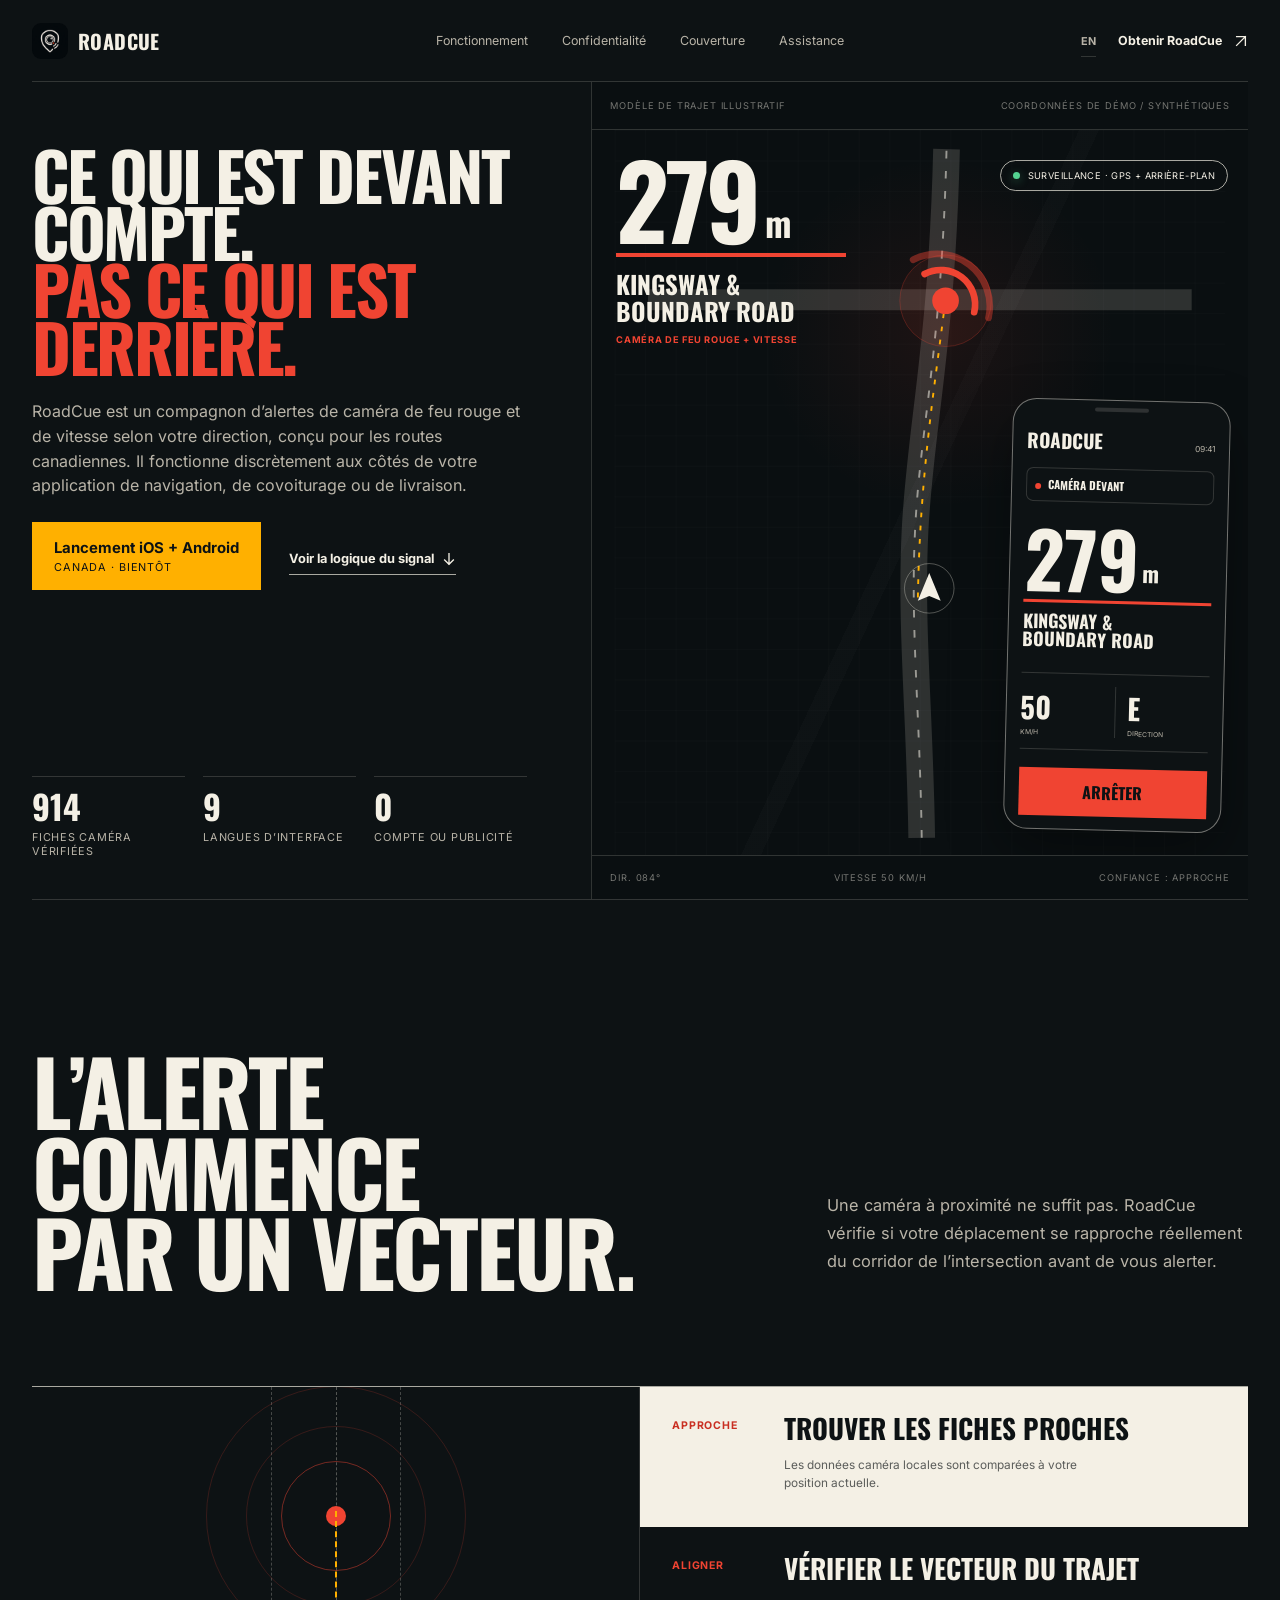
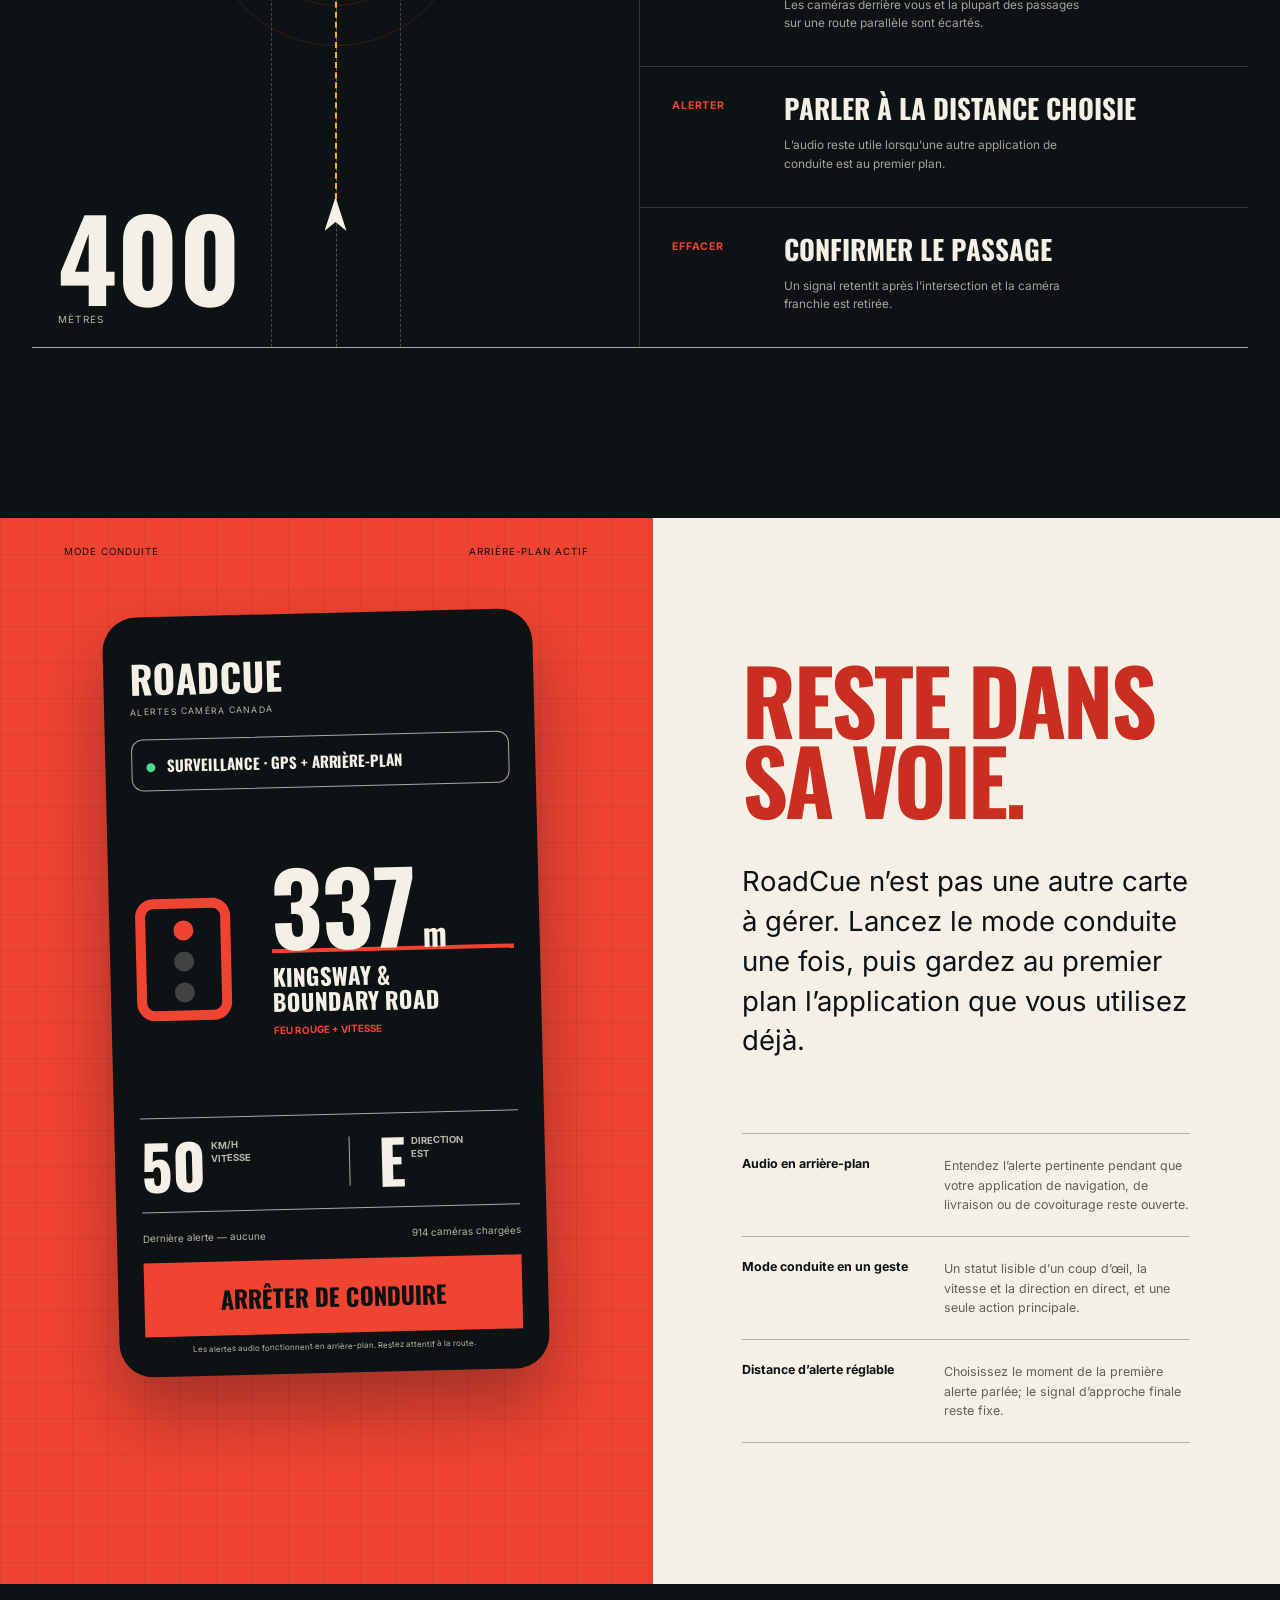
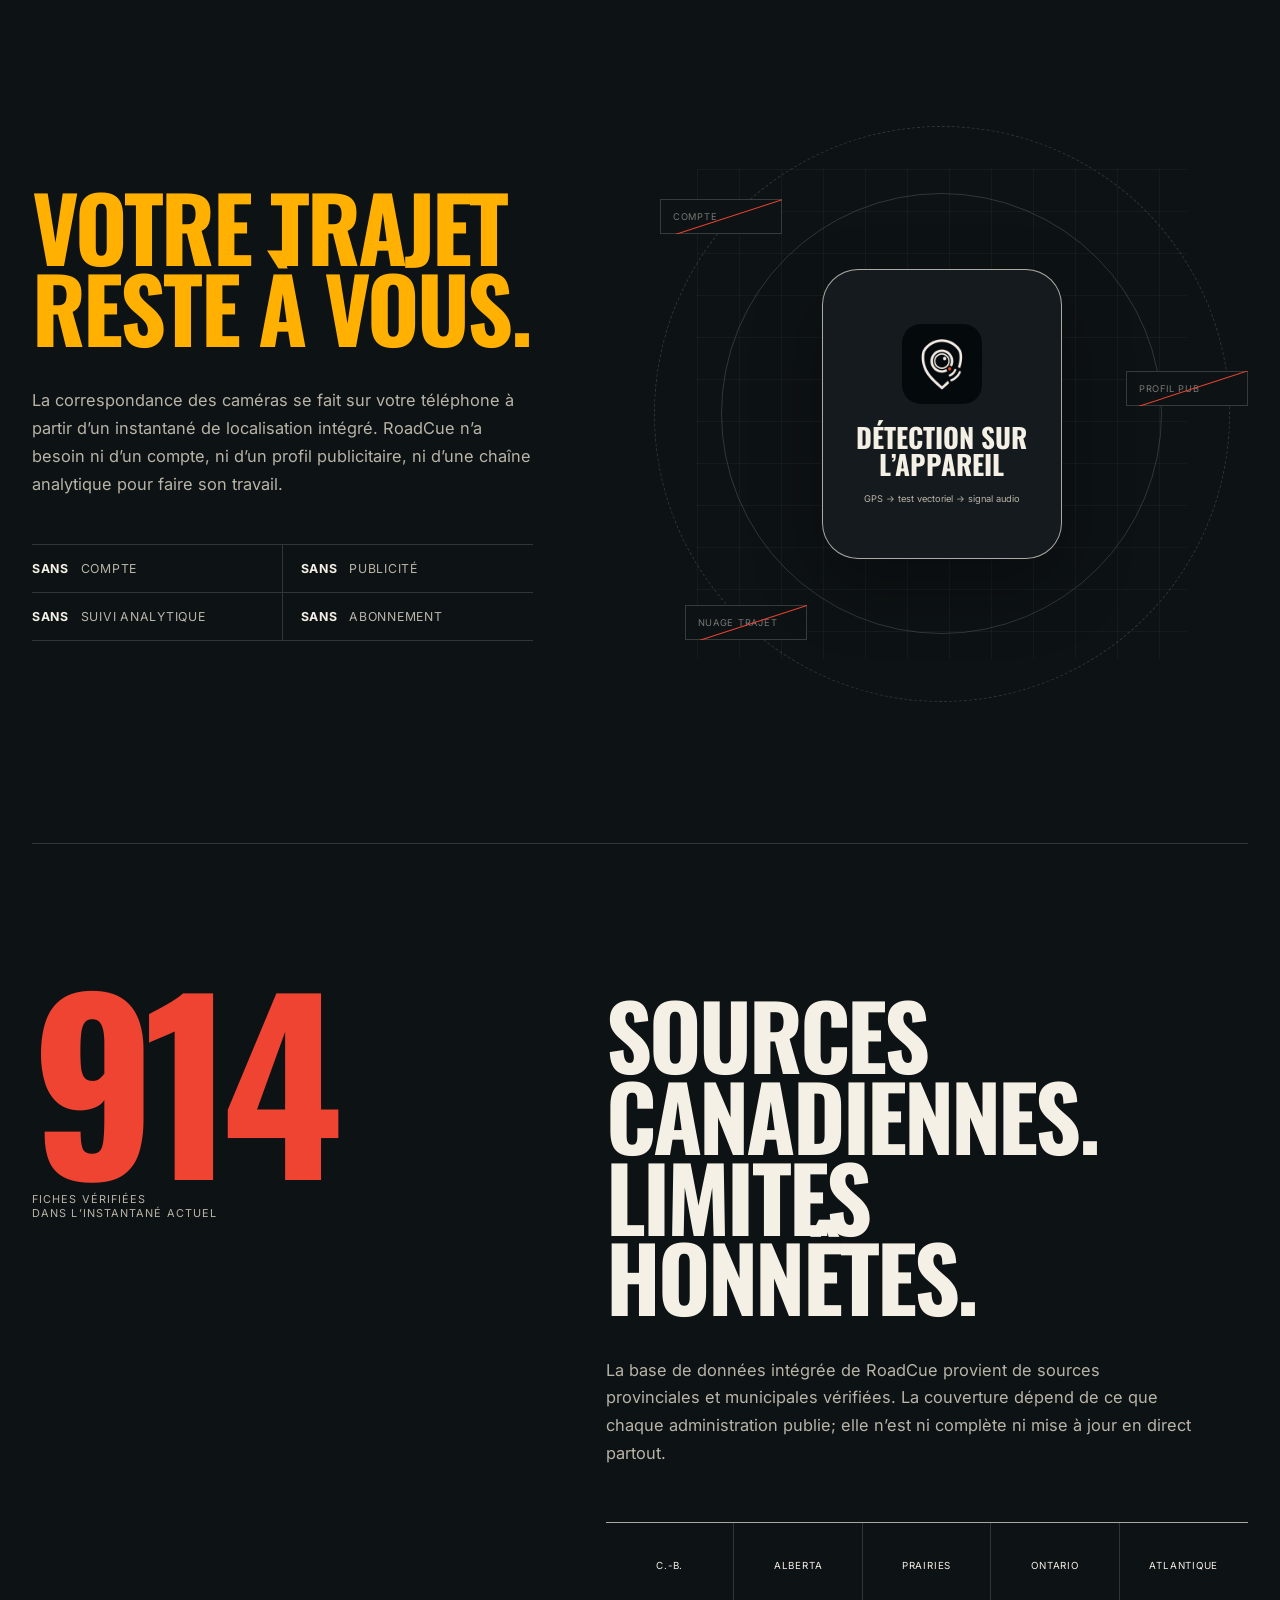
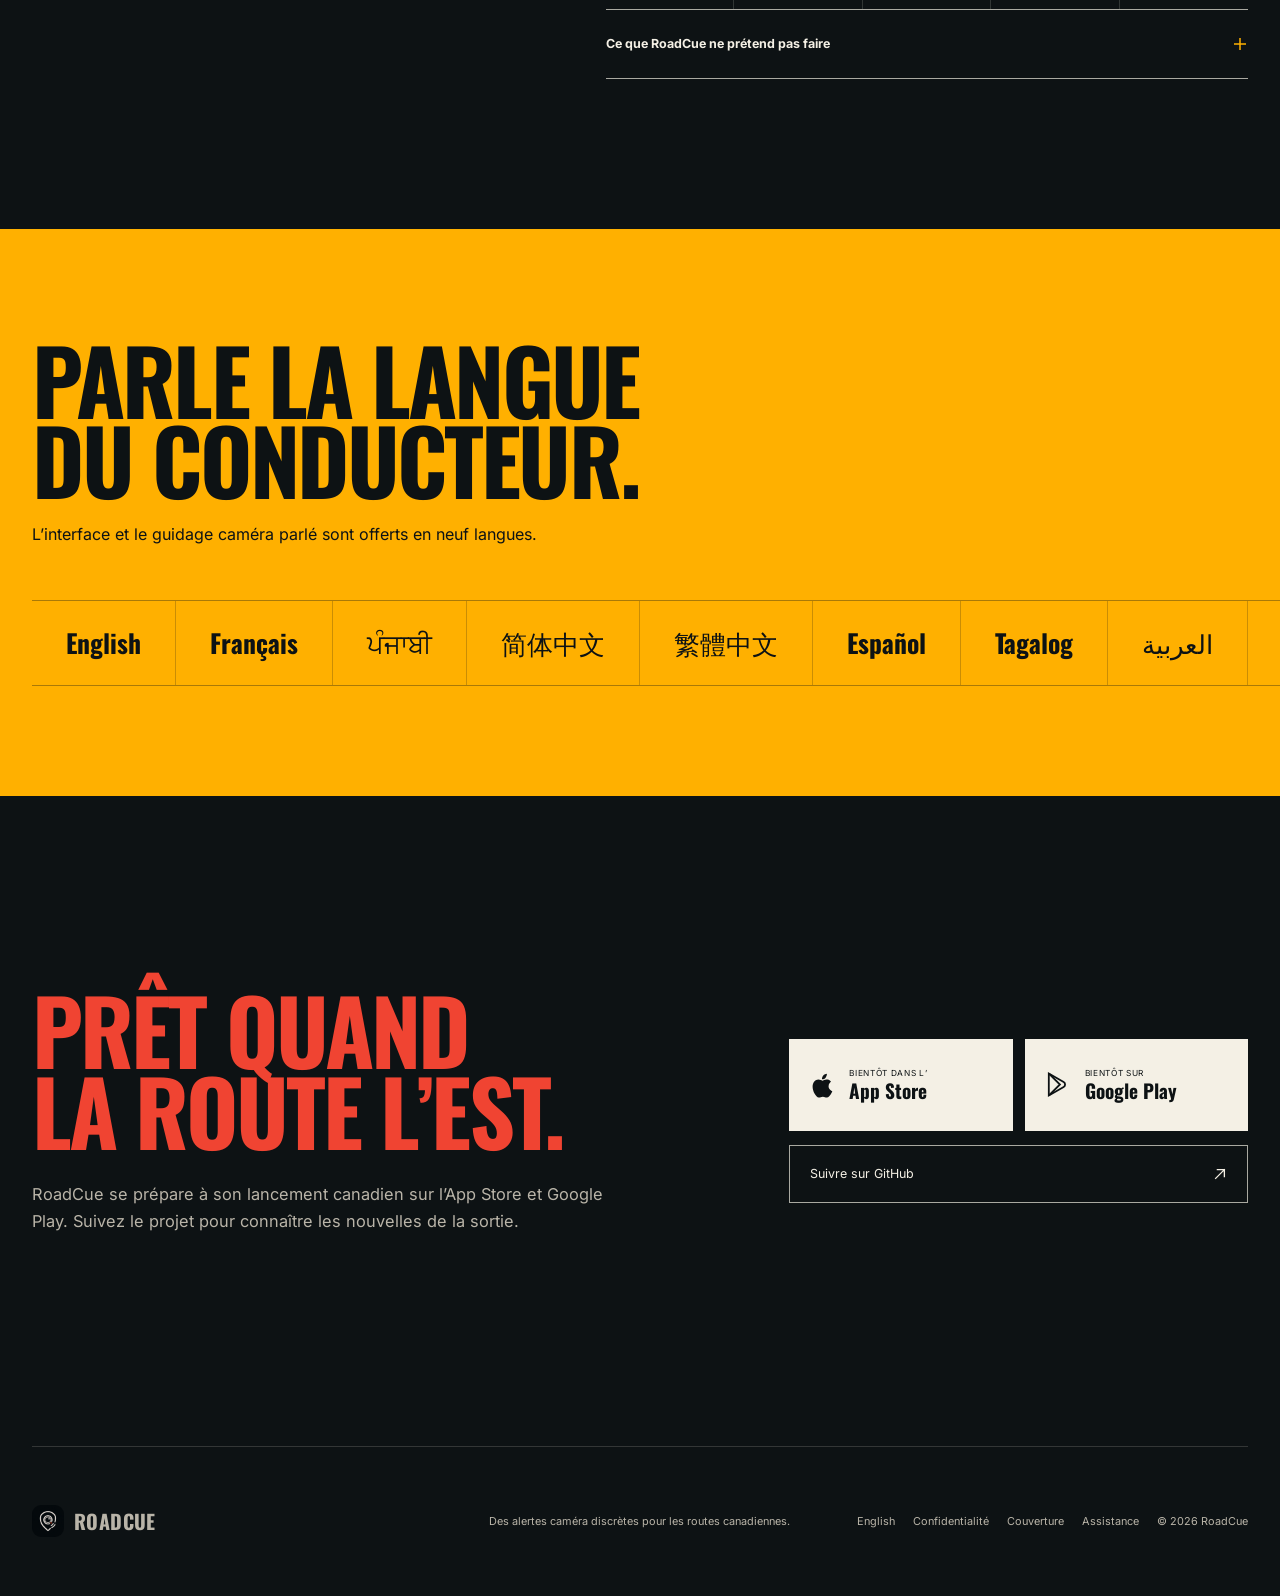
==== fr/index.html @ c60243c9 "Add full Canadian French website" ====
<!doctype html>
<html lang="fr-CA">
  <head>
    <meta charset="UTF-8" />
    <meta name="viewport" content="width=device-width, initial-scale=1, viewport-fit=cover" />
    <title>RoadCue — Alertes caméra selon votre direction au Canada</title>
    <meta
      name="description"
      content="RoadCue fournit des alertes discrètes de caméra de feu rouge et de vitesse selon votre direction, directement sur votre appareil et aux côtés de vos applications de conduite."
    />
    <meta name="theme-color" content="#0d1214" />
    <meta name="color-scheme" content="dark" />
    <meta name="robots" content="index,follow,max-image-preview:large" />
    <link rel="canonical" href="https://www.roadcue.ca/fr/" />
    <link rel="alternate" hreflang="en-CA" href="https://www.roadcue.ca/" />
    <link rel="alternate" hreflang="fr-CA" href="https://www.roadcue.ca/fr/" />
    <link rel="alternate" hreflang="x-default" href="https://www.roadcue.ca/" />
    <link rel="icon" href="../assets/roadcue-icon-192.png" sizes="192x192" />
    <link rel="apple-touch-icon" href="../assets/roadcue-icon-192.png" />
    <link rel="manifest" href="../site.webmanifest" />
    <link rel="preload" href="../assets/oswald-700.ttf" as="font" type="font/ttf" crossorigin />
    <link rel="preload" href="../assets/inter-regular.ttf" as="font" type="font/ttf" crossorigin />
    <link rel="stylesheet" href="../styles.css" />

    <meta property="og:type" content="website" />
    <meta property="og:locale" content="fr_CA" />
    <meta property="og:locale:alternate" content="en_CA" />
    <meta property="og:site_name" content="RoadCue" />
    <meta property="og:title" content="RoadCue — Ce qui est devant compte." />
    <meta
      property="og:description"
      content="Un compagnon d’alertes caméra respectueux de la vie privée, conçu pour les routes canadiennes."
    />
    <meta property="og:url" content="https://www.roadcue.ca/fr/" />
    <meta property="og:image" content="https://www.roadcue.ca/assets/og-roadcue.png" />
    <meta property="og:image:width" content="1200" />
    <meta property="og:image:height" content="630" />
    <meta property="og:image:alt" content="Interface d’alerte caméra RoadCue selon la direction" />
    <meta name="twitter:card" content="summary_large_image" />
    <meta name="twitter:title" content="RoadCue — Alertes caméra selon votre direction" />
    <meta name="twitter:description" content="Des alertes caméra discrètes pour les routes canadiennes, traitées sur votre appareil." />
    <meta name="twitter:image" content="https://www.roadcue.ca/assets/og-roadcue.png" />

    <script type="application/ld+json">
      {
        "@context": "https://schema.org",
        "@type": "SoftwareApplication",
        "name": "RoadCue",
        "alternateName": "RoadCue Canada : Alertes",
        "applicationCategory": "NavigationApplication",
        "operatingSystem": "iOS, Android",
        "inLanguage": "fr-CA",
        "description": "Un compagnon d’alertes de caméra de feu rouge et de vitesse selon la direction pour les conducteurs canadiens.",
        "url": "https://www.roadcue.ca/fr/",
        "image": "https://www.roadcue.ca/assets/roadcue-icon-512.png",
        "featureList": [
          "Alertes caméra selon la direction",
          "Alertes audio en arrière-plan",
          "Détection sur l’appareil",
          "Aucun compte, publicité ou suivi analytique",
          "Neuf langues d’interface"
        ]
      }
    </script>
  </head>
  <body class="locale-fr">
    <!--
      THESIS: Direction is the product. The page makes the approach corridor tangible instead of using a generic app hero.
      OWN-WORLD: Matte charcoal instrument field, bone lettering, engineered rules, signal red, and one amber active state.
      STORY: See the route test, understand the on-device system, verify coverage limits, then follow the launch.
      FIRST VIEWPORT: A monumental claim and launch action sit beside a live 400 m approach instrument with the product UI nested inside it.
      FORM: French-Canadian adaptation of the approach corridor; source seed 354bf5ec.
      FINISH: unreviewed and undocumented is unfinished; this build ends with the finish review, the verdict, and DESIGN.md
    -->
    <a class="skip-link" href="#main">Passer au contenu principal</a>

    <header class="site-header" data-header>
      <a class="brand" href="#top" aria-label="Accueil RoadCue">
        <img src="../assets/roadcue-icon-192.png" width="36" height="36" alt="" />
        <span>ROADCUE</span>
      </a>
      <nav class="nav-links" aria-label="Navigation principale">
        <a href="#how-it-works">Fonctionnement</a>
        <a href="#privacy">Confidentialité</a>
        <a href="#coverage">Couverture</a>
        <a href="support/">Assistance</a>
      </nav>
      <div class="header-actions">
        <a class="locale-link" href="../" lang="en-CA" hreflang="en-CA">EN</a>
        <a class="header-cta" href="#launch"><span>Obtenir RoadCue</span> <svg class="arrow-icon" viewBox="0 0 16 16" aria-hidden="true"><path d="M3 3h10v10M13 3 3 13" /></svg></a>
      </div>
    </header>

    <main id="main">
      <section class="hero" id="top" aria-labelledby="hero-title">
        <div class="hero-copy">
          <h1 id="hero-title">CE QUI EST DEVANT<br />COMPTE.<br /><span>PAS CE QUI EST DERRIÈRE.</span></h1>
          <p class="hero-intro">
            RoadCue est un compagnon d’alertes de caméra de feu rouge et de vitesse selon votre direction, conçu pour les routes canadiennes. Il fonctionne discrètement aux côtés de votre application de navigation, de covoiturage ou de livraison.
          </p>
          <div class="hero-actions">
            <a class="button button-primary" href="#launch">
              <span>Lancement iOS + Android</span>
              <small>Canada · bientôt</small>
            </a>
            <a class="text-link" href="#how-it-works">Voir la logique du signal <svg class="arrow-icon" viewBox="0 0 16 16" aria-hidden="true"><path d="M8 2v12M3 9l5 5 5-5" /></svg></a>
          </div>
          <dl class="hero-facts" aria-label="Points saillants de RoadCue">
            <div><dt>914</dt><dd>fiches caméra vérifiées</dd></div>
            <div><dt>9</dt><dd>langues d’interface</dd></div>
            <div><dt>0</dt><dd>compte ou publicité</dd></div>
          </dl>
        </div>

        <div class="approach-rig" aria-label="Illustration de RoadCue évaluant l’approche d’une caméra">
          <div class="rig-chrome" aria-hidden="true">
            <span>MODÈLE DE TRAJET ILLUSTRATIF</span>
            <span>COORDONNÉES DE DÉMO / SYNTHÉTIQUES</span>
          </div>
          <div class="route-field" data-route-field>
            <svg class="route-map" viewBox="0 0 640 760" role="img" aria-label="Un trajet approchant une caméra d’intersection">
              <defs>
                <pattern id="minor-grid-fr" width="32" height="32" patternUnits="userSpaceOnUse">
                  <path d="M 32 0 L 0 0 0 32" fill="none" stroke="currentColor" stroke-width="0.6" />
                </pattern>
              </defs>
              <rect width="640" height="760" fill="url(#minor-grid-fr)" class="map-grid" />
              <path class="road-secondary" d="M35 178 H605" />
              <path class="road-main" d="M322 742 C320 610 310 520 315 420 C320 314 343 229 348 20" />
              <path class="route-active" d="M322 742 C320 610 310 520 315 420 C320 314 343 229 348 20" />
              <path class="projection" d="M318 490 C320 364 335 273 346 185" />
              <g class="camera-node" transform="translate(347 179)">
                <circle r="48" class="camera-range" />
                <circle r="14" class="camera-core" />
                <path d="M-22,-28 A36,36 0 0 1 30,12" class="camera-arc" />
                <path d="M-34,-43 A55,55 0 0 1 45,18" class="camera-arc camera-arc-outer" />
              </g>
              <g class="vehicle-marker" data-vehicle-marker transform="translate(322 610)">
                <path d="M0 -16 L12 13 L0 8 L-12 13 Z" />
                <circle r="26" />
              </g>
            </svg>

            <div class="distance-readout" aria-live="off">
              <span class="distance-value" data-distance>337</span><span class="distance-unit">m</span>
              <span class="distance-rule"></span>
              <strong>KINGSWAY &amp;<br />BOUNDARY ROAD</strong>
              <small>CAMÉRA DE FEU ROUGE + VITESSE</small>
            </div>

            <div class="status-chip"><span></span> Surveillance · GPS + arrière-plan</div>

            <div class="phone-readout" aria-hidden="true">
              <div class="phone-top"><span>ROADCUE</span><small>09:41</small></div>
              <div class="phone-status"><i></i> CAMÉRA DEVANT</div>
              <div class="phone-distance"><strong data-phone-distance>337</strong><span>m</span></div>
              <div class="phone-location">KINGSWAY &amp;<br />BOUNDARY ROAD</div>
              <div class="phone-metrics"><span>50<small> km/h</small></span><span>E<small> direction</small></span></div>
              <div class="phone-action">ARRÊTER</div>
            </div>
          </div>
          <div class="rig-footer" aria-hidden="true">
            <span>DIR. 084°</span><span>VITESSE 50 KM/H</span><span>CONFIANCE : APPROCHE</span>
          </div>
        </div>
      </section>

      <section class="mechanism" id="how-it-works" aria-labelledby="mechanism-title">
        <div class="section-heading">
          <h2 id="mechanism-title">L’ALERTE COMMENCE<br />PAR UN VECTEUR.</h2>
          <p>
            Une caméra à proximité ne suffit pas. RoadCue vérifie si votre déplacement se rapproche réellement du corridor de l’intersection avant de vous alerter.
          </p>
        </div>

        <div class="vector-console" data-vector-console>
          <div class="console-visual" aria-hidden="true">
            <div class="console-track">
              <span class="track-road"></span>
              <span class="track-camera"><i></i></span>
              <span class="track-car" data-track-car></span>
              <span class="track-sweep" data-track-sweep></span>
            </div>
            <div class="console-distance"><strong data-console-distance>400</strong><span>mètres</span></div>
          </div>
          <div class="console-steps" role="group" aria-label="Étapes d’évaluation du trajet">
            <button class="console-step is-active" type="button" data-step="0" aria-pressed="true">
              <span>Approche</span><strong>Trouver les fiches proches</strong><small>Les données caméra locales sont comparées à votre position actuelle.</small>
            </button>
            <button class="console-step" type="button" data-step="1" aria-pressed="false">
              <span>Aligner</span><strong>Vérifier le vecteur du trajet</strong><small>Les caméras derrière vous et la plupart des passages sur une route parallèle sont écartés.</small>
            </button>
            <button class="console-step" type="button" data-step="2" aria-pressed="false">
              <span>Alerter</span><strong>Parler à la distance choisie</strong><small>L’audio reste utile lorsqu’une autre application de conduite est au premier plan.</small>
            </button>
            <button class="console-step" type="button" data-step="3" aria-pressed="false">
              <span>Effacer</span><strong>Confirmer le passage</strong><small>Un signal retentit après l’intersection et la caméra franchie est retirée.</small>
            </button>
          </div>
        </div>
      </section>

      <section class="companion" aria-labelledby="companion-title">
        <div class="app-stage">
          <div class="app-stage-label"><span>MODE CONDUITE</span><span>ARRIÈRE-PLAN ACTIF</span></div>
          <div class="app-screen">
            <div class="app-screen-head"><strong>ROADCUE</strong><span>ALERTES CAMÉRA CANADA</span></div>
            <div class="app-monitor"><i></i> SURVEILLANCE · GPS + ARRIÈRE-PLAN</div>
            <div class="app-hazard">
              <span class="hazard-icon" aria-hidden="true"><b></b><i></i><em></em></span>
              <div><strong>337<small>m</small></strong><b>KINGSWAY &amp;<br />BOUNDARY ROAD</b><span>FEU ROUGE + VITESSE</span></div>
            </div>
            <div class="app-rule"></div>
            <div class="app-speed"><strong>50<small> km/h<br />vitesse</small></strong><strong>E<small> direction<br />est</small></strong></div>
            <div class="app-rule"></div>
            <div class="app-meta"><span>Dernière alerte — aucune</span><span>914 caméras chargées</span></div>
            <div class="app-stop">ARRÊTER DE CONDUIRE</div>
            <small class="app-safety">Les alertes audio fonctionnent en arrière-plan. Restez attentif à la route.</small>
          </div>
        </div>

        <div class="companion-copy">
          <h2 id="companion-title">RESTE DANS SA VOIE.</h2>
          <p class="large-copy">
            RoadCue n’est pas une autre carte à gérer. Lancez le mode conduite une fois, puis gardez au premier plan l’application que vous utilisez déjà.
          </p>
          <ul class="feature-lines">
            <li><span>Audio en arrière-plan</span><p>Entendez l’alerte pertinente pendant que votre application de navigation, de livraison ou de covoiturage reste ouverte.</p></li>
            <li><span>Mode conduite en un geste</span><p>Un statut lisible d’un coup d’œil, la vitesse et la direction en direct, et une seule action principale.</p></li>
            <li><span>Distance d’alerte réglable</span><p>Choisissez le moment de la première alerte parlée; le signal d’approche finale reste fixe.</p></li>
          </ul>
        </div>
      </section>

      <section class="privacy" id="privacy" aria-labelledby="privacy-title">
        <div class="privacy-copy">
          <h2 id="privacy-title">VOTRE TRAJET<br />RESTE À VOUS.</h2>
          <p>
            La correspondance des caméras se fait sur votre téléphone à partir d’un instantané de localisation intégré. RoadCue n’a besoin ni d’un compte, ni d’un profil publicitaire, ni d’une chaîne analytique pour faire son travail.
          </p>
          <div class="zero-list" aria-label="Engagements de confidentialité de RoadCue">
            <span><strong>SANS</strong> compte</span>
            <span><strong>SANS</strong> publicité</span>
            <span><strong>SANS</strong> suivi analytique</span>
            <span><strong>SANS</strong> abonnement</span>
          </div>
        </div>

        <div class="privacy-diagram" aria-label="Schéma montrant la détection du trajet contenue sur le téléphone">
          <div class="device-core">
            <img src="../assets/roadcue-icon-192.png" width="80" height="80" alt="Icône RoadCue" />
            <strong>DÉTECTION SUR<br />L’APPAREIL</strong>
            <small>GPS → test vectoriel → signal audio</small>
          </div>
          <div class="blocked-node node-account"><span>COMPTE</span><i></i></div>
          <div class="blocked-node node-ads"><span>PROFIL PUB</span><i></i></div>
          <div class="blocked-node node-cloud"><span>NUAGE TRAJET</span><i></i></div>
          <div class="orbit orbit-one"></div><div class="orbit orbit-two"></div>
        </div>
      </section>

      <section class="coverage" id="coverage" aria-labelledby="coverage-title">
        <div class="coverage-number"><strong>914</strong><span>fiches vérifiées<br />dans l’instantané actuel</span></div>
        <div class="coverage-copy">
          <h2 id="coverage-title">SOURCES CANADIENNES.<br />LIMITES HONNÊTES.</h2>
          <p>
            La base de données intégrée de RoadCue provient de sources provinciales et municipales vérifiées. La couverture dépend de ce que chaque administration publie; elle n’est ni complète ni mise à jour en direct partout.
          </p>
          <div class="province-track" aria-label="Types de caméra et couverture des sources régionales">
            <span>C.-B.</span><span>ALBERTA</span><span>PRAIRIES</span><span>ONTARIO</span><span>ATLANTIQUE</span>
          </div>
          <details>
            <summary>Ce que RoadCue ne prétend pas faire <svg class="summary-icon" viewBox="0 0 16 16" aria-hidden="true"><path d="M2 8h12" /><path d="M8 2v12" /></svg></summary>
            <p>
              RoadCue ne détecte pas les signaux radar, les activités policières ou les unités mobiles de contrôle photo, et ne garantit pas que chaque caméra fixe est répertoriée. Ce n’est pas une application gouvernementale. Respectez toujours la signalisation et le code de la route.
            </p>
          </details>
        </div>
      </section>

      <section class="languages" aria-labelledby="languages-title">
        <h2 id="languages-title">PARLE LA LANGUE DU CONDUCTEUR.</h2>
        <p>L’interface et le guidage caméra parlé sont offerts en neuf langues.</p>
        <div class="language-marquee" aria-label="Langues prises en charge">
          <span>English</span><span>Français</span><span>ਪੰਜਾਬੀ</span><span>简体中文</span><span>繁體中文</span><span>Español</span><span>Tagalog</span><span>العربية</span><span>हिन्दी</span>
        </div>
      </section>

      <section class="launch" id="launch" aria-labelledby="launch-title">
        <div>
          <h2 id="launch-title">PRÊT QUAND<br />LA ROUTE L’EST.</h2>
          <p>RoadCue se prépare à son lancement canadien sur l’App Store et Google Play. Suivez le projet pour connaître les nouvelles de la sortie.</p>
        </div>
        <div class="launch-actions">
          <div class="launch-platforms" aria-label="Plateformes mobiles RoadCue">
            <span class="launch-pending" aria-label="Sortie App Store à venir">
              <svg viewBox="0 0 24 24" aria-hidden="true"><path d="M16.7 13.3c0-2.2 1.8-3.3 1.9-3.4-1-1.5-2.7-1.7-3.3-1.7-1.4-.1-2.7.8-3.4.8-.7 0-1.8-.8-3-.8-1.5 0-3 .9-3.8 2.3-1.6 2.8-.4 7 1.2 9.3.8 1.1 1.7 2.4 2.9 2.3 1.2 0 1.6-.7 3.1-.7 1.4 0 1.8.7 3.1.7 1.3 0 2.1-1.1 2.9-2.3.9-1.3 1.3-2.6 1.3-2.7-.1 0-2.9-1.1-2.9-3.8ZM14.4 6.7c.6-.8 1.1-1.9 1-3-.9 0-2.1.6-2.8 1.4-.6.7-1.1 1.8-1 2.9 1 .1 2.1-.5 2.8-1.3Z" /></svg>
              <span><small>BIENTÔT DANS L’</small>App Store</span>
            </span>
            <span class="launch-pending" aria-label="Sortie Google Play à venir">
              <svg class="play-icon" viewBox="0 0 24 24" aria-hidden="true"><path d="M4.5 3.5 16 10.1a2.2 2.2 0 0 1 0 3.8L4.5 20.5V3.5Z" /><path d="m4.8 3.8 8.3 8.2-8.3 8.2" /></svg>
              <span><small>BIENTÔT SUR</small>Google Play</span>
            </span>
          </div>
          <a class="github-link" href="https://github.com/mightyjuke/driver-companion-public">Suivre sur GitHub <svg class="arrow-icon" viewBox="0 0 16 16" aria-hidden="true"><path d="M3 13 13 3M5 3h8v8" /></svg></a>
        </div>
      </section>
    </main>

    <footer class="site-footer">
      <a class="brand" href="#top"><img src="../assets/roadcue-icon-192.png" width="32" height="32" alt="" /><span>ROADCUE</span></a>
      <p>Des alertes caméra discrètes pour les routes canadiennes.</p>
      <div><a href="../" lang="en-CA" hreflang="en-CA">English</a><a href="#privacy">Confidentialité</a><a href="#coverage">Couverture</a><a href="support/">Assistance</a><span>© <span data-year></span> RoadCue</span></div>
    </footer>

    <script src="../script.js" defer></script>
  </body>
</html>
---- styles.css ----
@font-face {
  font-family: "Oswald";
  src: url("assets/oswald-700.ttf") format("truetype");
  font-weight: 700;
  font-style: normal;
  font-display: swap;
}

@font-face {
  font-family: "Inter";
  src: url("assets/inter-regular.ttf") format("truetype");
  font-weight: 400;
  font-style: normal;
  font-display: swap;
}

@font-face {
  font-family: "Inter";
  src: url("assets/inter-700.ttf") format("truetype");
  font-weight: 700;
  font-style: normal;
  font-display: swap;
}

:root {
  --canvas: #0d1214;
  --canvas-raised: #141a1d;
  --bone: #f4f0e5;
  --bone-muted: #b9b4a8;
  --line: rgba(244, 240, 229, 0.68);
  --line-muted: rgba(244, 240, 229, 0.16);
  --red: #f04432;
  --red-dark: #c92e21;
  --amber: #ffb000;
  --green: #53d391;
  --display: "Oswald", "Arial Narrow", sans-serif;
  --body: "Inter", sans-serif;
  --page: min(1440px, calc(100vw - 64px));
}

* { box-sizing: border-box; }
html { scroll-behavior: smooth; background: var(--canvas); scrollbar-color: rgba(244, 240, 229, .42) var(--canvas); scrollbar-width: thin; -webkit-text-size-adjust: 100%; text-size-adjust: 100%; }
body { margin: 0; color: var(--bone); background: var(--canvas); font-family: var(--body); overflow-x: clip; }
body::selection { background: var(--amber); color: var(--canvas); }
::-webkit-scrollbar { width: 10px; height: 10px; }
::-webkit-scrollbar-track { background: var(--canvas); }
::-webkit-scrollbar-thumb { background: rgba(244, 240, 229, .36); border: 3px solid var(--canvas); border-radius: 10px; }
::-webkit-scrollbar-thumb:hover { background: rgba(244, 240, 229, .56); }
a { color: inherit; text-underline-offset: 0.24em; }
button, a { -webkit-tap-highlight-color: transparent; }
button, input { font: inherit; }
img { max-width: 100%; display: block; }

.skip-link { position: fixed; left: 1rem; top: 1rem; z-index: 100; padding: .75rem 1rem; background: var(--bone); color: var(--canvas); transform: translateY(-180%); }
.skip-link:focus { transform: translateY(0); }
:focus-visible { outline: 3px solid var(--amber); outline-offset: 4px; }

.site-header { width: var(--page); min-height: 82px; margin: 0 auto; display: grid; grid-template-columns: 1fr auto 1fr; align-items: center; border-bottom: 1px solid var(--line-muted); position: relative; z-index: 20; }
.brand { display: inline-flex; align-items: center; gap: 10px; width: max-content; text-decoration: none; font-family: var(--display); font-size: 1.25rem; letter-spacing: .02em; }
.brand img { border-radius: 9px; }
.nav-links { display: flex; gap: 34px; font-size: .78rem; }
.nav-links a, .site-footer a { color: var(--bone-muted); text-decoration: none; transition: color 180ms ease-out; }
.nav-links a:hover, .site-footer a:hover { color: var(--bone); }
.header-cta { justify-self: end; text-decoration: none; font-size: .78rem; font-weight: 700; display: flex; gap: 12px; align-items: center; }
.header-actions { justify-self: end; display: flex; align-items: center; gap: 22px; }
.header-actions .header-cta { justify-self: auto; }
.locale-link { padding: 10px 0 8px; color: var(--bone-muted); border-bottom: 1px solid var(--line-muted); font-size: .68rem; font-weight: 700; text-decoration: none; transition: color 180ms ease-out, border-color 180ms ease-out; }
.locale-link:hover { color: var(--bone); border-color: var(--line); }
.arrow-icon { width: 14px; height: 14px; flex: 0 0 auto; fill: none; stroke: currentColor; stroke-width: 1.5; stroke-linecap: square; stroke-linejoin: miter; }

.hero { width: var(--page); min-height: calc(100svh - 82px); margin: 0 auto; display: grid; grid-template-columns: minmax(0, .92fr) minmax(560px, 1.08fr); align-items: stretch; border-bottom: 1px solid var(--line-muted); }
.hero-copy { padding: clamp(74px, 8vw, 132px) clamp(32px, 5vw, 88px) 62px 0; display: flex; flex-direction: column; }
h1, h2 { font-family: var(--display); margin: 0; font-weight: 700; text-wrap: balance; }
h1 { max-width: 740px; font-size: clamp(4.5rem, 7.35vw, 8.2rem); line-height: .88; letter-spacing: -.035em; }
h1 span { color: var(--red); }
.hero-intro { max-width: 590px; margin: 38px 0 0; color: var(--bone-muted); font-size: clamp(1rem, 1.3vw, 1.18rem); line-height: 1.65; }
.hero-actions { display: flex; align-items: center; gap: 28px; margin-top: 36px; }
.button { display: inline-flex; min-height: 68px; padding: 0 22px; align-items: center; justify-content: center; text-decoration: none; }
.button-primary { background: var(--amber); color: var(--canvas); min-width: 224px; flex-direction: column; align-items: flex-start; transition: background 180ms ease-out, transform 180ms ease-out; }
.button-primary:hover { background: #ffc33b; transform: translateY(-2px); }
.button-primary span { font-weight: 700; font-size: .93rem; }
.button-primary small { margin-top: 3px; font-size: .68rem; text-transform: uppercase; letter-spacing: .08em; }
.text-link { font-size: .8rem; font-weight: 700; text-decoration: none; border-bottom: 1px solid var(--line); padding: 14px 0 8px; display: inline-flex; align-items: center; gap: 8px; }
.hero-facts { margin: auto 0 0; padding: 38px 0 0; display: grid; grid-template-columns: repeat(3, 1fr); gap: 18px; }
.hero-facts div { border-top: 1px solid var(--line-muted); padding-top: 13px; }
.hero-facts dt { font-family: var(--display); font-size: 2.1rem; line-height: 1; }
.hero-facts dd { margin: 6px 0 0; color: var(--bone-muted); font-size: .68rem; line-height: 1.35; text-transform: uppercase; letter-spacing: .07em; }

@media (min-width: 821px) {
  .locale-fr .hero-copy { padding-top: clamp(54px, 5vw, 78px); padding-bottom: 40px; }
  .locale-fr .hero h1 { font-size: clamp(4rem, 5.2vw, 5.8rem); line-height: .86; }
  .locale-fr .hero-intro { margin-top: 24px; font-size: 1rem; line-height: 1.55; }
  .locale-fr .hero-actions { margin-top: 24px; }
  .locale-fr .hero-facts { padding-top: 24px; }
}

.approach-rig { min-height: 760px; border-left: 1px solid var(--line-muted); display: grid; grid-template-rows: 48px 1fr 44px; position: relative; overflow: hidden; background: #0a0f11; }
.rig-chrome, .rig-footer { display: flex; align-items: center; justify-content: space-between; padding: 0 18px; color: rgba(244,240,229,.46); font-family: var(--body); font-size: .58rem; line-height: 1; letter-spacing: .09em; border-bottom: 1px solid var(--line-muted); }
.rig-footer { border-bottom: 0; border-top: 1px solid var(--line-muted); }
.route-field { position: relative; min-height: 650px; overflow: hidden; isolation: isolate; }
.route-field::before { content: ""; position: absolute; inset: 0; background: radial-gradient(circle at 53% 28%, rgba(240,68,50,.08), transparent 28%), linear-gradient(115deg, transparent 0 49%, rgba(255,255,255,.015) 49% 51%, transparent 51%); z-index: -1; }
.route-map { position: absolute; inset: 0; width: 100%; height: 100%; color: rgba(244,240,229,.07); }
.map-grid { opacity: .7; }
.road-secondary, .road-main { fill: none; stroke: rgba(244,240,229,.15); stroke-width: 22; }
.road-main { stroke-width: 28; }
.route-active { fill: none; stroke: rgba(244,240,229,.55); stroke-width: 2; stroke-dasharray: 8 13; }
.projection { fill: none; stroke: var(--amber); stroke-width: 2; stroke-dasharray: 5 9; animation: route-dash 1.4s linear infinite; }
.camera-range { fill: rgba(240,68,50,.07); stroke: rgba(240,68,50,.26); stroke-width: 1; animation: range-pulse 2.6s ease-out infinite; transform-origin: center; }
.camera-core { fill: var(--red); }
.camera-arc { fill: none; stroke: var(--red); stroke-width: 7; stroke-linecap: round; }
.camera-arc-outer { opacity: .42; }
.vehicle-marker path { fill: var(--bone); }
.vehicle-marker circle { fill: none; stroke: rgba(244,240,229,.32); stroke-width: 1; }
.distance-readout { position: absolute; left: 24px; top: 28px; width: 230px; display: grid; grid-template-columns: auto 1fr; align-items: end; }
.distance-value { font-family: var(--display); font-size: clamp(5.8rem, 8vw, 8.4rem); line-height: .8; letter-spacing: -.04em; font-variant-numeric: tabular-nums; }
.distance-unit { font-family: var(--display); font-size: 2.2rem; padding-left: 8px; line-height: 1; }
.distance-rule { grid-column: 1 / -1; height: 4px; background: var(--red); margin: 13px 0 14px; }
.distance-readout strong { grid-column: 1 / -1; font-family: var(--display); font-size: 1.55rem; line-height: 1.08; }
.distance-readout small { grid-column: 1 / -1; margin-top: 10px; color: var(--red); font-size: .58rem; font-weight: 700; letter-spacing: .07em; }
.status-chip { position: absolute; top: 30px; right: 20px; display: flex; gap: 8px; align-items: center; padding: 9px 12px; border: 1px solid var(--line); border-radius: 999px; font-size: .58rem; text-transform: uppercase; letter-spacing: .04em; }
.status-chip span { width: 7px; height: 7px; border-radius: 50%; background: var(--green); box-shadow: 0 2px 10px rgba(83,211,145,.38); }
.phone-readout { position: absolute; right: 22px; bottom: 24px; width: 218px; min-height: 394px; padding: 16px 14px 13px; background: var(--canvas); border: 1px solid rgba(244,240,229,.44); border-radius: 24px; box-shadow: 0 22px 54px rgba(0,0,0,.34); transform: rotate(1.4deg); }
.phone-readout::before { content: ""; position: absolute; left: 50%; top: 7px; width: 54px; height: 4px; border-radius: 4px; background: rgba(244,240,229,.14); transform: translateX(-50%); }
.phone-top { display: flex; justify-content: space-between; align-items: baseline; padding-top: 10px; }
.phone-top span { font-family: var(--display); font-size: 1.2rem; }
.phone-top small { color: var(--bone-muted); font-size: .52rem; }
.phone-status { margin-top: 13px; padding: 8px; border: 1px solid var(--line-muted); border-radius: 7px; font-family: var(--display); font-size: .7rem; }
.phone-status i { display: inline-block; width: 6px; height: 6px; background: var(--red); border-radius: 50%; margin-right: 4px; }
.phone-distance { display: flex; align-items: end; margin-top: 27px; }
.phone-distance strong { font-family: var(--display); font-size: 4.8rem; line-height: .75; font-variant-numeric: tabular-nums; }
.phone-distance span { font-family: var(--display); font-size: 1.4rem; margin-left: 4px; }
.phone-location { margin-top: 13px; padding-top: 9px; border-top: 3px solid var(--red); font-family: var(--display); font-size: 1.12rem; line-height: 1.04; }
.phone-metrics { display: grid; grid-template-columns: 1fr 1fr; margin-top: 24px; border-top: 1px solid var(--line-muted); border-bottom: 1px solid var(--line-muted); padding: 12px 0; }
.phone-metrics span { font-family: var(--display); font-size: 1.8rem; }
.phone-metrics span + span { border-left: 1px solid var(--line-muted); padding-left: 12px; }
.phone-metrics small { display: block; color: var(--bone-muted); font-family: var(--body); font-size: .42rem; text-transform: uppercase; }
.phone-action { margin-top: 18px; background: var(--red); color: var(--canvas); padding: 12px; text-align: center; font-family: var(--display); font-size: 1rem; }

.section-heading { display: grid; grid-template-columns: 1.05fr .65fr; gap: 9vw; align-items: end; }
.section-heading h2, .companion h2, .privacy h2, .coverage h2, .languages h2, .launch h2 { font-size: clamp(3.6rem, 7vw, 7.6rem); line-height: .9; letter-spacing: -.032em; }
.section-heading p, .privacy-copy > p, .coverage-copy > p, .launch p { color: var(--bone-muted); font-size: 1.02rem; line-height: 1.7; max-width: 590px; }
.mechanism { width: var(--page); margin: 0 auto; padding: 150px 0 170px; }
.vector-console { margin-top: 94px; border-top: 1px solid var(--line); border-bottom: 1px solid var(--line); display: grid; grid-template-columns: 1fr 1fr; }
.console-visual { min-height: 560px; position: relative; border-right: 1px solid var(--line-muted); overflow: hidden; }
.console-track { position: absolute; inset: 0; }
.track-road { position: absolute; left: 50%; top: 0; bottom: 0; width: 130px; border-left: 1px dashed rgba(244,240,229,.24); border-right: 1px dashed rgba(244,240,229,.24); transform: translateX(-50%); }
.track-road::after { content: ""; position: absolute; left: 50%; top: 0; bottom: 0; border-left: 1px dashed rgba(244,240,229,.3); }
.track-camera { position: absolute; left: 50%; top: 74px; width: 110px; height: 110px; border: 1px solid rgba(240,68,50,.46); border-radius: 50%; transform: translateX(-50%); display: grid; place-items: center; }
.track-camera::before, .track-camera::after { content: ""; position: absolute; border: 1px solid rgba(240,68,50,.18); border-radius: 50%; inset: -36px; }
.track-camera::after { inset: -76px; }
.track-camera i { width: 20px; height: 20px; border-radius: 50%; background: var(--red); }
.track-car { position: absolute; left: 50%; top: 410px; width: 22px; height: 34px; background: var(--bone); clip-path: polygon(50% 0, 100% 100%, 50% 74%, 0 100%); transform: translateX(-50%); transition: top 600ms cubic-bezier(.2,.8,.2,1), background 250ms ease-out; }
.track-sweep { position: absolute; left: 50%; top: 124px; height: 288px; border-left: 2px dashed var(--amber); transform: translateX(-50%) scaleY(1); transform-origin: top; transition: transform 600ms cubic-bezier(.2,.8,.2,1); }
.console-distance { position: absolute; left: 26px; bottom: 22px; display: flex; flex-direction: column; }
.console-distance strong { font-family: var(--display); font-size: 7rem; line-height: .8; font-variant-numeric: tabular-nums; }
.console-distance span { color: var(--bone-muted); font-size: .62rem; text-transform: uppercase; letter-spacing: .12em; margin-top: 12px; }
.console-steps { display: grid; }
.console-step { appearance: none; text-align: left; color: var(--bone); background: transparent; border: 0; border-bottom: 1px solid var(--line-muted); padding: 28px 32px; cursor: pointer; display: grid; grid-template-columns: 90px 1fr; gap: 8px 22px; transition: background 200ms ease-out; }
.console-step:last-child { border-bottom: 0; }
.console-step:hover { background: rgba(244,240,229,.035); }
.console-step.is-active { background: var(--bone); color: var(--canvas); }
.console-step > span { grid-row: 1 / 3; color: var(--red); text-transform: uppercase; letter-spacing: .08em; font-size: .66rem; font-weight: 700; padding-top: 4px; }
.console-step.is-active > span { color: var(--red-dark); }
.console-step strong { font-family: var(--display); font-size: 1.7rem; line-height: 1; text-transform: uppercase; }
.console-step small { max-width: 43ch; color: currentColor; opacity: .66; font-size: .74rem; line-height: 1.55; }

.companion { background: var(--bone); color: var(--canvas); display: grid; grid-template-columns: 1.02fr .98fr; min-height: 950px; }
.app-stage { background: var(--red); padding: 28px clamp(28px, 5vw, 90px) 70px; position: relative; display: flex; flex-direction: column; overflow: hidden; }
.app-stage::before { content: ""; position: absolute; inset: 0; background: linear-gradient(90deg, rgba(13,18,20,.08) 1px, transparent 1px), linear-gradient(rgba(13,18,20,.08) 1px, transparent 1px); background-size: 36px 36px; pointer-events: none; }
.app-stage-label { display: flex; justify-content: space-between; color: var(--canvas); font-size: .61rem; letter-spacing: .1em; position: relative; }
.app-screen { width: min(430px, 88%); min-height: 760px; margin: 56px auto 0; padding: 32px 26px 22px; background: var(--canvas); color: var(--bone); box-shadow: 0 36px 70px rgba(13,18,20,.34); border-radius: 34px; position: relative; display: flex; flex-direction: column; transform: rotate(-1.4deg); }
.app-screen-head { display: flex; flex-direction: column; }
.app-screen-head strong { font-family: var(--display); font-size: 2.4rem; }
.app-screen-head span { color: var(--bone-muted); font-size: .55rem; letter-spacing: .14em; }
.app-monitor { border: 1px solid var(--line); border-radius: 12px; margin-top: 22px; padding: 14px; font-family: var(--display); font-size: .95rem; }
.app-monitor i { display: inline-block; width: 9px; height: 9px; border-radius: 50%; background: var(--green); margin-right: 7px; }
.app-hazard { flex: 1; display: grid; grid-template-columns: 120px 1fr; align-items: center; gap: 16px; }
.hazard-icon { width: 95px; height: 122px; border: 10px solid var(--red); border-radius: 18px; position: relative; display: block; }
.hazard-icon b, .hazard-icon i, .hazard-icon em { position: absolute; left: 50%; width: 20px; height: 20px; border-radius: 50%; transform: translateX(-50%); }
.hazard-icon b { top: 12px; background: var(--red); }
.hazard-icon i { top: 43px; background: rgba(244,240,229,.22); }
.hazard-icon em { top: 74px; background: rgba(244,240,229,.22); }
.app-hazard > div { display: flex; flex-direction: column; }
.app-hazard strong { font-family: var(--display); font-size: 6.2rem; line-height: .78; border-bottom: 4px solid var(--red); }
.app-hazard strong small { font-size: 2rem; margin-left: 5px; }
.app-hazard b { font-family: var(--display); font-size: 1.45rem; line-height: 1.05; padding-top: 12px; }
.app-hazard span { color: var(--red); font-size: .62rem; font-weight: 700; margin-top: 10px; }
.app-rule { height: 1px; background: var(--line); }
.app-speed { padding: 22px 0; display: grid; grid-template-columns: 1.1fr .9fr; }
.app-speed strong { font-family: var(--display); font-size: 3.8rem; line-height: .8; display: flex; gap: 6px; }
.app-speed strong + strong { padding-left: 28px; border-left: 1px solid var(--line); }
.app-speed small { color: var(--bone-muted); font-family: var(--body); font-size: .6rem; line-height: 1.3; text-transform: uppercase; }
.app-meta { display: flex; justify-content: space-between; color: var(--bone-muted); font-size: .62rem; padding: 19px 0; }
.app-stop { margin-top: auto; background: var(--red); color: var(--canvas); text-align: center; padding: 19px; font-family: var(--display); font-size: 1.5rem; }
.app-safety { color: var(--bone-muted); text-align: center; font-size: .5rem; margin-top: 8px; }
.companion-copy { padding: clamp(90px, 11vw, 170px) clamp(32px, 7vw, 110px); }
.companion-copy h2 { color: var(--red-dark); }
.large-copy { font-size: clamp(1.4rem, 2.15vw, 2rem); line-height: 1.45; max-width: 610px; margin: 42px 0 72px; }
.feature-lines { list-style: none; margin: 0; padding: 0; }
.feature-lines li { border-top: 1px solid rgba(13,18,20,.28); padding: 22px 0; display: grid; grid-template-columns: 180px 1fr; gap: 22px; }
.feature-lines li:last-child { border-bottom: 1px solid rgba(13,18,20,.28); }
.feature-lines span { font-weight: 700; font-size: .78rem; }
.feature-lines p { margin: 0; color: rgba(13,18,20,.65); font-size: .78rem; line-height: 1.55; }

.privacy { width: var(--page); min-height: 860px; margin: 0 auto; display: grid; grid-template-columns: .9fr 1.1fr; align-items: center; gap: 8vw; border-bottom: 1px solid var(--line-muted); }
.privacy-copy h2 { color: var(--amber); }
.privacy-copy > p { margin: 40px 0 46px; }
.zero-list { display: grid; grid-template-columns: 1fr 1fr; border-top: 1px solid var(--line-muted); }
.zero-list span { padding: 16px 0; border-bottom: 1px solid var(--line-muted); color: var(--bone-muted); font-size: .77rem; text-transform: uppercase; letter-spacing: .06em; }
.zero-list span:nth-child(odd) { border-right: 1px solid var(--line-muted); }
.zero-list span:nth-child(even) { padding-left: 18px; }
.zero-list strong { color: var(--bone); margin-right: 8px; }
.privacy-diagram { aspect-ratio: 1; position: relative; display: grid; place-items: center; }
.privacy-diagram::before { content: ""; position: absolute; inset: 10%; background: linear-gradient(rgba(244,240,229,.04) 1px, transparent 1px), linear-gradient(90deg, rgba(244,240,229,.04) 1px, transparent 1px); background-size: 42px 42px; }
.device-core { position: relative; z-index: 3; width: 240px; height: 290px; border: 1px solid var(--line); border-radius: 36px; background: var(--canvas-raised); display: flex; flex-direction: column; align-items: center; justify-content: center; box-shadow: 0 28px 70px rgba(0,0,0,.3); }
.device-core img { border-radius: 19px; }
.device-core strong { font-family: var(--display); font-size: 1.7rem; line-height: 1; text-align: center; margin-top: 20px; }
.device-core small { color: var(--bone-muted); font-size: .58rem; margin-top: 15px; }
.orbit { position: absolute; z-index: 1; border: 1px solid var(--line-muted); border-radius: 50%; width: 72%; height: 72%; }
.orbit-two { width: 94%; height: 94%; border-style: dashed; }
.blocked-node { position: absolute; z-index: 2; width: 122px; padding: 11px 12px; color: rgba(244,240,229,.46); border: 1px solid rgba(244,240,229,.18); font-size: .58rem; letter-spacing: .08em; background: var(--canvas); }
.blocked-node i { position: absolute; inset: -1px; overflow: hidden; }
.blocked-node i::after { content: ""; position: absolute; width: 150%; height: 1px; left: -20%; top: 50%; background: var(--red); transform: rotate(-18deg); }
.node-account { top: 15%; left: 4%; }.node-ads { top: 43%; right: 0; }.node-cloud { left: 8%; bottom: 13%; }

.coverage { width: var(--page); margin: 0 auto; padding: 150px 0; display: grid; grid-template-columns: .82fr 1.18fr; gap: 10vw; }
.coverage-number { align-self: start; position: sticky; top: 110px; }
.coverage-number strong { display: block; color: var(--red); font-family: var(--display); font-size: clamp(9rem, 18vw, 20rem); line-height: .72; letter-spacing: -.05em; font-variant-numeric: tabular-nums; }
.coverage-number span { display: block; margin-top: 32px; color: var(--bone-muted); font-size: .68rem; text-transform: uppercase; letter-spacing: .1em; }
.coverage-copy > p { margin: 40px 0 54px; }
.province-track { display: grid; grid-template-columns: repeat(5, 1fr); border-top: 1px solid var(--line); border-bottom: 1px solid var(--line); }
.province-track span { min-height: 86px; display: grid; place-items: center; text-align: center; border-right: 1px solid var(--line-muted); font-size: .61rem; letter-spacing: .08em; }
.province-track span:last-child { border-right: 0; }
details { border-bottom: 1px solid var(--line); }
summary { cursor: pointer; padding: 26px 0; font-size: .78rem; font-weight: 700; list-style: none; display: flex; justify-content: space-between; align-items: center; }
summary::-webkit-details-marker { display: none; }
.summary-icon { width: 16px; height: 16px; fill: none; stroke: var(--amber); stroke-width: 1.5; }
.summary-icon path:last-child { transition: opacity 180ms ease-out; }
details[open] .summary-icon path:last-child { opacity: 0; }
details p { margin: 0 0 28px; color: var(--bone-muted); font-size: .78rem; line-height: 1.7; max-width: 66ch; }

.languages { background: var(--amber); color: var(--canvas); padding: 110px max(32px, calc((100vw - min(1440px, calc(100vw - 64px))) / 2)); overflow: hidden; }
.languages h2 { max-width: 1100px; }
.languages > p { font-size: 1rem; margin: 24px 0 56px; }
.language-marquee { display: flex; gap: 0; width: max-content; border-top: 1px solid rgba(13,18,20,.35); border-bottom: 1px solid rgba(13,18,20,.35); }
.language-marquee span { padding: 22px 34px; border-right: 1px solid rgba(13,18,20,.22); font-family: var(--display); font-size: 1.6rem; white-space: nowrap; }

.launch { width: var(--page); margin: 0 auto; min-height: 650px; display: grid; grid-template-columns: 1fr .7fr; align-items: center; gap: 8vw; }
.launch h2 { color: var(--red); }
.launch p { margin-top: 30px; }
.launch-actions { display: flex; flex-direction: column; align-items: stretch; gap: 14px; }
.launch-platforms { display: grid; grid-template-columns: repeat(2, minmax(0, 1fr)); gap: 12px; }
.launch-pending { min-height: 92px; background: var(--bone); color: var(--canvas); padding: 18px; display: flex; align-items: center; justify-content: flex-start; gap: 11px; }
.launch-pending svg { width: 31px; height: 31px; fill: currentColor; }
.launch-pending svg.play-icon { fill: none; stroke: currentColor; stroke-width: 1.4; stroke-linejoin: miter; }
.launch-pending > span { font-family: var(--display); font-size: 1.2rem; line-height: 1; white-space: nowrap; }
.launch-pending small { display: block; font-family: var(--body); font-size: .52rem; letter-spacing: .08em; margin-bottom: 4px; }
.github-link { min-height: 58px; border: 1px solid var(--line); display: flex; align-items: center; justify-content: space-between; padding: 0 20px; text-decoration: none; font-size: .78rem; transition: background 180ms ease-out, color 180ms ease-out; }
.github-link:hover { background: var(--bone); color: var(--canvas); }
.site-footer { width: var(--page); min-height: 150px; margin: 0 auto; border-top: 1px solid var(--line-muted); display: grid; grid-template-columns: 1fr 1fr 1fr; align-items: center; font-size: .68rem; color: var(--bone-muted); }
.site-footer p { text-align: center; }
.site-footer > div { justify-self: end; display: flex; gap: 18px; }

@keyframes route-dash { to { stroke-dashoffset: -28; } }
@keyframes range-pulse { 0%, 20% { transform: scale(.72); opacity: 0; } 55% { opacity: 1; } 100% { transform: scale(1.6); opacity: 0; } }

@media (max-width: 1120px) {
  :root { --page: calc(100vw - 40px); }
  .hero { grid-template-columns: 1fr 1fr; }
  .hero-copy { padding-right: 32px; }
  .distance-readout { transform: scale(.82); transform-origin: top left; }
  .phone-readout { transform: scale(.82) rotate(1.4deg); transform-origin: right bottom; }
  .status-chip { display: none; }
  .app-hazard { grid-template-columns: 94px 1fr; }
  .hazard-icon { transform: scale(.8); transform-origin: left center; }
  .app-hazard strong { font-size: 5.1rem; }
}

@media (max-width: 820px) {
  :root { --page: calc(100vw - 32px); }
  .site-header { grid-template-columns: 1fr auto; min-height: 72px; }
  .nav-links { display: none; }
  .header-cta { font-size: .7rem; }
  .header-actions { gap: 16px; }
  .hero { min-height: auto; grid-template-columns: 1fr; }
  .hero-copy { min-height: auto; padding: clamp(56px, 9vw, 76px) 0 38px; }
  h1 { font-size: clamp(4rem, 15vw, 7rem); }
  .hero-intro { max-width: 630px; margin-top: 28px; }
  .hero-actions { align-items: flex-start; }
  .hero-facts { margin-top: 56px; }
  .approach-rig { min-height: 600px; border-left: 0; border-top: 1px solid var(--line-muted); }
  .distance-readout { transform: none; }
  .phone-readout { transform: scale(.88) rotate(1.4deg); }
  .mechanism { padding: 82px 0 92px; }
  .section-heading { grid-template-columns: 1fr; gap: 32px; }
  .vector-console { margin-top: 48px; grid-template-columns: 1fr; }
  .console-visual { min-height: 440px; border-right: 0; border-bottom: 1px solid var(--line-muted); }
  .companion { grid-template-columns: 1fr; }
  .app-stage { min-height: 780px; }
  .companion-copy { padding: 82px 32px; }
  .privacy { min-height: auto; grid-template-columns: 1fr; padding: 84px 0; gap: 48px; }
  .privacy-diagram { max-width: 650px; width: 100%; margin: 0 auto; }
  .coverage { grid-template-columns: 1fr; gap: 56px; padding: 84px 0; }
  .coverage-number { position: static; }
  .coverage-number strong { font-size: 12rem; }
  .launch { grid-template-columns: 1fr; min-height: auto; padding: 90px 0; }
  .launch-actions { max-width: 480px; }
  .site-footer { grid-template-columns: 1fr; gap: 18px; padding: 34px 0; text-align: left; }
  .site-footer p { text-align: left; }
  .site-footer > div { justify-self: start; flex-wrap: wrap; }
}

@media (max-width: 540px) {
  :root { --page: calc(100vw - 32px); }
  .site-header { min-height: 64px; }
  .brand { font-size: 1.1rem; }
  .brand img { width: 32px; height: 32px; }
  .header-cta span { display: none; }
  .header-actions { gap: 14px; }
  .hero { min-height: auto; grid-template-rows: auto 218px; }
  .hero-copy { min-height: 0; padding: 32px 0 24px; }
  h1 { font-size: clamp(3rem, 13vw, 3.65rem); line-height: .87; }
  .hero-intro { font-size: .84rem; line-height: 1.55; margin-top: 20px; max-width: 46ch; }
  .hero-actions { flex-direction: row; align-items: center; gap: 12px; margin-top: 20px; }
  .button-primary { width: 100%; }
  .button { min-height: 58px; padding-inline: 15px; }
  .button-primary { width: auto; min-width: 176px; }
  .button-primary span { font-size: .8rem; }
  .button-primary small { font-size: .52rem; }
  .text-link { font-size: .65rem; white-space: nowrap; }
  .hero-facts { margin-top: 24px; padding-top: 0; grid-template-columns: 1fr 1fr 1fr; gap: 10px; }
  .hero-facts dt { font-size: 1.6rem; }
  .hero-facts dd { font-size: .5rem; }
  .approach-rig { width: 100%; margin-left: 0; min-height: 218px; height: 218px; grid-template-rows: 29px 1fr 26px; border-inline: 1px solid var(--line-muted); }
  .rig-chrome span:last-child, .rig-footer span:nth-child(2) { display: none; }
  .rig-chrome, .rig-footer { padding-inline: 12px; font-size: .46rem; }
  .route-field { min-height: 0; }
  .route-map { left: 32%; width: 72%; }
  .distance-readout { left: 12px; top: 17px; width: 144px; transform: none; }
  .distance-value { font-size: 3.6rem; }
  .distance-unit { font-size: 1.25rem; }
  .distance-rule { height: 3px; margin: 7px 0; }
  .distance-readout strong { font-size: .95rem; }
  .distance-readout small { margin-top: 5px; font-size: .42rem; }
  .phone-readout, .status-chip { display: none; }
  .mechanism { padding: 68px 0 72px; }
  .section-heading { gap: 22px; }
  .section-heading p, .privacy-copy > p, .coverage-copy > p, .launch p { font-size: .9rem; line-height: 1.62; }
  .section-heading h2, .companion h2, .privacy h2, .coverage h2, .languages h2, .launch h2 { font-size: clamp(2.85rem, 13.5vw, 3.45rem); line-height: .92; }
  .vector-console { margin-top: 36px; }
  .console-visual { min-height: 330px; }
  .track-road { width: 96px; }
  .track-camera { top: 44px; width: 76px; height: 76px; }
  .track-camera::before { inset: -24px; }
  .track-camera::after { inset: -48px; }
  .track-car { top: 250px; }
  .track-sweep { top: 82px; height: 170px; }
  .console-step { min-height: 108px; grid-template-columns: 60px 1fr; padding: 18px 14px; gap: 7px 10px; }
  .console-step strong { font-size: 1.32rem; }
  .console-distance { left: 16px; bottom: 16px; }
  .console-distance strong { font-size: 4.4rem; }
  .app-stage { width: 100%; margin-left: 0; min-height: 0; padding: 18px 16px 34px; }
  .app-stage-label { font-size: .54rem; }
  .app-screen { width: min(340px, 100%); min-height: 610px; padding: 24px 20px 18px; margin-top: 30px; border-radius: 28px; transform: rotate(-.7deg); }
  .app-screen-head strong { font-size: 2rem; }
  .app-monitor { margin-top: 18px; padding: 12px; font-size: .8rem; }
  .app-hazard { grid-template-columns: 82px 1fr; }
  .hazard-icon { transform: scale(.66); }
  .app-hazard strong { font-size: 4.2rem; }
  .app-hazard b { font-size: 1.12rem; }
  .app-speed { padding: 18px 0; }
  .app-speed strong { font-size: 2.8rem; }
  .app-meta { padding: 15px 0; font-size: .56rem; }
  .app-stop { padding: 16px; font-size: 1.35rem; }
  .companion-copy { padding: 68px 16px 72px; }
  .large-copy { font-size: 1.18rem; margin: 28px 0 44px; }
  .feature-lines li { grid-template-columns: 1fr; gap: 8px; }
  .privacy { padding: 72px 0; gap: 34px; }
  .privacy-copy > p { margin: 28px 0 34px; }
  .privacy-diagram { width: min(340px, 100%); aspect-ratio: 1; }
  .privacy-diagram::before { inset: 8%; background-size: 34px 34px; }
  .device-core { width: 166px; height: 206px; border-radius: 28px; }
  .device-core img { width: 58px; height: 58px; border-radius: 14px; }
  .device-core strong { font-size: 1.3rem; margin-top: 15px; }
  .device-core small { font-size: .48rem; margin-top: 11px; }
  .blocked-node { width: 96px; padding: 9px 10px; font-size: .46rem; }
  .node-account { top: 13%; left: 0; }
  .node-ads { top: 44%; right: 0; }
  .node-cloud { left: 4%; bottom: 10%; }
  .zero-list { grid-template-columns: 1fr; }
  .zero-list span:nth-child(odd) { border-right: 0; }
  .zero-list span:nth-child(even) { padding-left: 0; }
  .coverage { padding: 72px 0; gap: 40px; }
  .coverage-number strong { font-size: 7.6rem; line-height: .78; }
  .coverage-number span { margin-top: 20px; }
  .coverage-copy > p { margin: 28px 0 36px; }
  .province-track { grid-template-columns: repeat(3, 1fr); }
  .province-track span:nth-child(3) { border-right: 0; }
  .province-track span:nth-child(n+4) { border-top: 1px solid var(--line-muted); }
  .languages { padding: 68px 16px; }
  .languages > p { margin: 20px 0 34px; font-size: .9rem; line-height: 1.55; }
  .language-marquee { width: 100%; display: grid; grid-template-columns: repeat(3, minmax(0, 1fr)); }
  .language-marquee span { min-height: 54px; padding: 12px 6px; display: grid; place-items: center; border-bottom: 1px solid rgba(13,18,20,.22); font-size: .98rem; text-align: center; white-space: normal; }
  .language-marquee span:nth-child(3n) { border-right: 0; }
  .language-marquee span:nth-last-child(-n+3) { border-bottom: 0; }
  .launch { padding: 72px 0; gap: 40px; }
  .launch p { margin-top: 24px; }
  .launch-platforms { grid-template-columns: 1fr; }
  .launch-pending { min-height: 78px; }
  .site-footer { padding-bottom: calc(34px + env(safe-area-inset-bottom)); }
}

@media (max-width: 360px) {
  .hero-actions { flex-direction: column; align-items: stretch; }
  .button-primary { width: 100%; }
  .text-link { align-self: flex-start; }
}

@media (prefers-reduced-motion: reduce) {
  html { scroll-behavior: auto; }
  *, *::before, *::after { animation-duration: .01ms !important; animation-iteration-count: 1 !important; transition-duration: .01ms !important; }
}
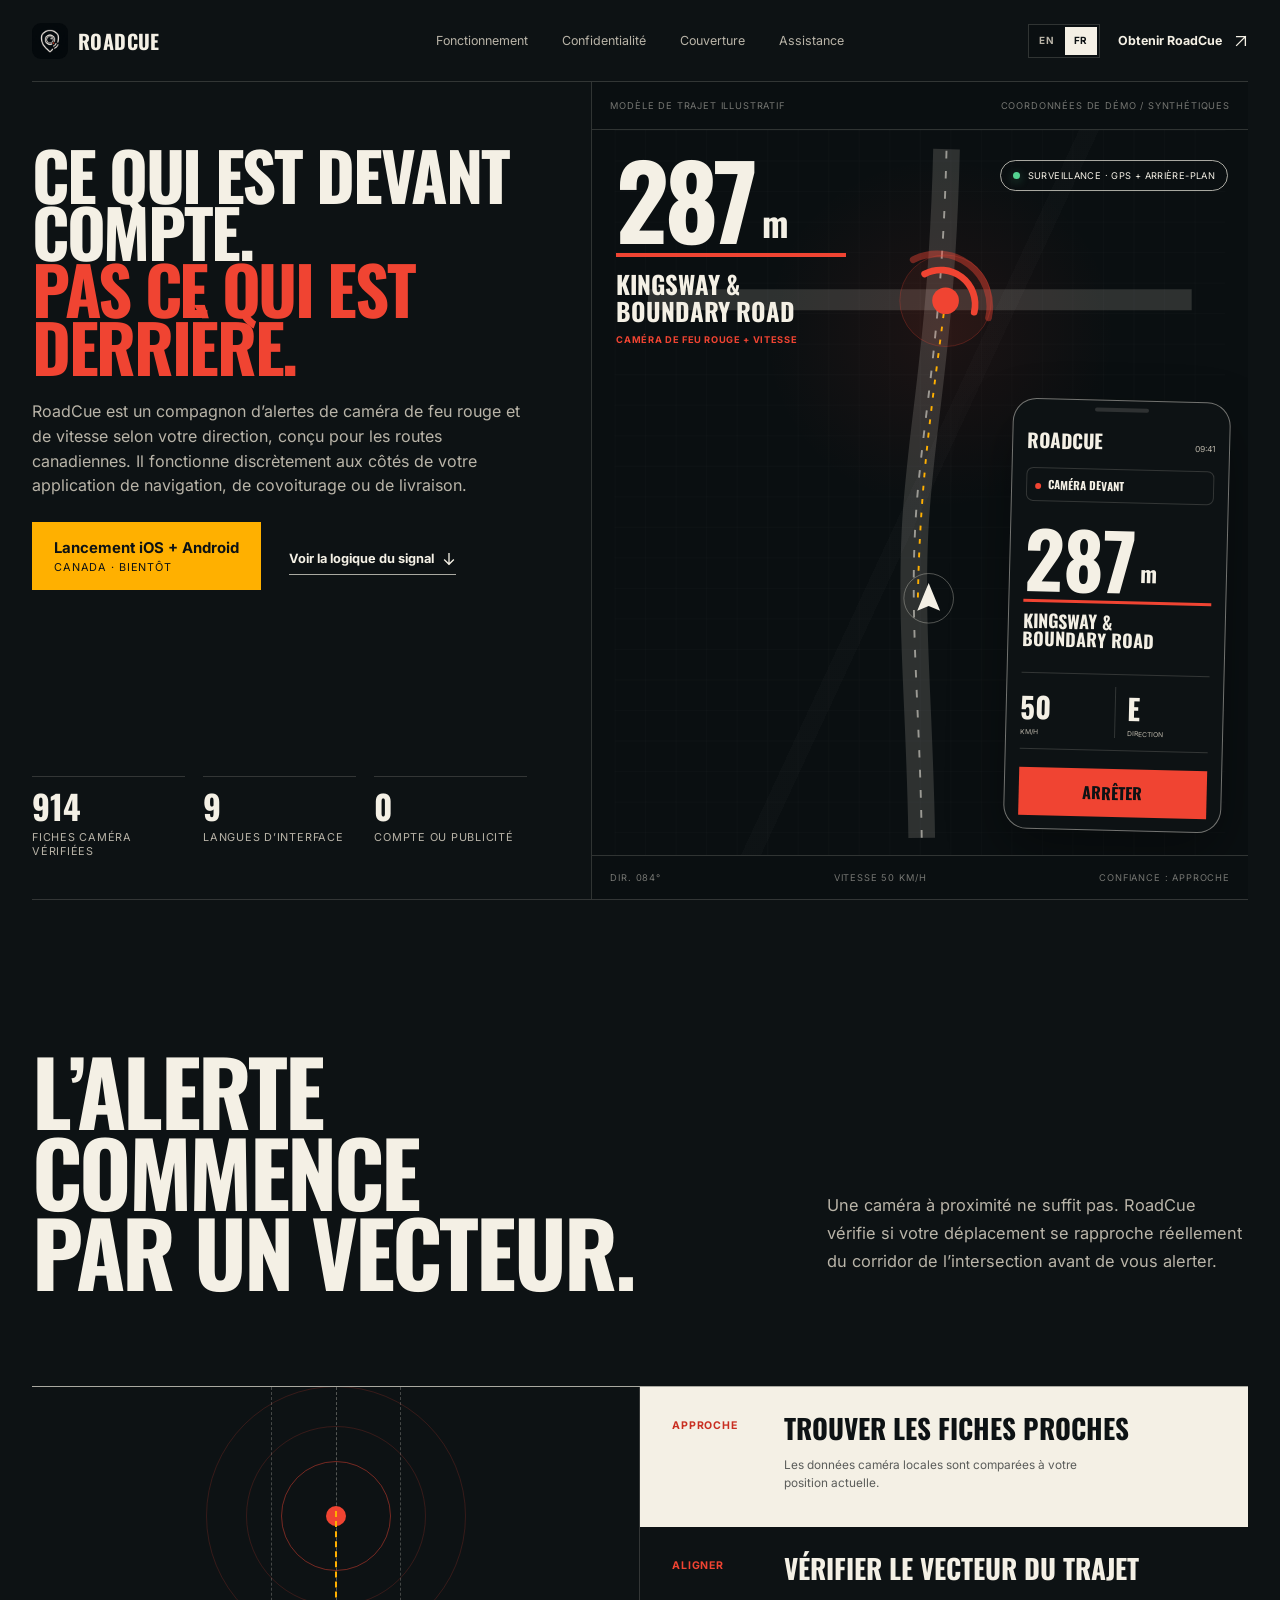
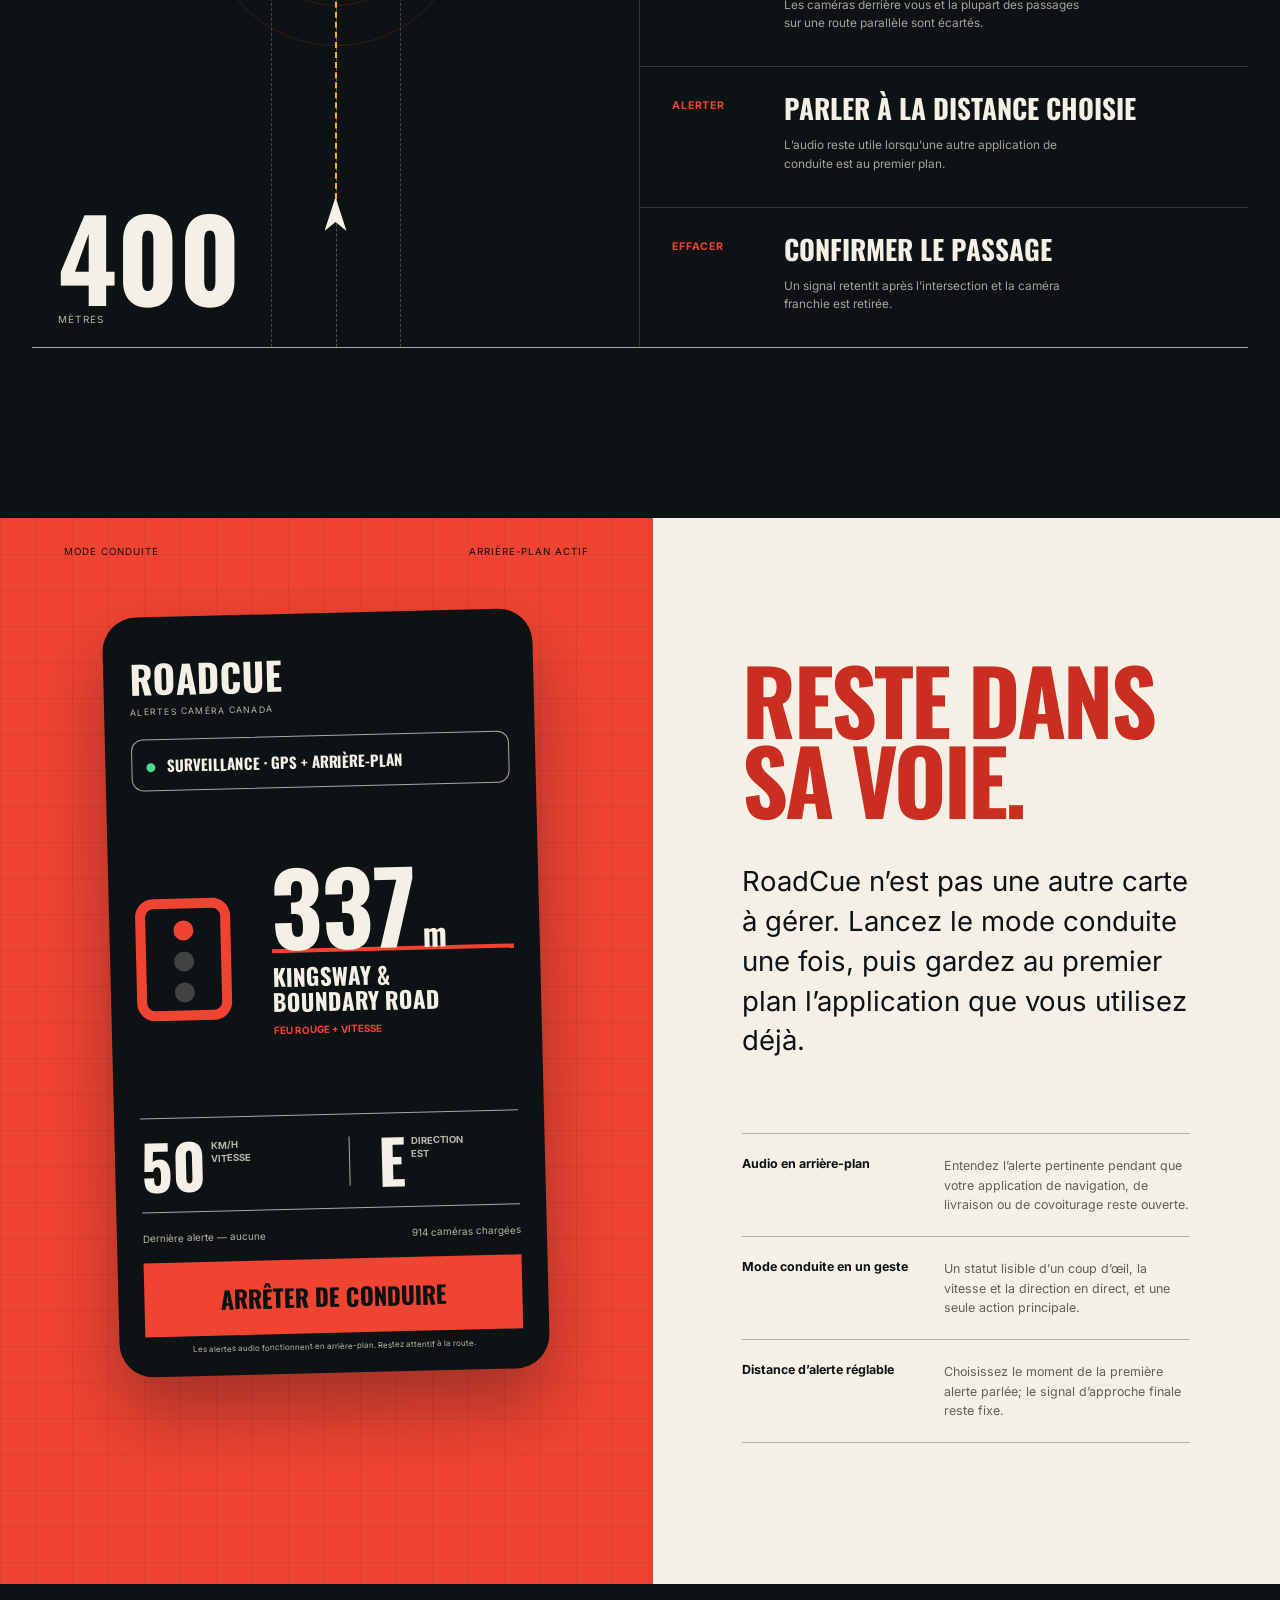
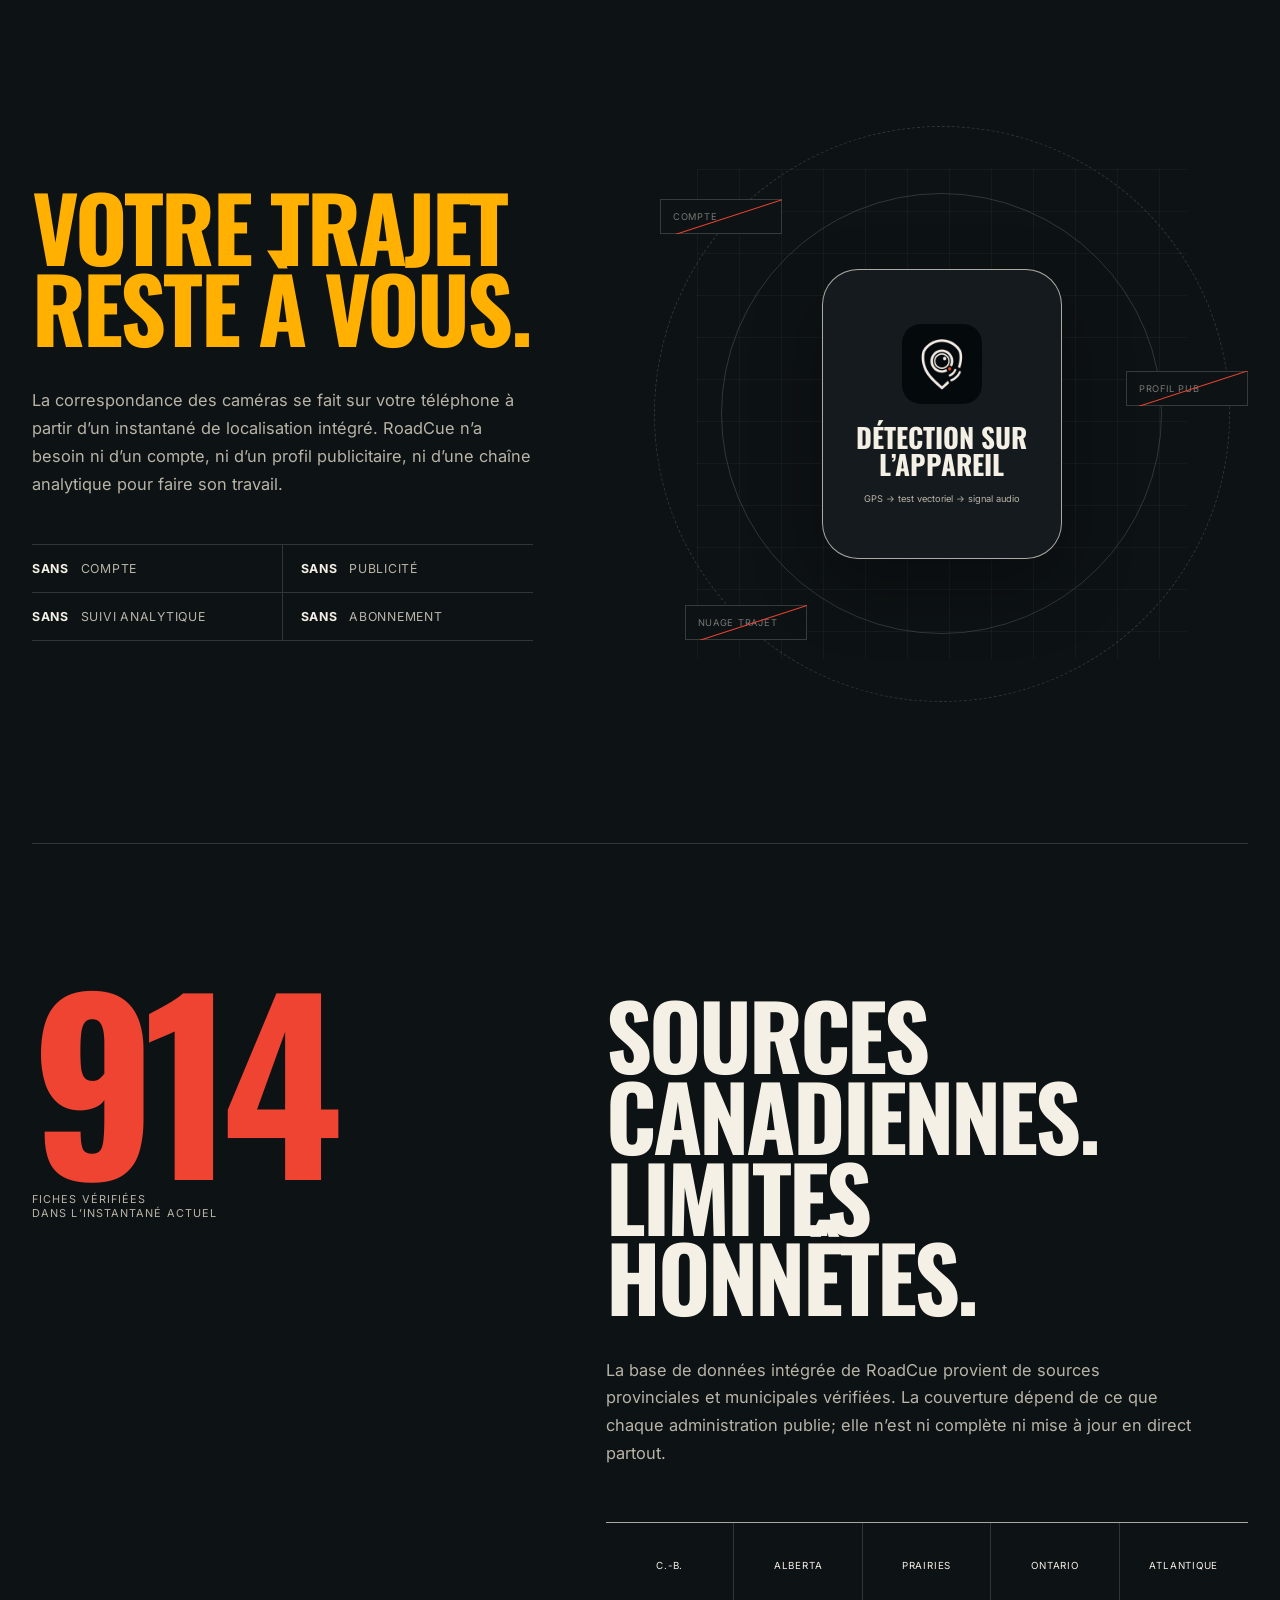
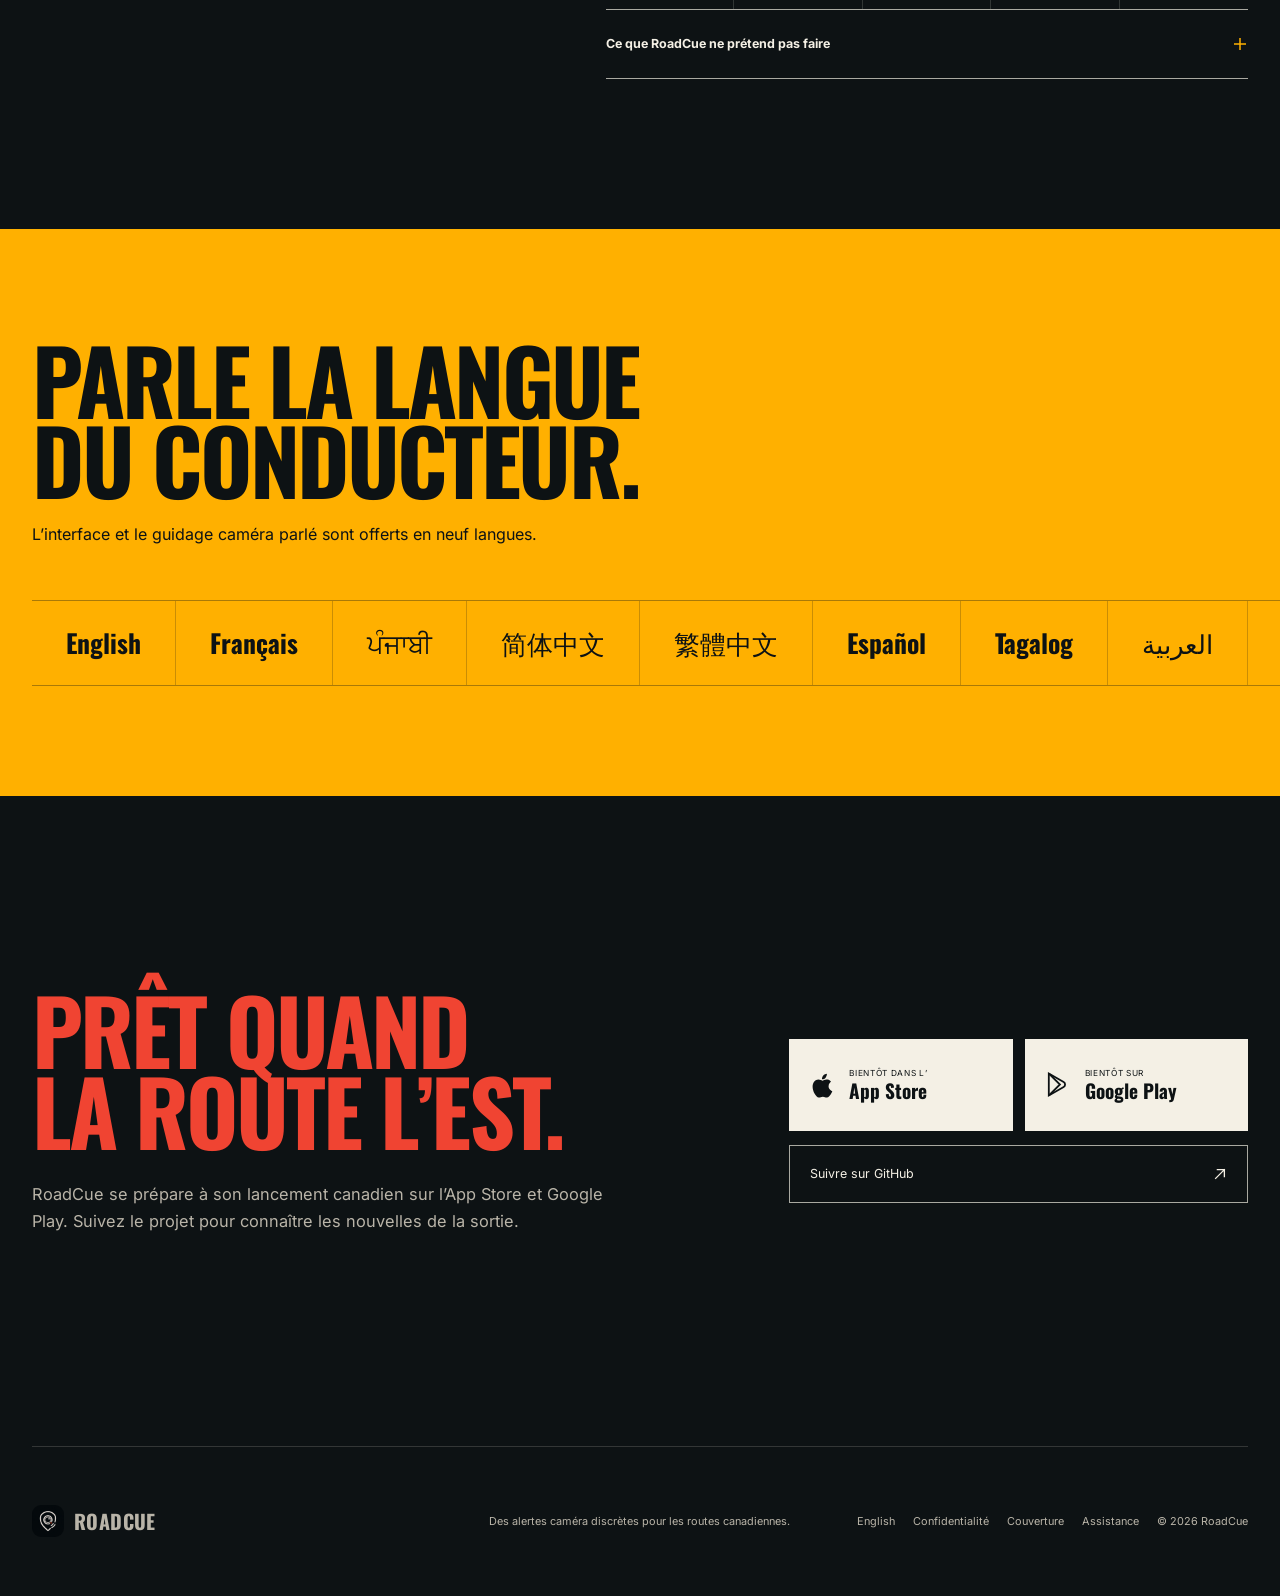
==== commit 25b91e63: "Fix bilingual language selector" ====
--- a/fr/index.html
+++ b/fr/index.html
@@ -20,7 +20,7 @@
     <link rel="manifest" href="../site.webmanifest" />
     <link rel="preload" href="../assets/oswald-700.ttf" as="font" type="font/ttf" crossorigin />
     <link rel="preload" href="../assets/inter-regular.ttf" as="font" type="font/ttf" crossorigin />
-    <link rel="stylesheet" href="../styles.css" />
+    <link rel="stylesheet" href="../styles.css?v=20260811" />
 
     <meta property="og:type" content="website" />
     <meta property="og:locale" content="fr_CA" />
@@ -86,8 +86,11 @@
         <a href="support/">Assistance</a>
       </nav>
       <div class="header-actions">
-        <a class="locale-link" href="../" lang="en-CA" hreflang="en-CA">EN</a>
-        <a class="header-cta" href="#launch"><span>Obtenir RoadCue</span> <svg class="arrow-icon" viewBox="0 0 16 16" aria-hidden="true"><path d="M3 3h10v10M13 3 3 13" /></svg></a>
+        <nav class="locale-switch" aria-label="Langue">
+          <a href="../" lang="en-CA" hreflang="en-CA">EN</a>
+          <a href="./" lang="fr-CA" hreflang="fr-CA" aria-current="page">FR</a>
+        </nav>
+        <a class="header-cta" href="#launch" aria-label="Obtenir RoadCue"><span>Obtenir RoadCue</span> <svg class="arrow-icon" viewBox="0 0 16 16" aria-hidden="true"><path d="M3 3h10v10M13 3 3 13" /></svg></a>
       </div>
     </header>
 
@@ -313,6 +316,6 @@
       <div><a href="../" lang="en-CA" hreflang="en-CA">English</a><a href="#privacy">Confidentialité</a><a href="#coverage">Couverture</a><a href="support/">Assistance</a><span>© <span data-year></span> RoadCue</span></div>
     </footer>
 
-    <script src="../script.js" defer></script>
+    <script src="../script.js?v=20260811" defer></script>
   </body>
 </html>
--- a/styles.css
+++ b/styles.css
@@ -62,10 +62,12 @@
 .nav-links a, .site-footer a { color: var(--bone-muted); text-decoration: none; transition: color 180ms ease-out; }
 .nav-links a:hover, .site-footer a:hover { color: var(--bone); }
 .header-cta { justify-self: end; text-decoration: none; font-size: .78rem; font-weight: 700; display: flex; gap: 12px; align-items: center; }
-.header-actions { justify-self: end; display: flex; align-items: center; gap: 22px; }
+.header-actions { justify-self: end; display: flex; align-items: center; gap: 18px; }
 .header-actions .header-cta { justify-self: auto; }
-.locale-link { padding: 10px 0 8px; color: var(--bone-muted); border-bottom: 1px solid var(--line-muted); font-size: .68rem; font-weight: 700; text-decoration: none; transition: color 180ms ease-out, border-color 180ms ease-out; }
-.locale-link:hover { color: var(--bone); border-color: var(--line); }
+.locale-switch { display: inline-flex; align-items: center; gap: 2px; padding: 2px; border: 1px solid var(--line-muted); background: #0a0f11; }
+.locale-switch a { min-width: 32px; min-height: 28px; display: grid; place-items: center; color: var(--bone-muted); font-size: .62rem; font-weight: 700; letter-spacing: .06em; line-height: 1; text-decoration: none; transition: color 180ms ease-out, background 180ms ease-out; }
+.locale-switch a:hover { color: var(--bone); background: var(--canvas-raised); }
+.locale-switch a[aria-current="page"] { color: var(--canvas); background: var(--bone); }
 .arrow-icon { width: 14px; height: 14px; flex: 0 0 auto; fill: none; stroke: currentColor; stroke-width: 1.5; stroke-linecap: square; stroke-linejoin: miter; }
 
 .hero { width: var(--page); min-height: calc(100svh - 82px); margin: 0 auto; display: grid; grid-template-columns: minmax(0, .92fr) minmax(560px, 1.08fr); align-items: stretch; border-bottom: 1px solid var(--line-muted); }
@@ -276,12 +278,16 @@
   .app-hazard strong { font-size: 5.1rem; }
 }
 
+@media (max-width: 980px) {
+  .site-header { grid-template-columns: 1fr auto; }
+  .nav-links { display: none; }
+}
+
 @media (max-width: 820px) {
   :root { --page: calc(100vw - 32px); }
   .site-header { grid-template-columns: 1fr auto; min-height: 72px; }
-  .nav-links { display: none; }
   .header-cta { font-size: .7rem; }
-  .header-actions { gap: 16px; }
+  .header-actions { gap: 14px; }
   .hero { min-height: auto; grid-template-columns: 1fr; }
   .hero-copy { min-height: auto; padding: clamp(56px, 9vw, 76px) 0 38px; }
   h1 { font-size: clamp(4rem, 15vw, 7rem); }
@@ -316,7 +322,9 @@
   .brand { font-size: 1.1rem; }
   .brand img { width: 32px; height: 32px; }
   .header-cta span { display: none; }
-  .header-actions { gap: 14px; }
+  .header-cta { min-width: 44px; min-height: 44px; padding: 0; justify-content: center; border: 1px solid var(--line-muted); }
+  .header-actions { gap: 12px; }
+  .locale-switch a { min-width: 30px; min-height: 28px; }
   .hero { min-height: auto; grid-template-rows: auto 218px; }
   .hero-copy { min-height: 0; padding: 32px 0 24px; }
   h1 { font-size: clamp(3rem, 13vw, 3.65rem); line-height: .87; }
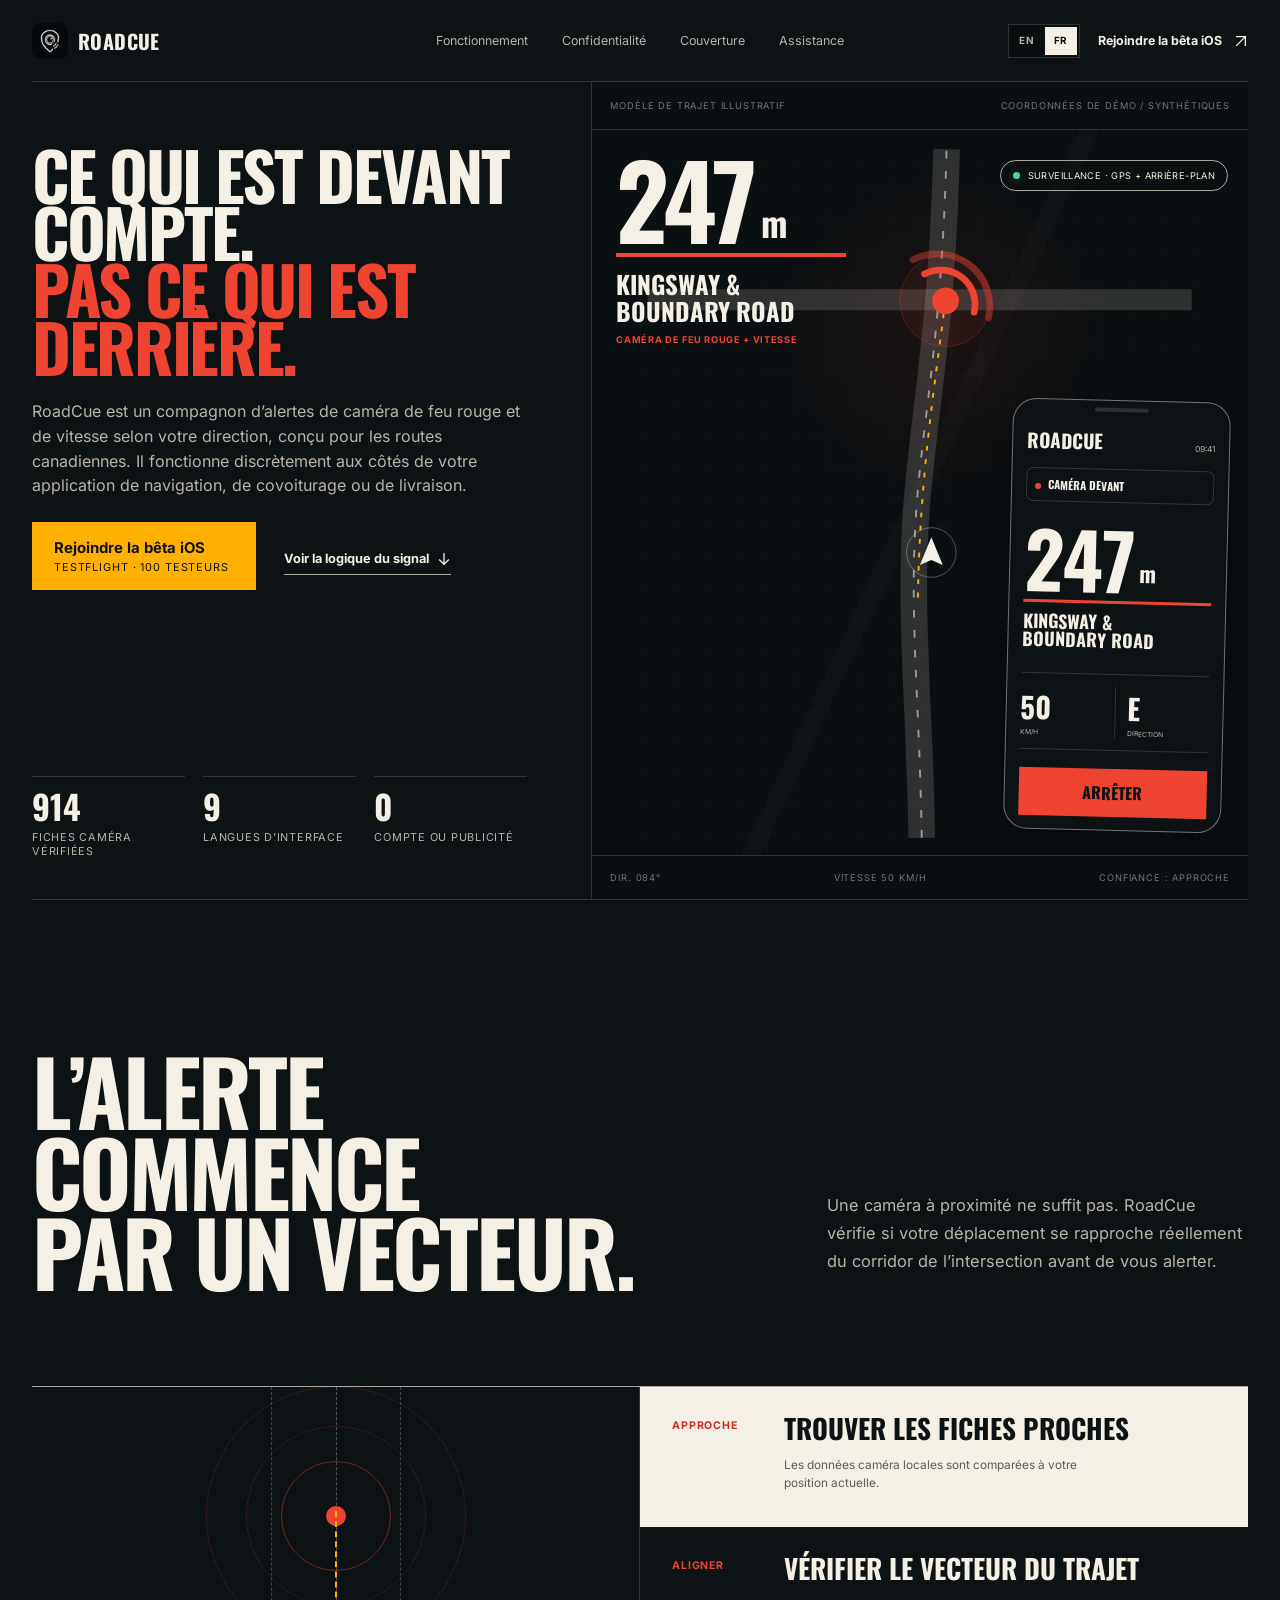
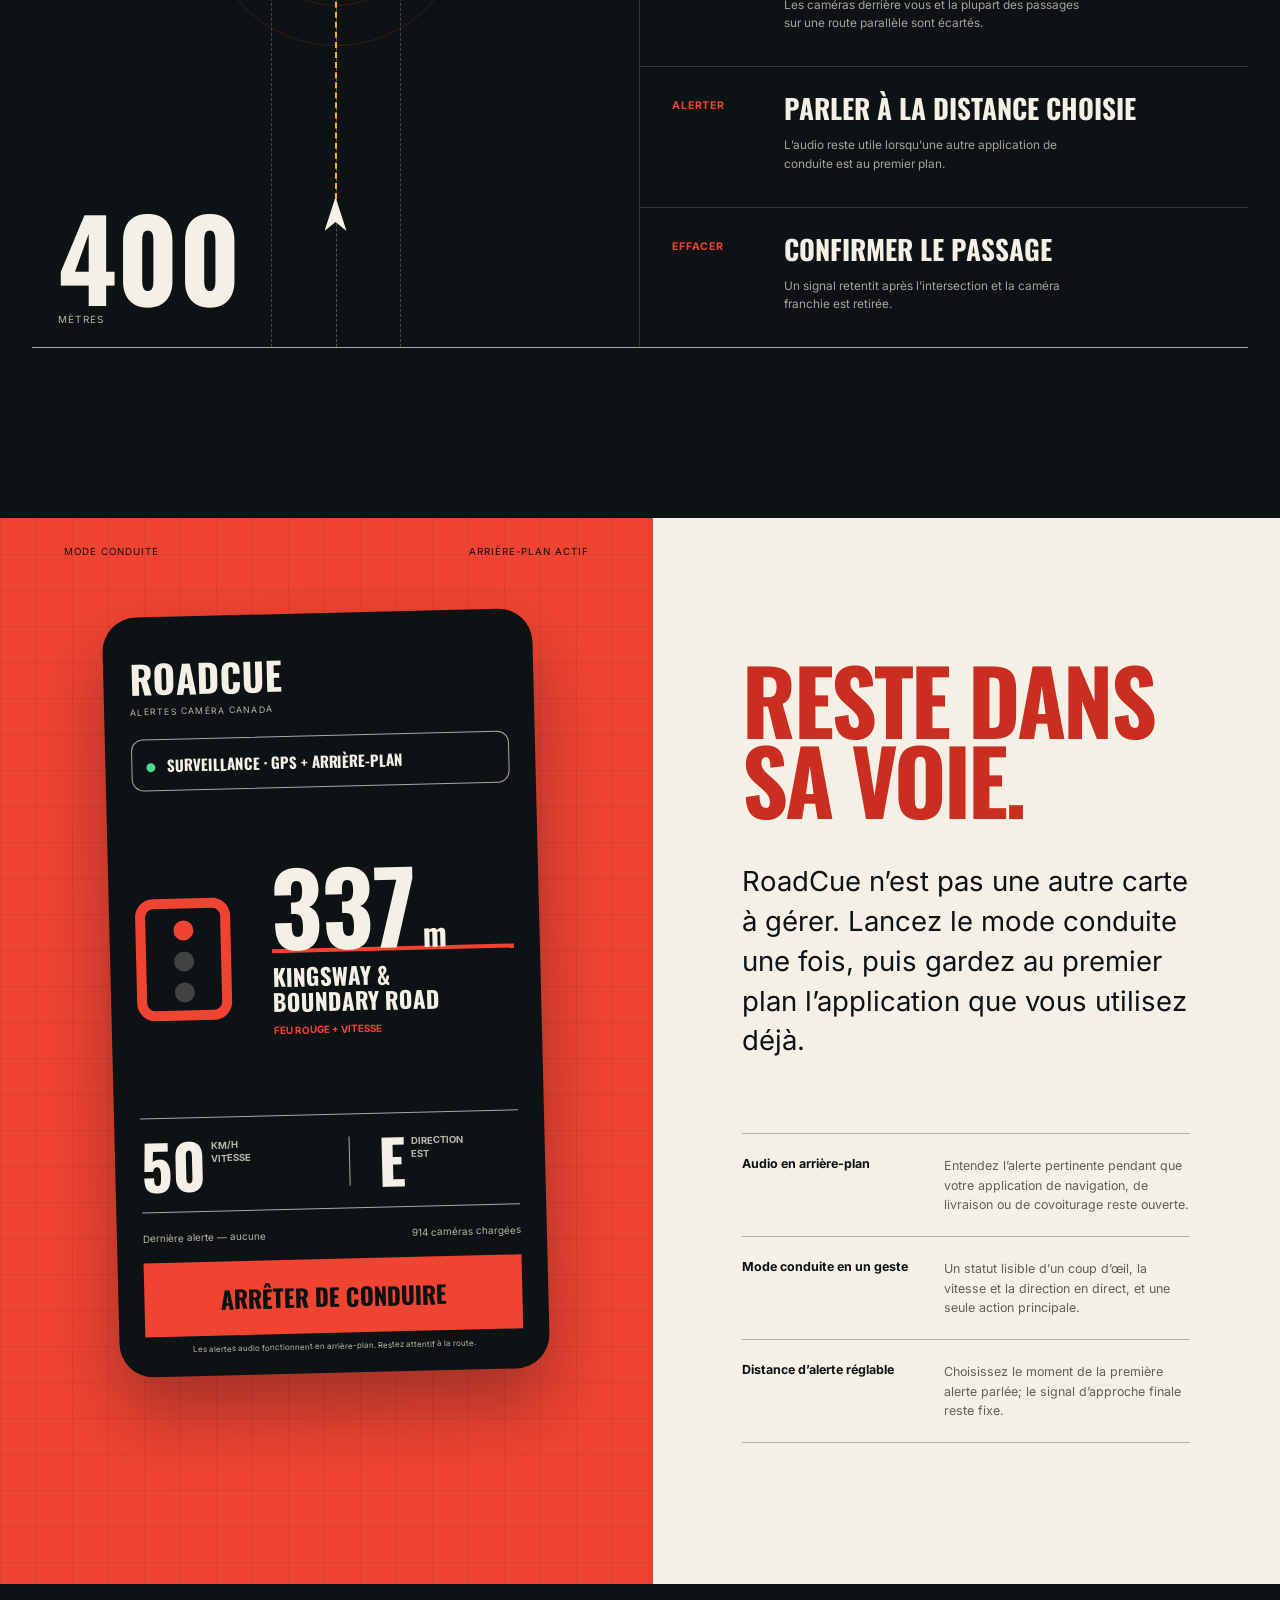
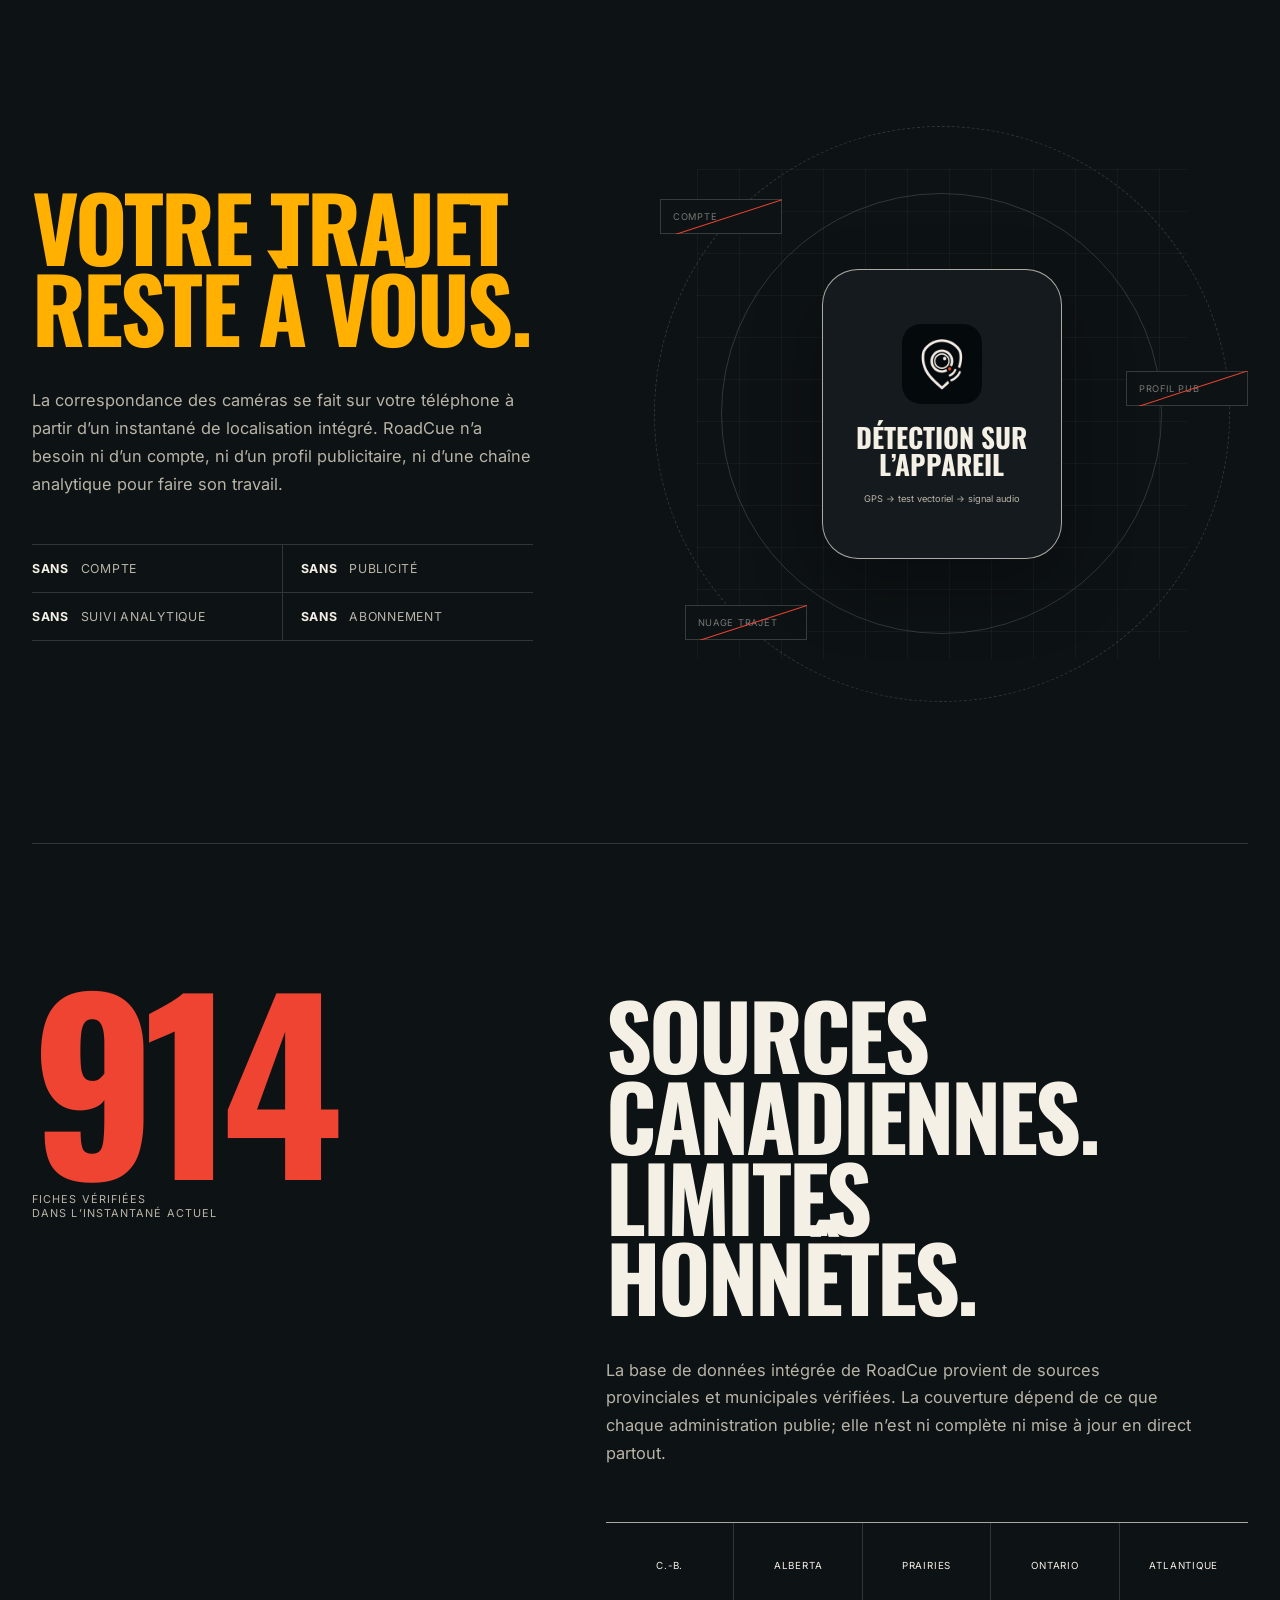
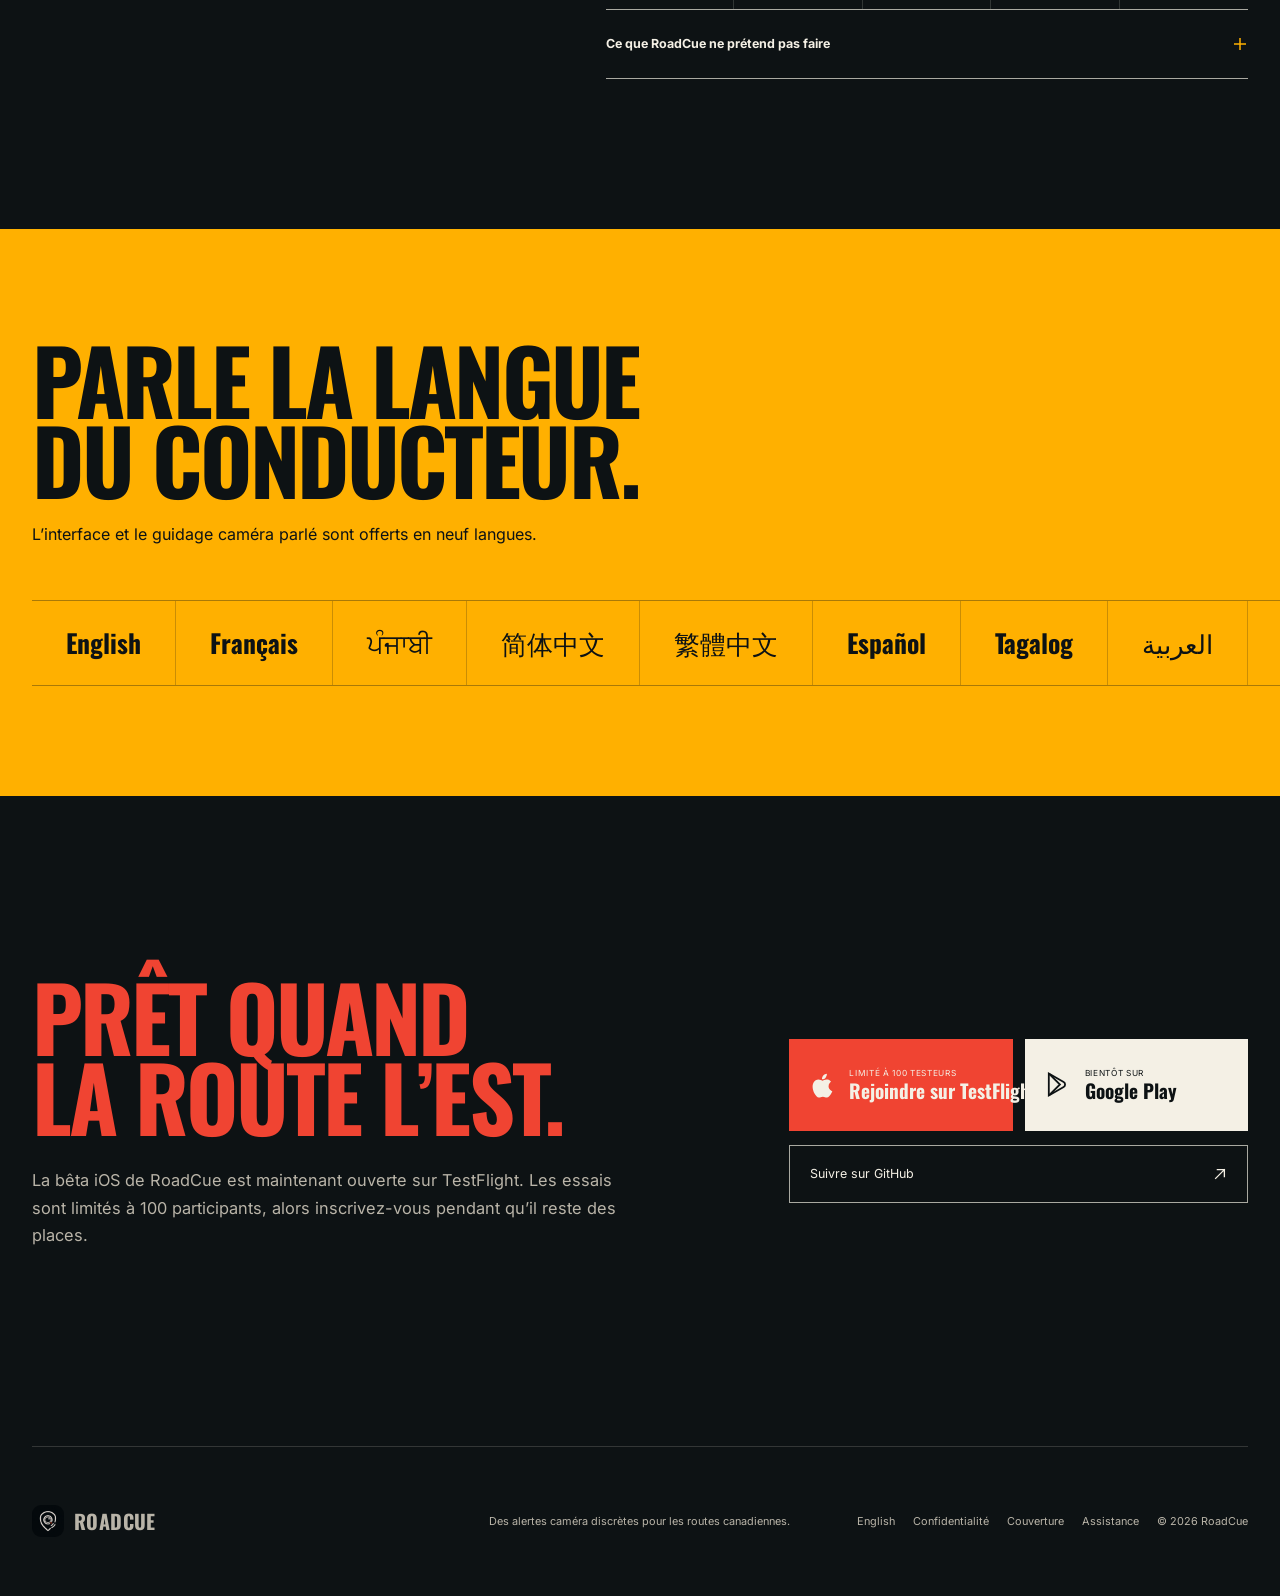
==== commit 776f6264: "Add TestFlight beta signup to landing page" ====
--- a/fr/index.html
+++ b/fr/index.html
@@ -90,7 +90,7 @@
           <a href="../" lang="en-CA" hreflang="en-CA">EN</a>
           <a href="./" lang="fr-CA" hreflang="fr-CA" aria-current="page">FR</a>
         </nav>
-        <a class="header-cta" href="#launch" aria-label="Obtenir RoadCue"><span>Obtenir RoadCue</span> <svg class="arrow-icon" viewBox="0 0 16 16" aria-hidden="true"><path d="M3 3h10v10M13 3 3 13" /></svg></a>
+        <a class="header-cta" href="https://testflight.apple.com/join/byPM5jd1" target="_blank" rel="noopener" aria-label="Rejoindre la bêta iOS de RoadCue sur TestFlight"><span>Rejoindre la bêta iOS</span> <svg class="arrow-icon" viewBox="0 0 16 16" aria-hidden="true"><path d="M3 3h10v10M13 3 3 13" /></svg></a>
       </div>
     </header>
 
@@ -102,9 +102,9 @@
             RoadCue est un compagnon d’alertes de caméra de feu rouge et de vitesse selon votre direction, conçu pour les routes canadiennes. Il fonctionne discrètement aux côtés de votre application de navigation, de covoiturage ou de livraison.
           </p>
           <div class="hero-actions">
-            <a class="button button-primary" href="#launch">
-              <span>Lancement iOS + Android</span>
-              <small>Canada · bientôt</small>
+            <a class="button button-primary" href="https://testflight.apple.com/join/byPM5jd1" target="_blank" rel="noopener">
+              <span>Rejoindre la bêta iOS</span>
+              <small>TestFlight · 100 testeurs</small>
             </a>
             <a class="text-link" href="#how-it-works">Voir la logique du signal <svg class="arrow-icon" viewBox="0 0 16 16" aria-hidden="true"><path d="M8 2v12M3 9l5 5 5-5" /></svg></a>
           </div>
@@ -292,15 +292,15 @@
       <section class="launch" id="launch" aria-labelledby="launch-title">
         <div>
           <h2 id="launch-title">PRÊT QUAND<br />LA ROUTE L’EST.</h2>
-          <p>RoadCue se prépare à son lancement canadien sur l’App Store et Google Play. Suivez le projet pour connaître les nouvelles de la sortie.</p>
+          <p>La bêta iOS de RoadCue est maintenant ouverte sur TestFlight. Les essais sont limités à 100 participants, alors inscrivez-vous pendant qu’il reste des places.</p>
         </div>
         <div class="launch-actions">
           <div class="launch-platforms" aria-label="Plateformes mobiles RoadCue">
-            <span class="launch-pending" aria-label="Sortie App Store à venir">
+            <a class="launch-platform launch-live" href="https://testflight.apple.com/join/byPM5jd1" target="_blank" rel="noopener" aria-label="Rejoindre la bêta iOS de RoadCue sur TestFlight">
               <svg viewBox="0 0 24 24" aria-hidden="true"><path d="M16.7 13.3c0-2.2 1.8-3.3 1.9-3.4-1-1.5-2.7-1.7-3.3-1.7-1.4-.1-2.7.8-3.4.8-.7 0-1.8-.8-3-.8-1.5 0-3 .9-3.8 2.3-1.6 2.8-.4 7 1.2 9.3.8 1.1 1.7 2.4 2.9 2.3 1.2 0 1.6-.7 3.1-.7 1.4 0 1.8.7 3.1.7 1.3 0 2.1-1.1 2.9-2.3.9-1.3 1.3-2.6 1.3-2.7-.1 0-2.9-1.1-2.9-3.8ZM14.4 6.7c.6-.8 1.1-1.9 1-3-.9 0-2.1.6-2.8 1.4-.6.7-1.1 1.8-1 2.9 1 .1 2.1-.5 2.8-1.3Z" /></svg>
-              <span><small>BIENTÔT DANS L’</small>App Store</span>
-            </span>
-            <span class="launch-pending" aria-label="Sortie Google Play à venir">
+              <span><small>LIMITÉ À 100 TESTEURS</small>Rejoindre sur TestFlight</span>
+            </a>
+            <span class="launch-platform launch-pending" aria-label="Sortie Google Play à venir">
               <svg class="play-icon" viewBox="0 0 24 24" aria-hidden="true"><path d="M4.5 3.5 16 10.1a2.2 2.2 0 0 1 0 3.8L4.5 20.5V3.5Z" /><path d="m4.8 3.8 8.3 8.2-8.3 8.2" /></svg>
               <span><small>BIENTÔT SUR</small>Google Play</span>
             </span>
--- a/styles.css
+++ b/styles.css
@@ -252,11 +252,14 @@
 .launch p { margin-top: 30px; }
 .launch-actions { display: flex; flex-direction: column; align-items: stretch; gap: 14px; }
 .launch-platforms { display: grid; grid-template-columns: repeat(2, minmax(0, 1fr)); gap: 12px; }
-.launch-pending { min-height: 92px; background: var(--bone); color: var(--canvas); padding: 18px; display: flex; align-items: center; justify-content: flex-start; gap: 11px; }
-.launch-pending svg { width: 31px; height: 31px; fill: currentColor; }
-.launch-pending svg.play-icon { fill: none; stroke: currentColor; stroke-width: 1.4; stroke-linejoin: miter; }
-.launch-pending > span { font-family: var(--display); font-size: 1.2rem; line-height: 1; white-space: nowrap; }
-.launch-pending small { display: block; font-family: var(--body); font-size: .52rem; letter-spacing: .08em; margin-bottom: 4px; }
+.launch-platform { min-height: 92px; padding: 18px; display: flex; align-items: center; justify-content: flex-start; gap: 11px; }
+.launch-platform svg { width: 31px; height: 31px; flex: 0 0 auto; fill: currentColor; }
+.launch-platform svg.play-icon { fill: none; stroke: currentColor; stroke-width: 1.4; stroke-linejoin: miter; }
+.launch-platform > span { font-family: var(--display); font-size: 1.2rem; line-height: 1; white-space: nowrap; }
+.launch-platform small { display: block; font-family: var(--body); font-size: .52rem; letter-spacing: .08em; margin-bottom: 4px; }
+.launch-live { background: var(--red); color: var(--bone); text-decoration: none; transition: background 180ms ease-out, color 180ms ease-out; }
+.launch-live:hover { background: var(--amber); color: var(--canvas); }
+.launch-pending { background: var(--bone); color: var(--canvas); }
 .github-link { min-height: 58px; border: 1px solid var(--line); display: flex; align-items: center; justify-content: space-between; padding: 0 20px; text-decoration: none; font-size: .78rem; transition: background 180ms ease-out, color 180ms ease-out; }
 .github-link:hover { background: var(--bone); color: var(--canvas); }
 .site-footer { width: var(--page); min-height: 150px; margin: 0 auto; border-top: 1px solid var(--line-muted); display: grid; grid-template-columns: 1fr 1fr 1fr; align-items: center; font-size: .68rem; color: var(--bone-muted); }
@@ -414,7 +417,7 @@
   .launch { padding: 72px 0; gap: 40px; }
   .launch p { margin-top: 24px; }
   .launch-platforms { grid-template-columns: 1fr; }
-  .launch-pending { min-height: 78px; }
+  .launch-platform { min-height: 78px; }
   .site-footer { padding-bottom: calc(34px + env(safe-area-inset-bottom)); }
 }
 
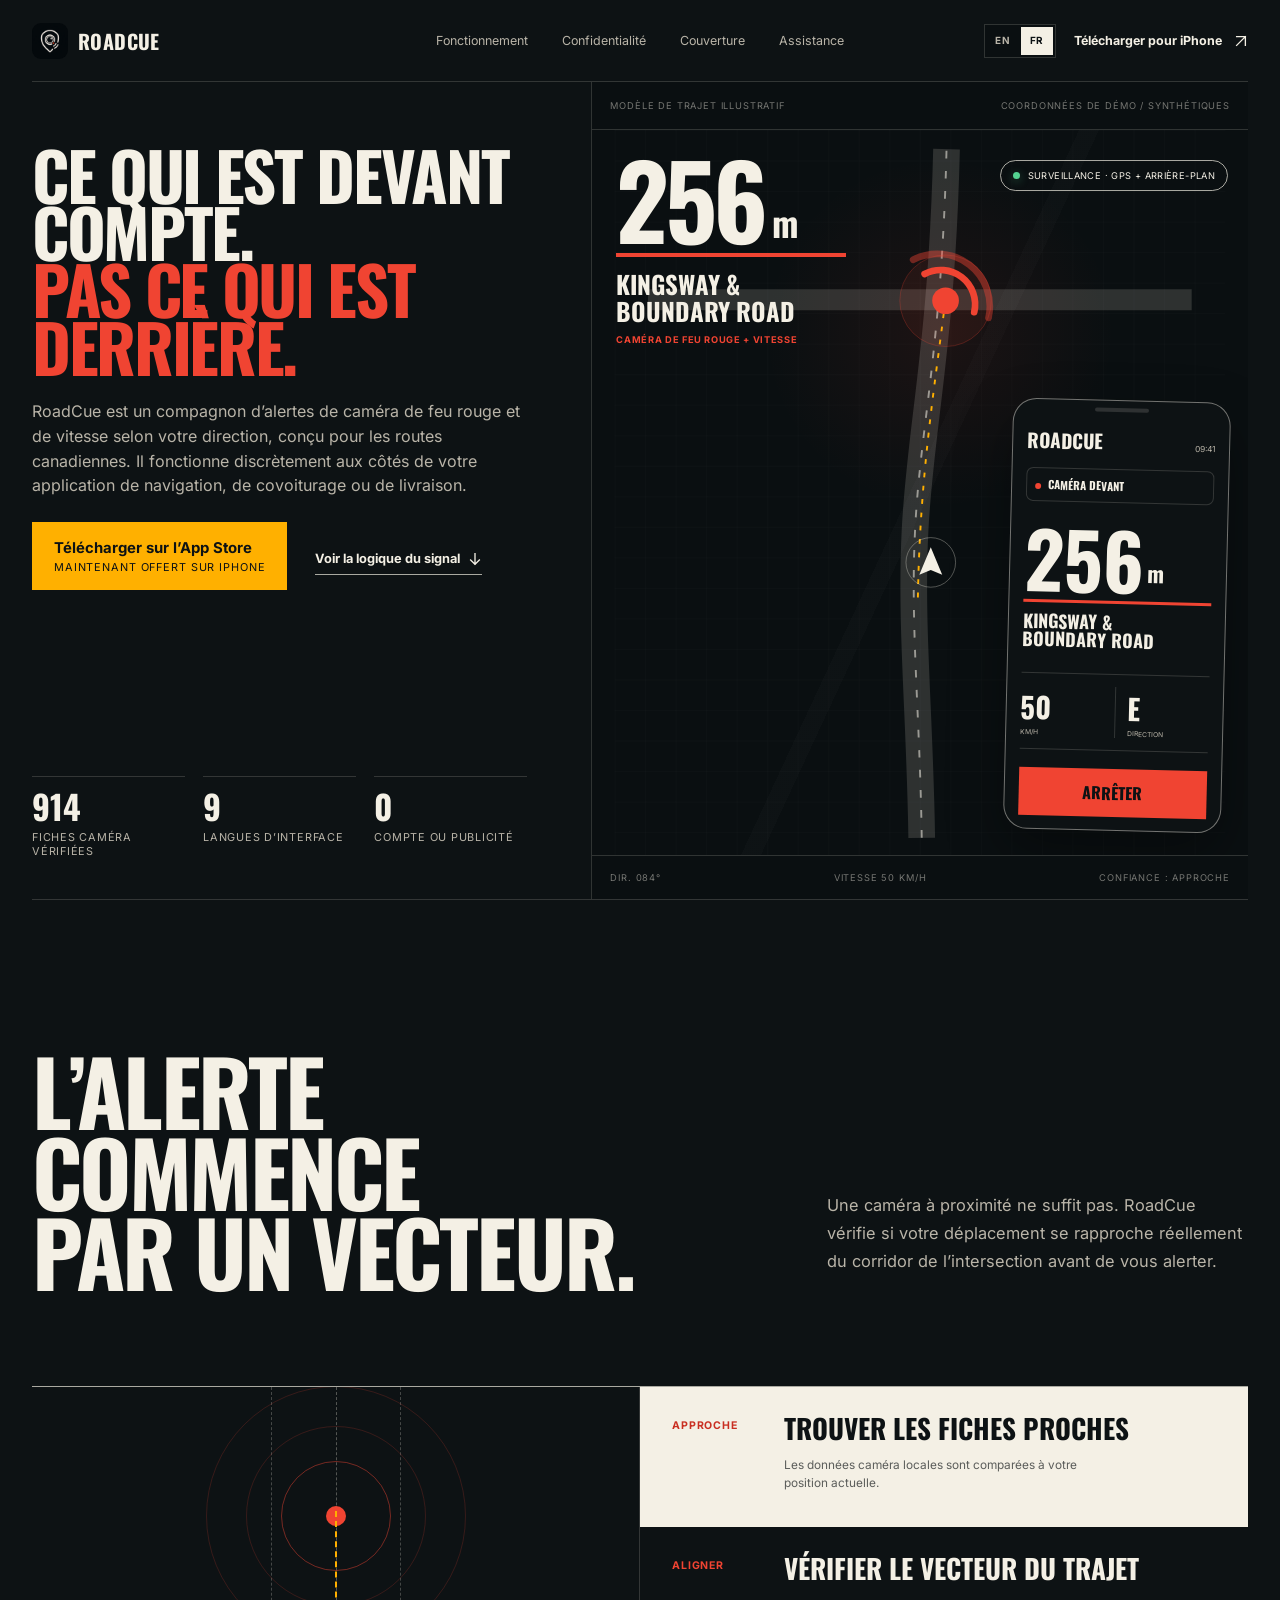
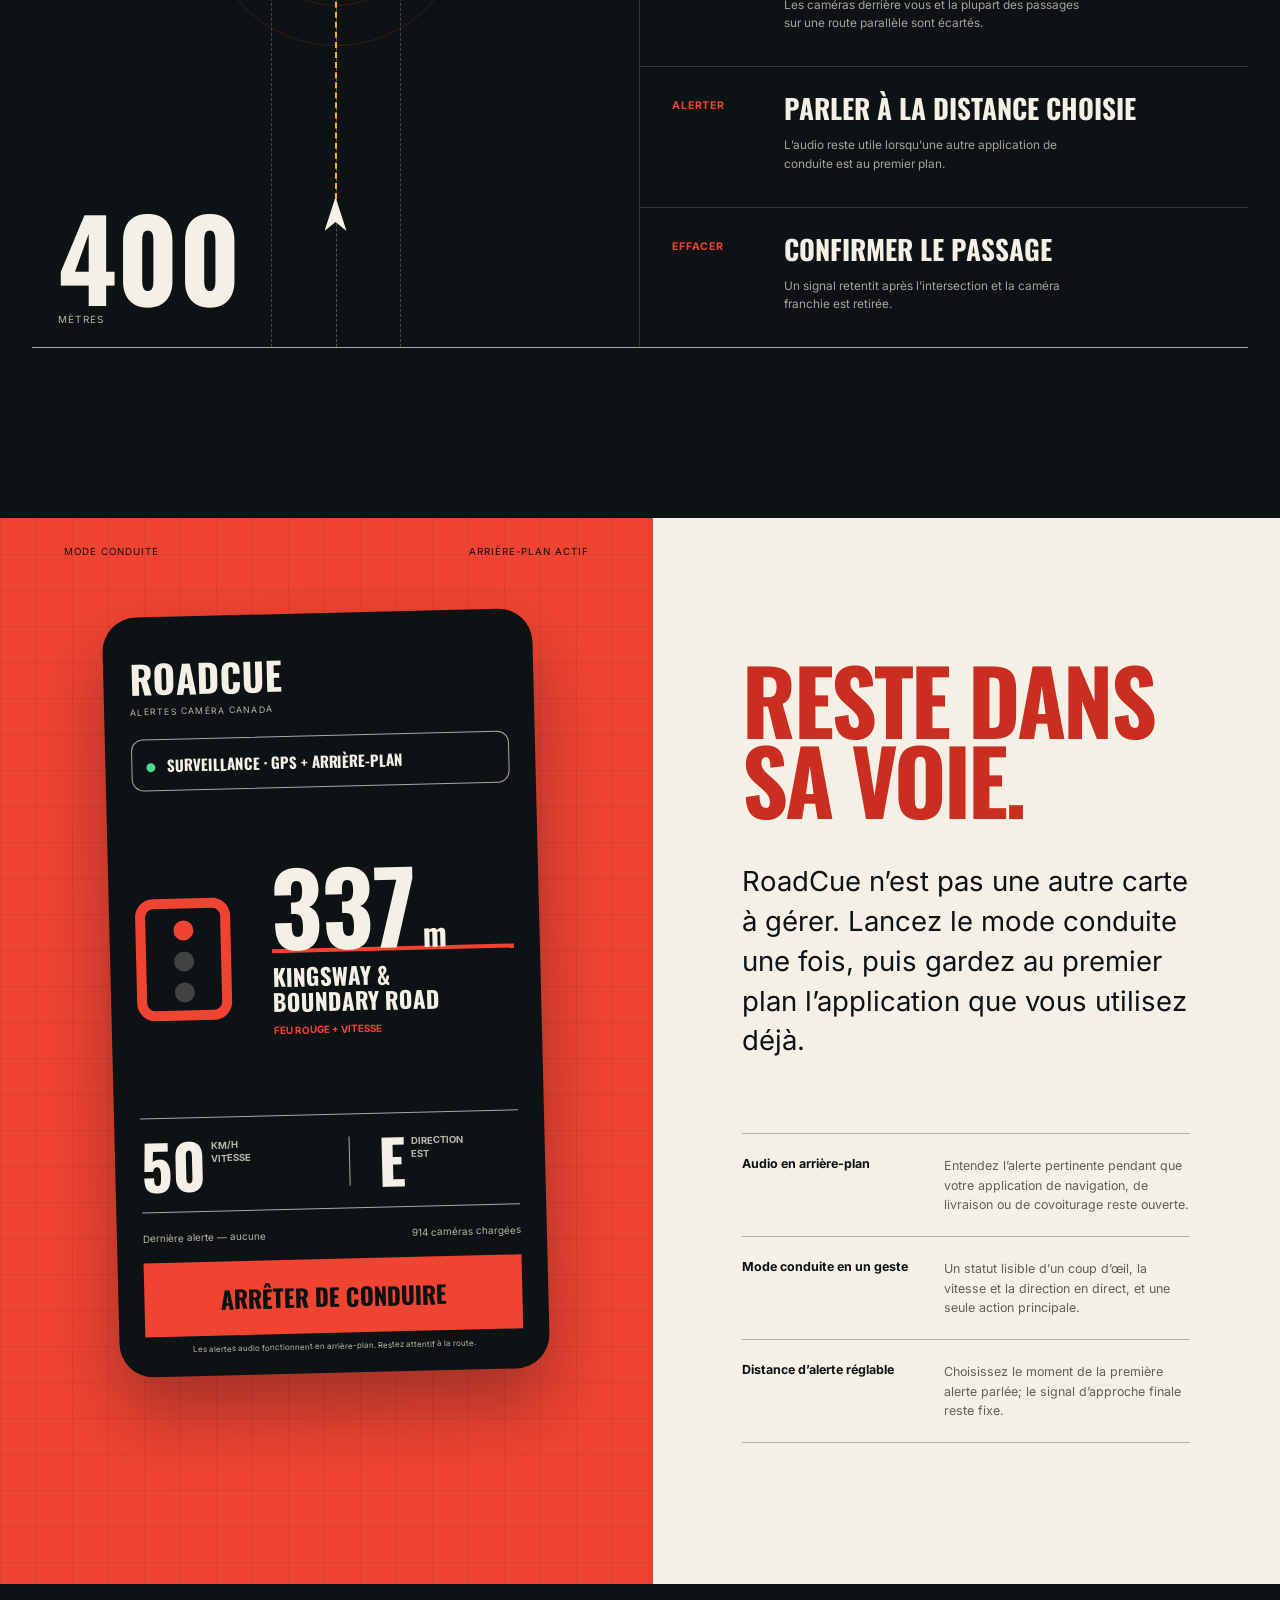
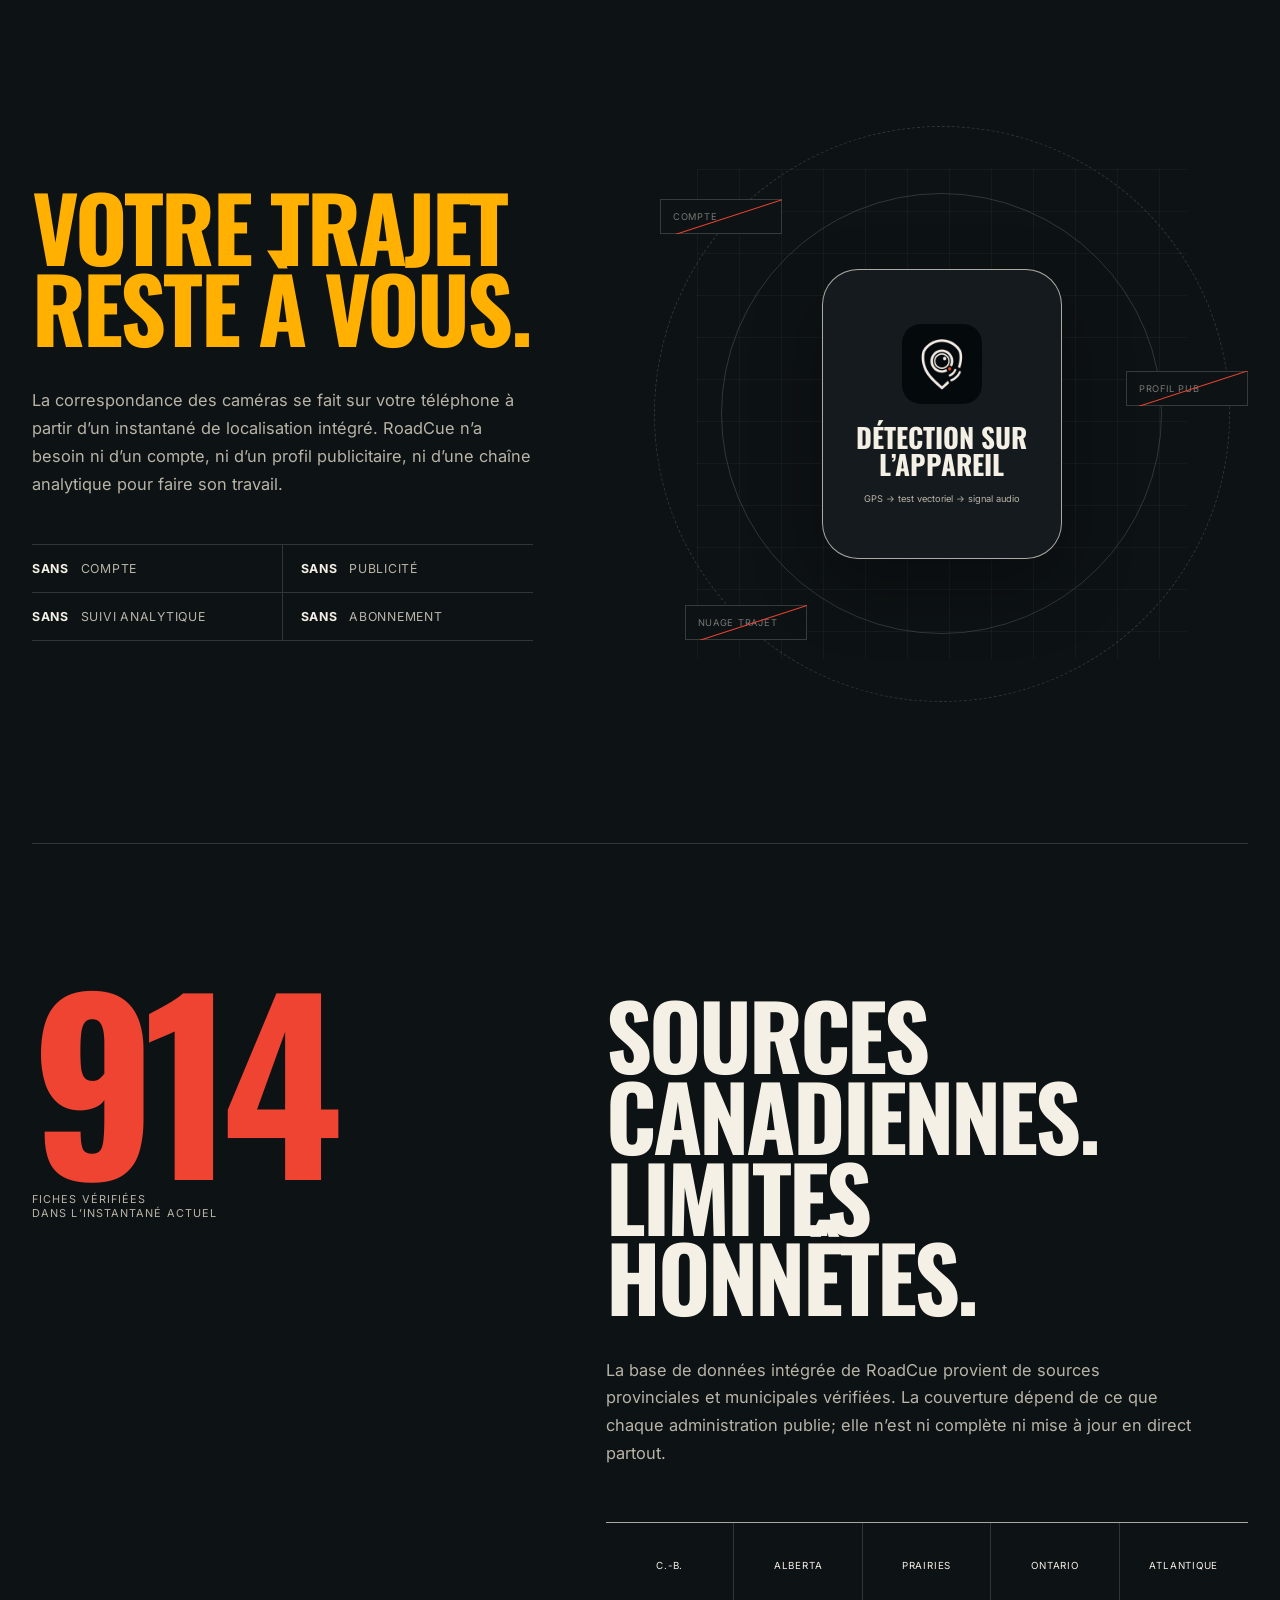
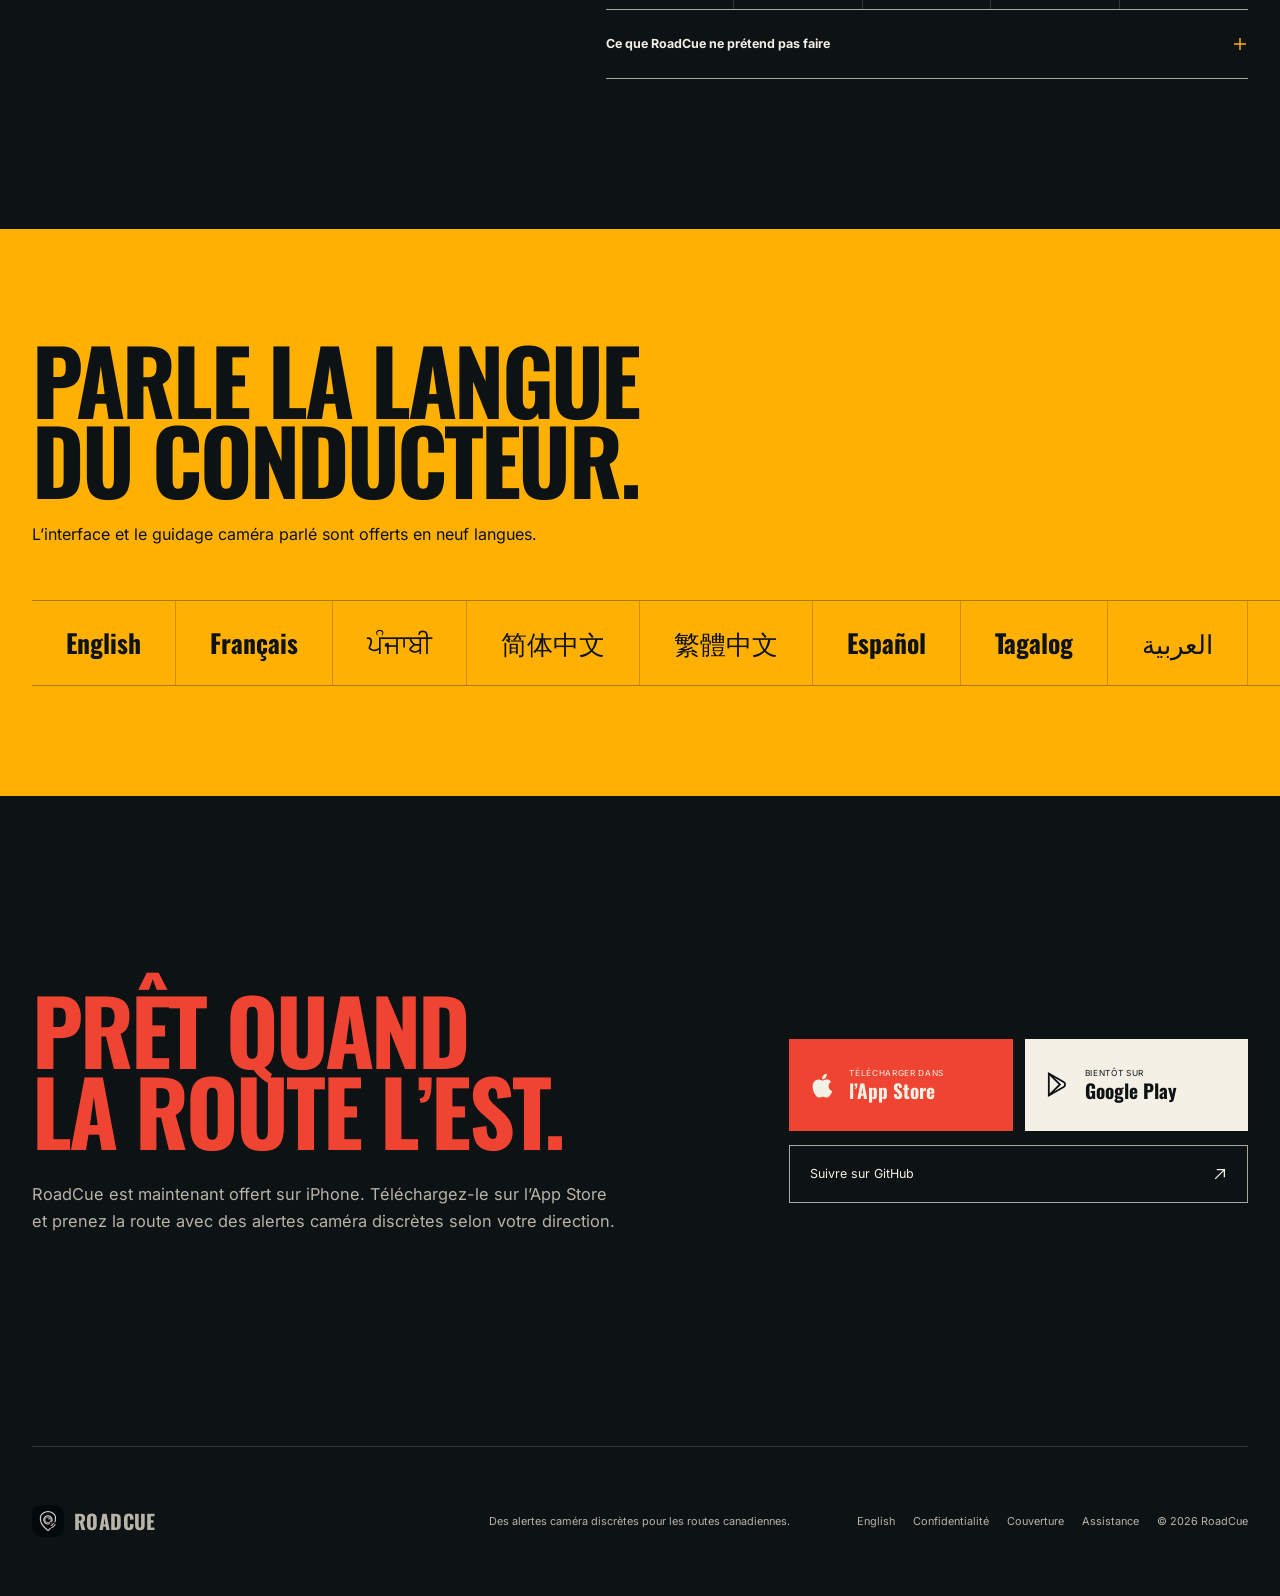
==== commit 34ce0fd9: "Link site to App Store release" ====
--- a/fr/index.html
+++ b/fr/index.html
@@ -52,6 +52,7 @@
         "inLanguage": "fr-CA",
         "description": "Un compagnon d’alertes de caméra de feu rouge et de vitesse selon la direction pour les conducteurs canadiens.",
         "url": "https://www.roadcue.ca/fr/",
+        "downloadUrl": "https://apps.apple.com/us/app/roadcue-canada-camera-alerts/id6799356397",
         "image": "https://www.roadcue.ca/assets/roadcue-icon-512.png",
         "featureList": [
           "Alertes caméra selon la direction",
@@ -90,7 +91,7 @@
           <a href="../" lang="en-CA" hreflang="en-CA">EN</a>
           <a href="./" lang="fr-CA" hreflang="fr-CA" aria-current="page">FR</a>
         </nav>
-        <a class="header-cta" href="https://testflight.apple.com/join/byPM5jd1" target="_blank" rel="noopener" aria-label="Rejoindre la bêta iOS de RoadCue sur TestFlight"><span>Rejoindre la bêta iOS</span> <svg class="arrow-icon" viewBox="0 0 16 16" aria-hidden="true"><path d="M3 3h10v10M13 3 3 13" /></svg></a>
+        <a class="header-cta" href="https://apps.apple.com/us/app/roadcue-canada-camera-alerts/id6799356397" target="_blank" rel="noopener" aria-label="Télécharger RoadCue sur l’App Store"><span>Télécharger pour iPhone</span> <svg class="arrow-icon" viewBox="0 0 16 16" aria-hidden="true"><path d="M3 3h10v10M13 3 3 13" /></svg></a>
       </div>
     </header>
 
@@ -102,9 +103,9 @@
             RoadCue est un compagnon d’alertes de caméra de feu rouge et de vitesse selon votre direction, conçu pour les routes canadiennes. Il fonctionne discrètement aux côtés de votre application de navigation, de covoiturage ou de livraison.
           </p>
           <div class="hero-actions">
-            <a class="button button-primary" href="https://testflight.apple.com/join/byPM5jd1" target="_blank" rel="noopener">
-              <span>Rejoindre la bêta iOS</span>
-              <small>TestFlight · 100 testeurs</small>
+            <a class="button button-primary" href="https://apps.apple.com/us/app/roadcue-canada-camera-alerts/id6799356397" target="_blank" rel="noopener" aria-label="Télécharger RoadCue sur l’App Store">
+              <span>Télécharger sur l’App Store</span>
+              <small>Maintenant offert sur iPhone</small>
             </a>
             <a class="text-link" href="#how-it-works">Voir la logique du signal <svg class="arrow-icon" viewBox="0 0 16 16" aria-hidden="true"><path d="M8 2v12M3 9l5 5 5-5" /></svg></a>
           </div>
@@ -292,13 +293,13 @@
       <section class="launch" id="launch" aria-labelledby="launch-title">
         <div>
           <h2 id="launch-title">PRÊT QUAND<br />LA ROUTE L’EST.</h2>
-          <p>La bêta iOS de RoadCue est maintenant ouverte sur TestFlight. Les essais sont limités à 100 participants, alors inscrivez-vous pendant qu’il reste des places.</p>
+          <p>RoadCue est maintenant offert sur iPhone. Téléchargez-le sur l’App Store et prenez la route avec des alertes caméra discrètes selon votre direction.</p>
         </div>
         <div class="launch-actions">
           <div class="launch-platforms" aria-label="Plateformes mobiles RoadCue">
-            <a class="launch-platform launch-live" href="https://testflight.apple.com/join/byPM5jd1" target="_blank" rel="noopener" aria-label="Rejoindre la bêta iOS de RoadCue sur TestFlight">
+            <a class="launch-platform launch-live" href="https://apps.apple.com/us/app/roadcue-canada-camera-alerts/id6799356397" target="_blank" rel="noopener" aria-label="Télécharger RoadCue sur l’App Store">
               <svg viewBox="0 0 24 24" aria-hidden="true"><path d="M16.7 13.3c0-2.2 1.8-3.3 1.9-3.4-1-1.5-2.7-1.7-3.3-1.7-1.4-.1-2.7.8-3.4.8-.7 0-1.8-.8-3-.8-1.5 0-3 .9-3.8 2.3-1.6 2.8-.4 7 1.2 9.3.8 1.1 1.7 2.4 2.9 2.3 1.2 0 1.6-.7 3.1-.7 1.4 0 1.8.7 3.1.7 1.3 0 2.1-1.1 2.9-2.3.9-1.3 1.3-2.6 1.3-2.7-.1 0-2.9-1.1-2.9-3.8ZM14.4 6.7c.6-.8 1.1-1.9 1-3-.9 0-2.1.6-2.8 1.4-.6.7-1.1 1.8-1 2.9 1 .1 2.1-.5 2.8-1.3Z" /></svg>
-              <span><small>LIMITÉ À 100 TESTEURS</small>Rejoindre sur TestFlight</span>
+              <span><small>TÉLÉCHARGER DANS</small>l’App Store</span>
             </a>
             <span class="launch-platform launch-pending" aria-label="Sortie Google Play à venir">
               <svg class="play-icon" viewBox="0 0 24 24" aria-hidden="true"><path d="M4.5 3.5 16 10.1a2.2 2.2 0 0 1 0 3.8L4.5 20.5V3.5Z" /><path d="m4.8 3.8 8.3 8.2-8.3 8.2" /></svg>
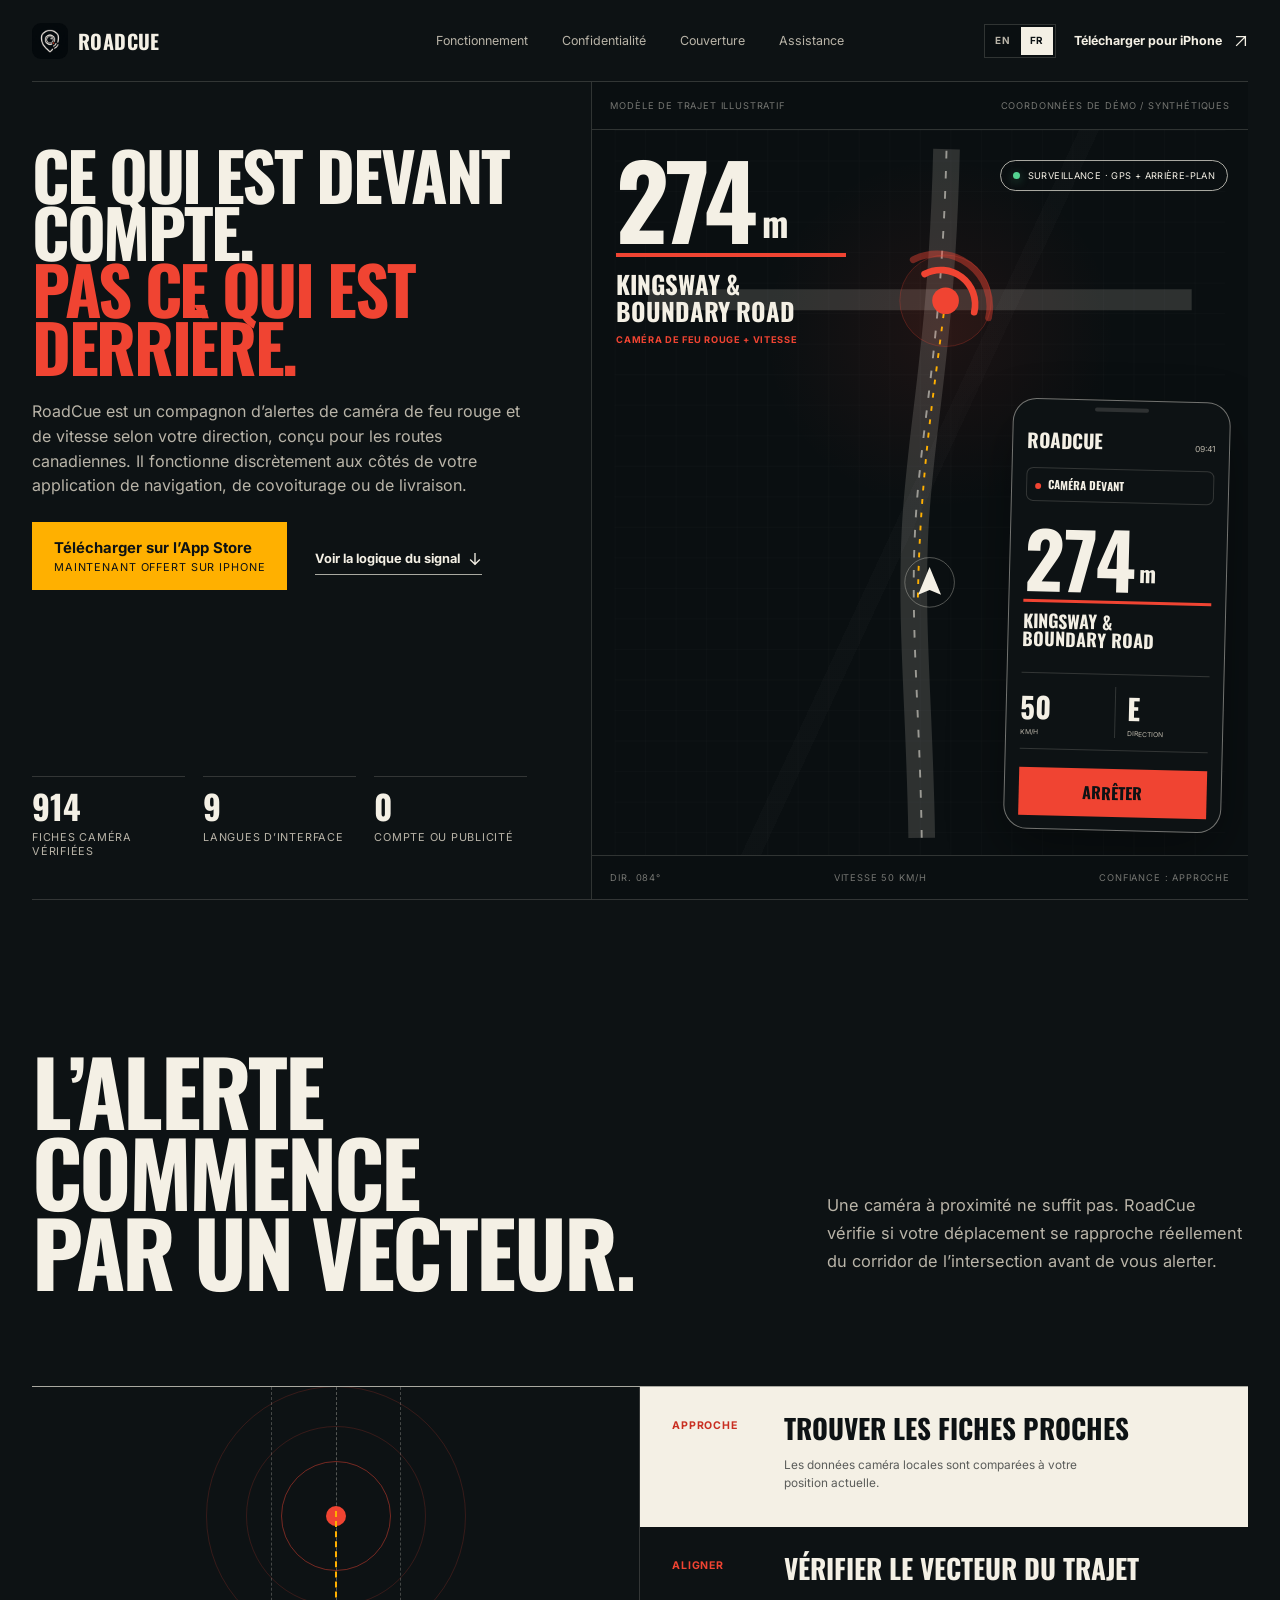
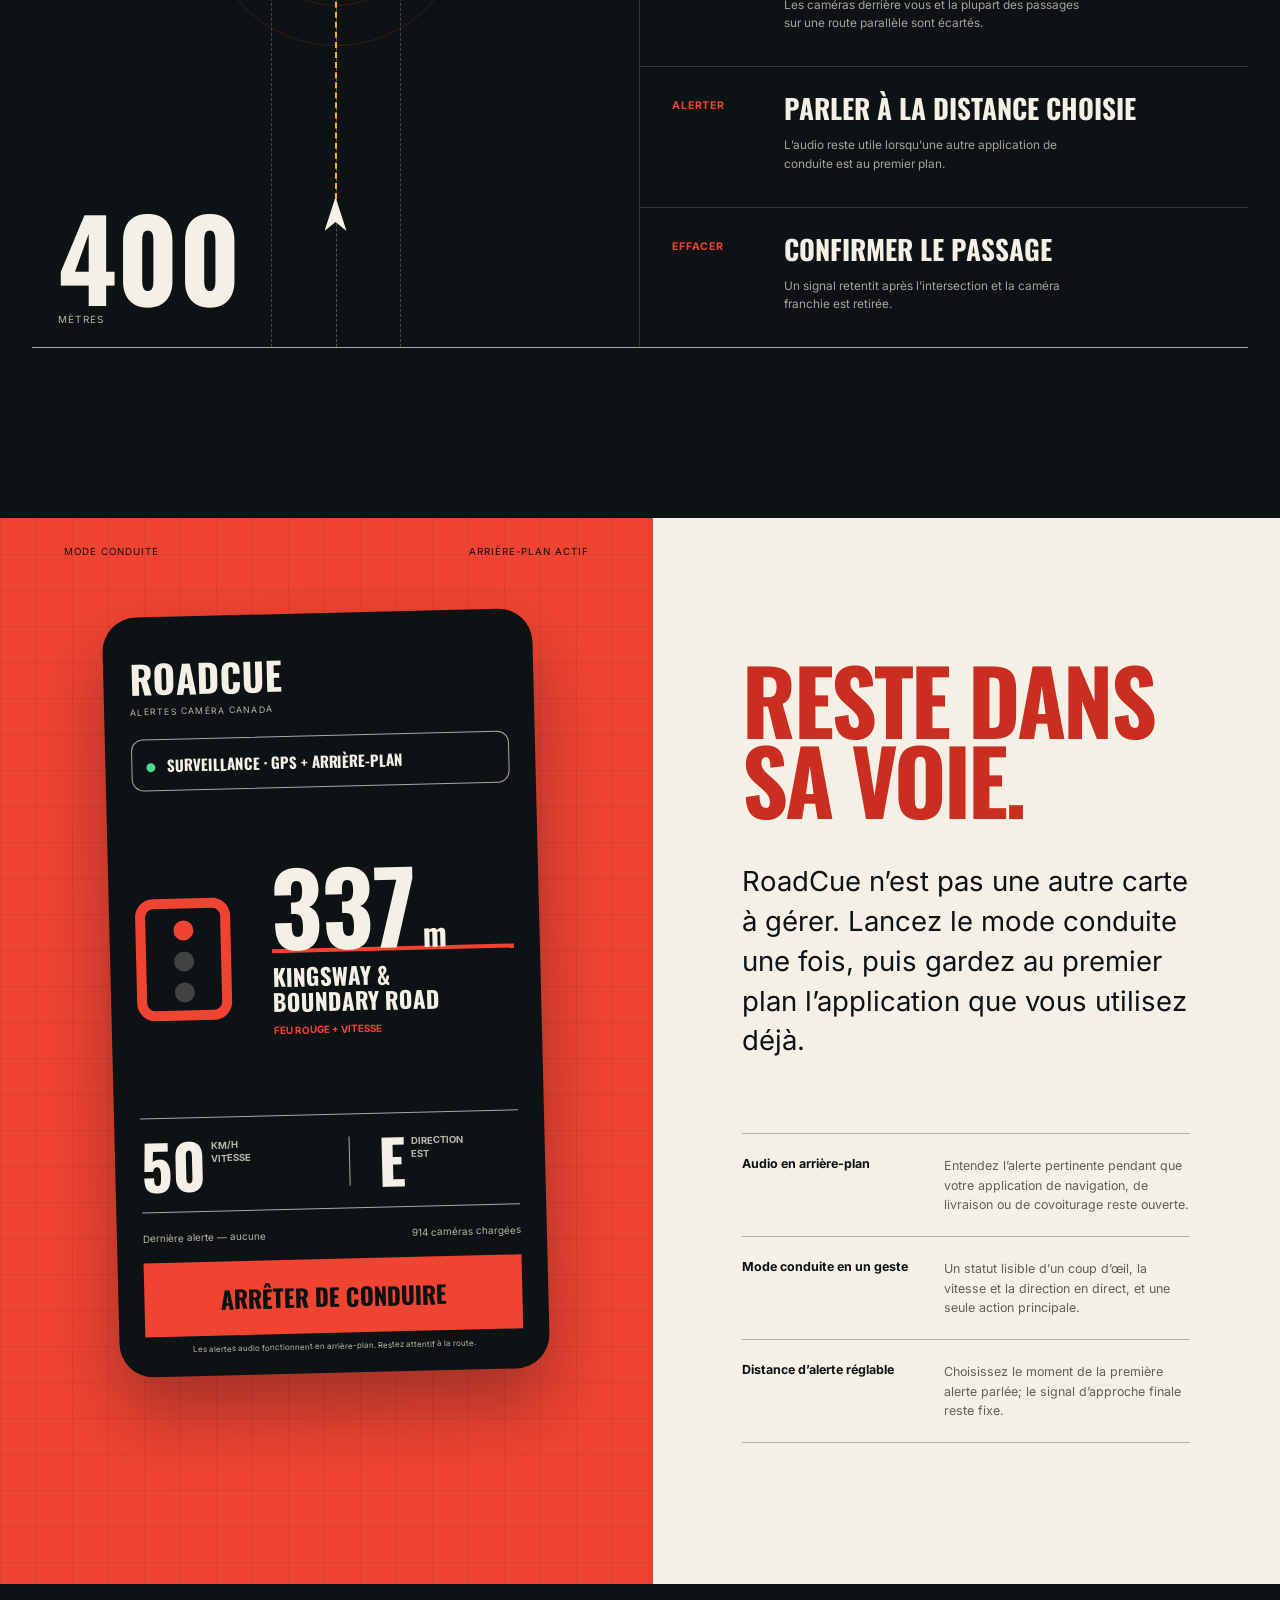
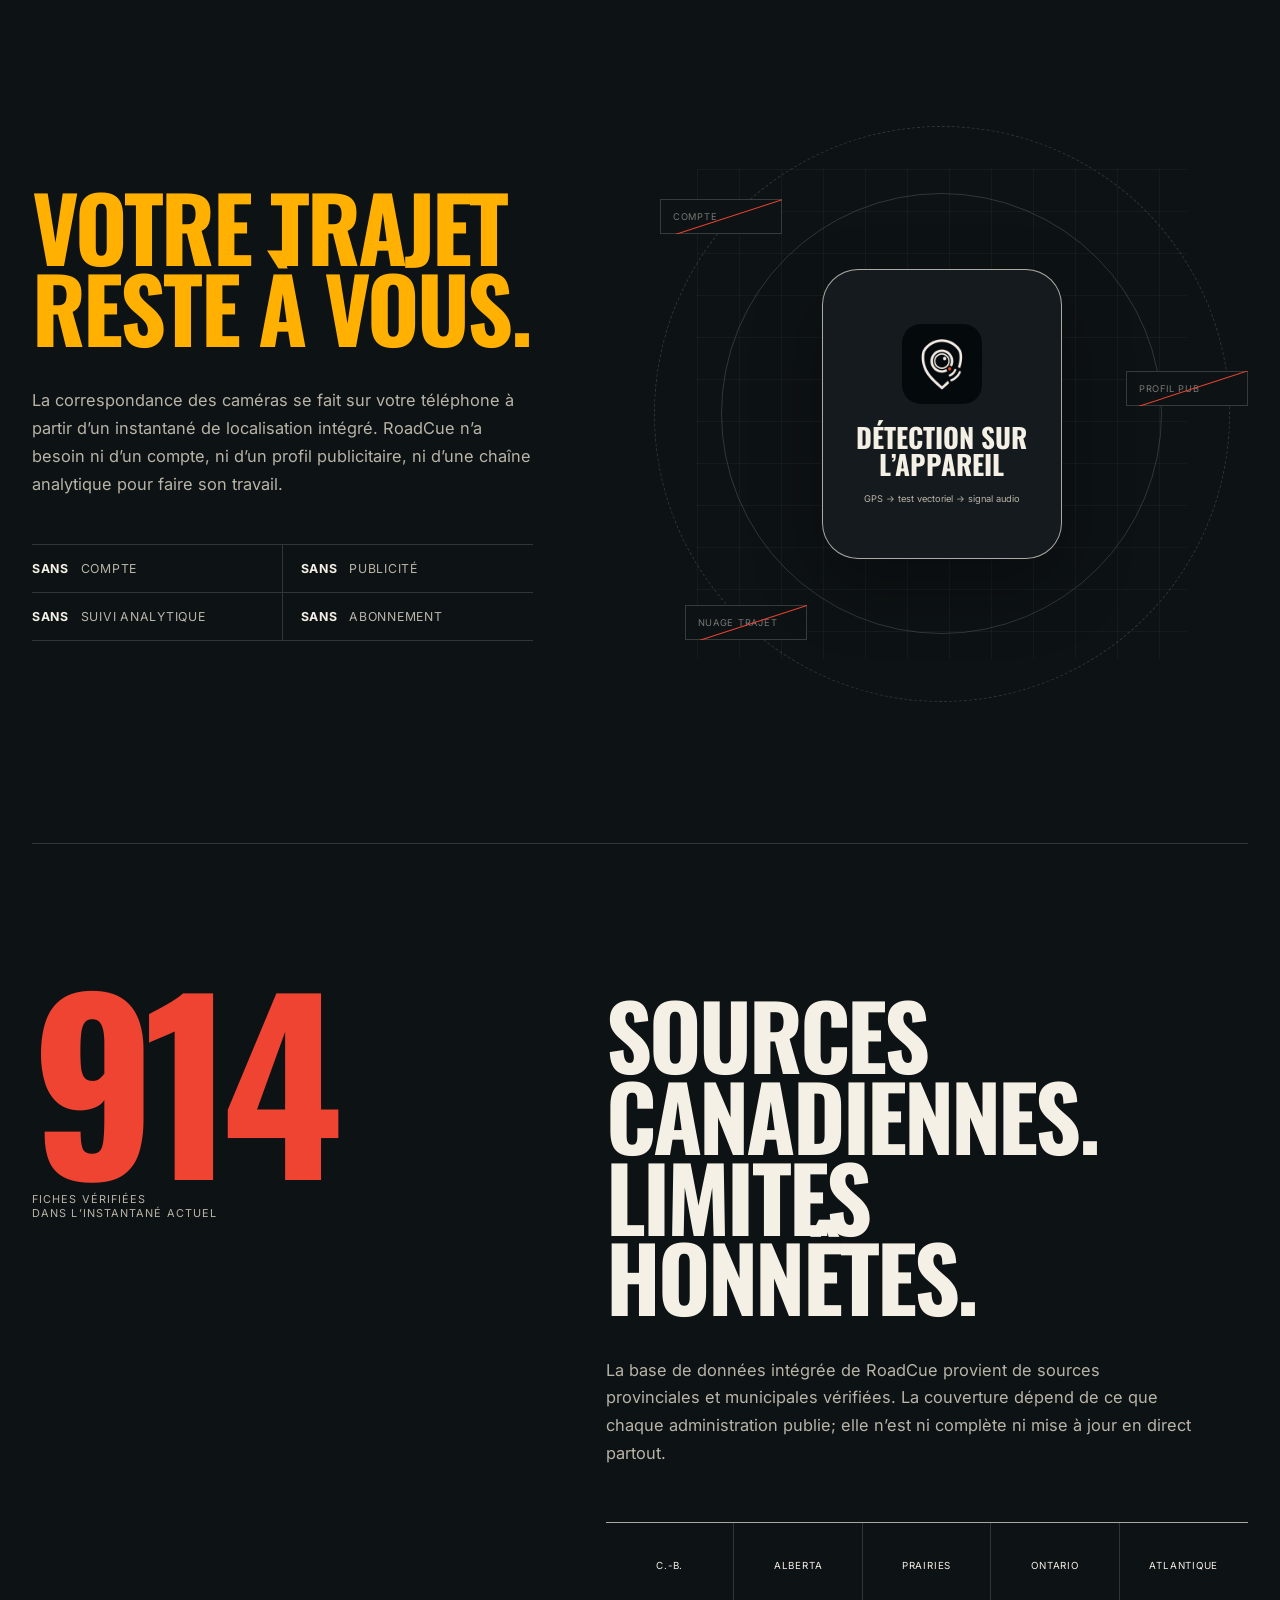
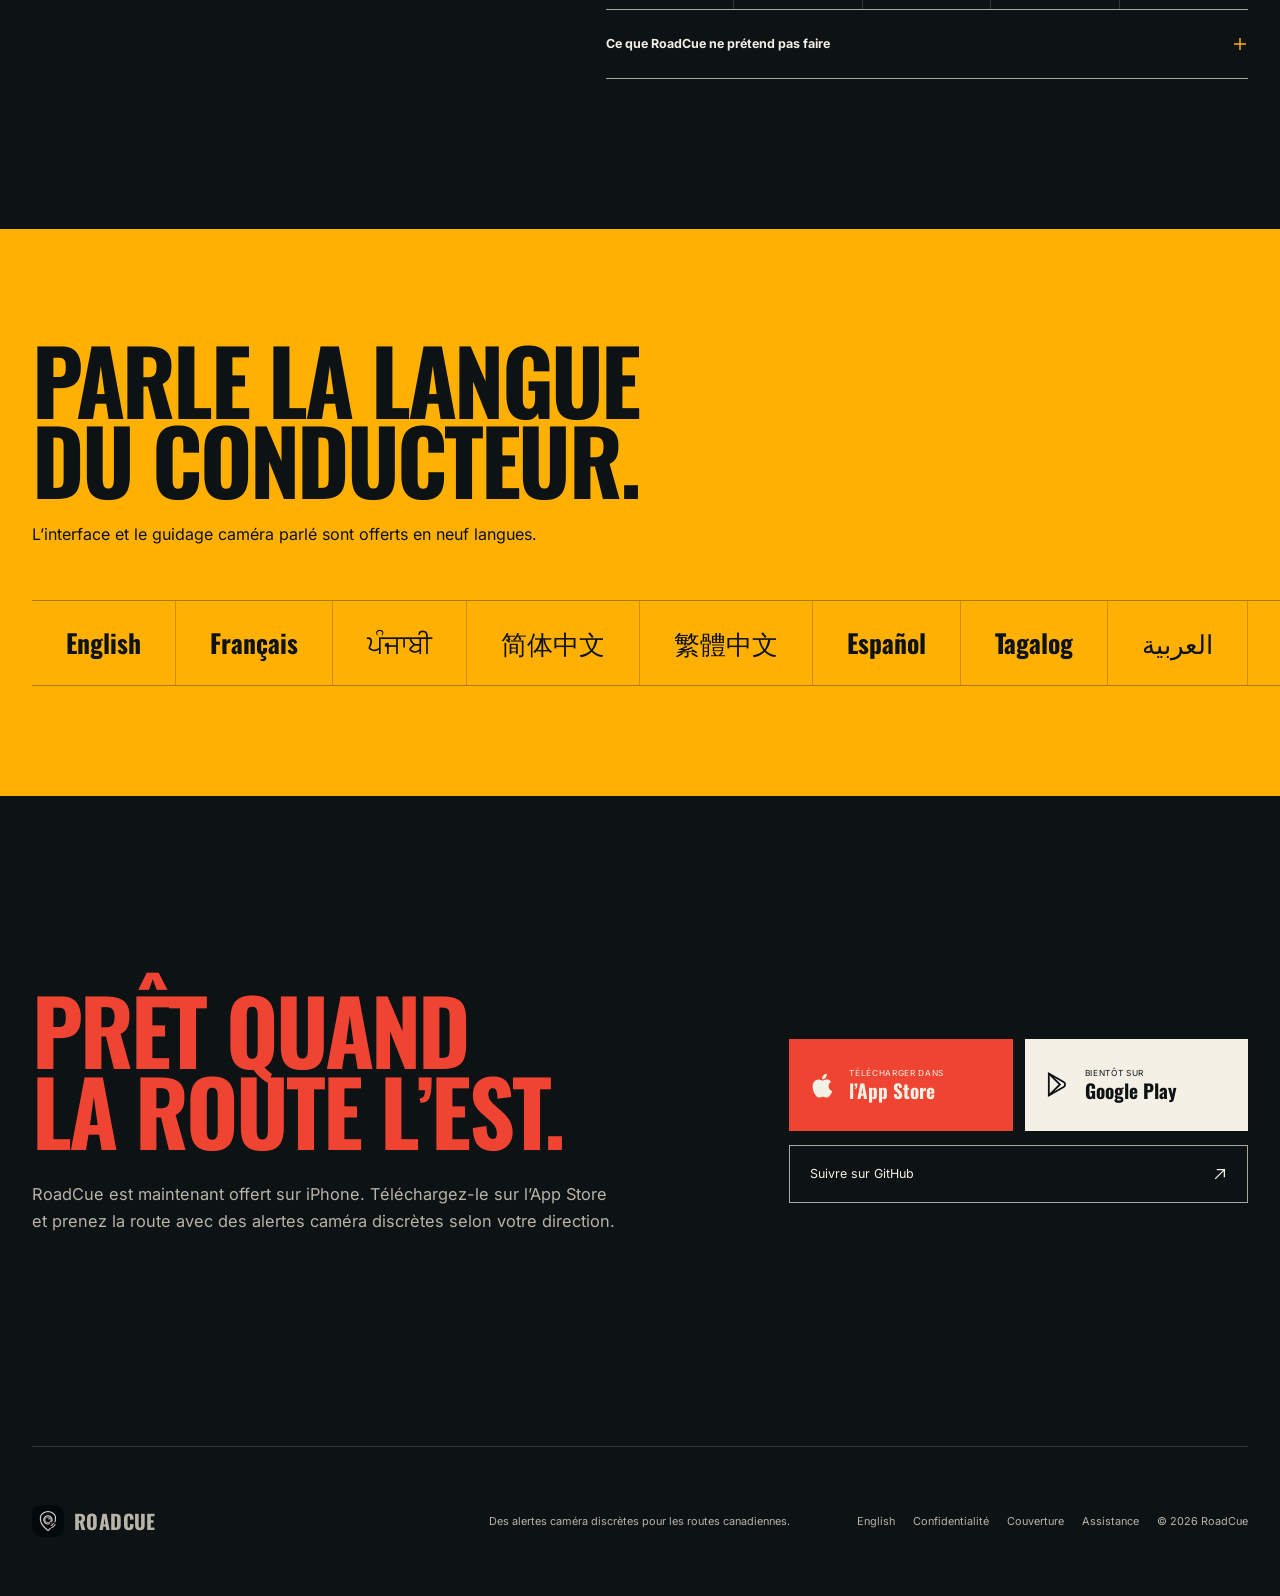
==== commit b3f6bb2c: "Track App Store downloads from website" ====
--- a/fr/index.html
+++ b/fr/index.html
@@ -91,7 +91,7 @@
           <a href="../" lang="en-CA" hreflang="en-CA">EN</a>
           <a href="./" lang="fr-CA" hreflang="fr-CA" aria-current="page">FR</a>
         </nav>
-        <a class="header-cta" href="https://apps.apple.com/us/app/roadcue-canada-camera-alerts/id6799356397" target="_blank" rel="noopener" aria-label="Télécharger RoadCue sur l’App Store"><span>Télécharger pour iPhone</span> <svg class="arrow-icon" viewBox="0 0 16 16" aria-hidden="true"><path d="M3 3h10v10M13 3 3 13" /></svg></a>
+        <a class="header-cta" href="https://apps.apple.com/app/apple-store/id6799356397?pt=119288745&amp;ct=website_home_launch&amp;mt=8" target="_blank" rel="noopener" aria-label="Télécharger RoadCue sur l’App Store"><span>Télécharger pour iPhone</span> <svg class="arrow-icon" viewBox="0 0 16 16" aria-hidden="true"><path d="M3 3h10v10M13 3 3 13" /></svg></a>
       </div>
     </header>
 
@@ -103,7 +103,7 @@
             RoadCue est un compagnon d’alertes de caméra de feu rouge et de vitesse selon votre direction, conçu pour les routes canadiennes. Il fonctionne discrètement aux côtés de votre application de navigation, de covoiturage ou de livraison.
           </p>
           <div class="hero-actions">
-            <a class="button button-primary" href="https://apps.apple.com/us/app/roadcue-canada-camera-alerts/id6799356397" target="_blank" rel="noopener" aria-label="Télécharger RoadCue sur l’App Store">
+            <a class="button button-primary" href="https://apps.apple.com/app/apple-store/id6799356397?pt=119288745&amp;ct=website_home_launch&amp;mt=8" target="_blank" rel="noopener" aria-label="Télécharger RoadCue sur l’App Store">
               <span>Télécharger sur l’App Store</span>
               <small>Maintenant offert sur iPhone</small>
             </a>
@@ -297,7 +297,7 @@
         </div>
         <div class="launch-actions">
           <div class="launch-platforms" aria-label="Plateformes mobiles RoadCue">
-            <a class="launch-platform launch-live" href="https://apps.apple.com/us/app/roadcue-canada-camera-alerts/id6799356397" target="_blank" rel="noopener" aria-label="Télécharger RoadCue sur l’App Store">
+            <a class="launch-platform launch-live" href="https://apps.apple.com/app/apple-store/id6799356397?pt=119288745&amp;ct=website_home_launch&amp;mt=8" target="_blank" rel="noopener" aria-label="Télécharger RoadCue sur l’App Store">
               <svg viewBox="0 0 24 24" aria-hidden="true"><path d="M16.7 13.3c0-2.2 1.8-3.3 1.9-3.4-1-1.5-2.7-1.7-3.3-1.7-1.4-.1-2.7.8-3.4.8-.7 0-1.8-.8-3-.8-1.5 0-3 .9-3.8 2.3-1.6 2.8-.4 7 1.2 9.3.8 1.1 1.7 2.4 2.9 2.3 1.2 0 1.6-.7 3.1-.7 1.4 0 1.8.7 3.1.7 1.3 0 2.1-1.1 2.9-2.3.9-1.3 1.3-2.6 1.3-2.7-.1 0-2.9-1.1-2.9-3.8ZM14.4 6.7c.6-.8 1.1-1.9 1-3-.9 0-2.1.6-2.8 1.4-.6.7-1.1 1.8-1 2.9 1 .1 2.1-.5 2.8-1.3Z" /></svg>
               <span><small>TÉLÉCHARGER DANS</small>l’App Store</span>
             </a>
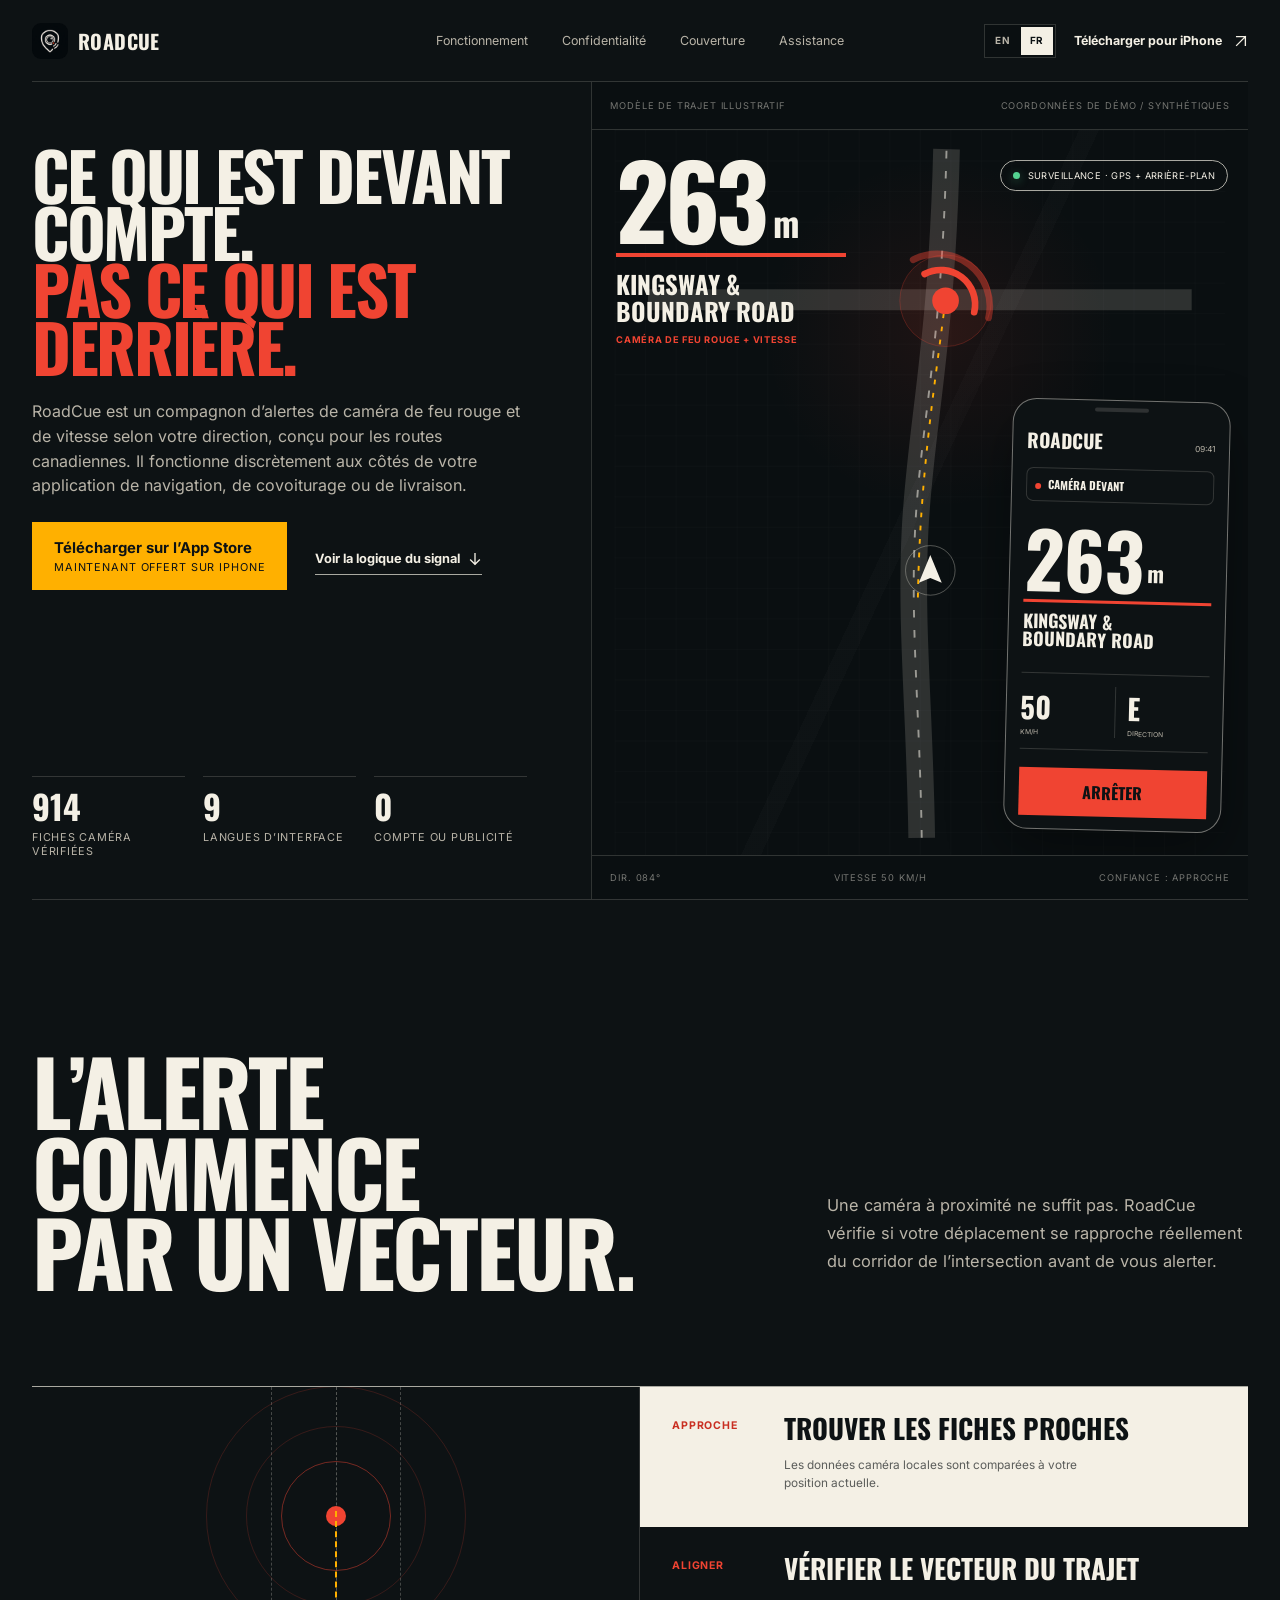
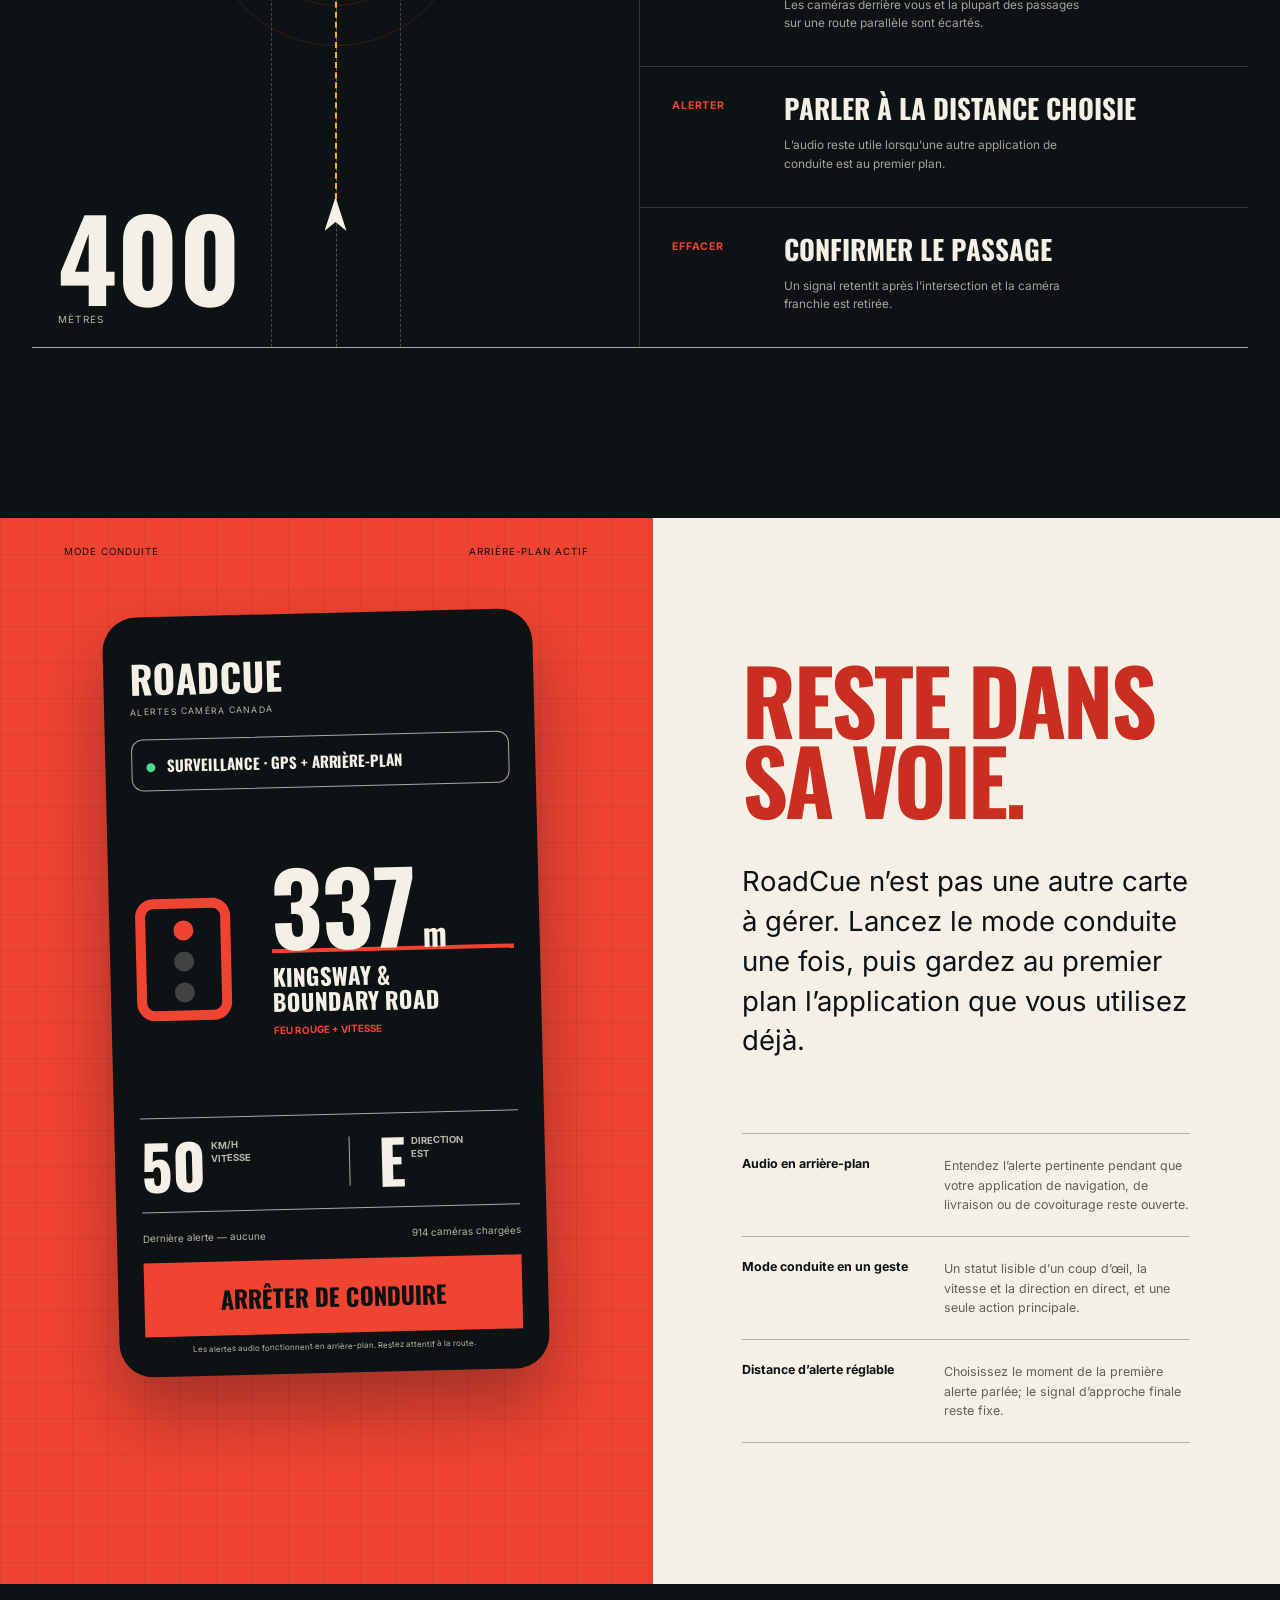
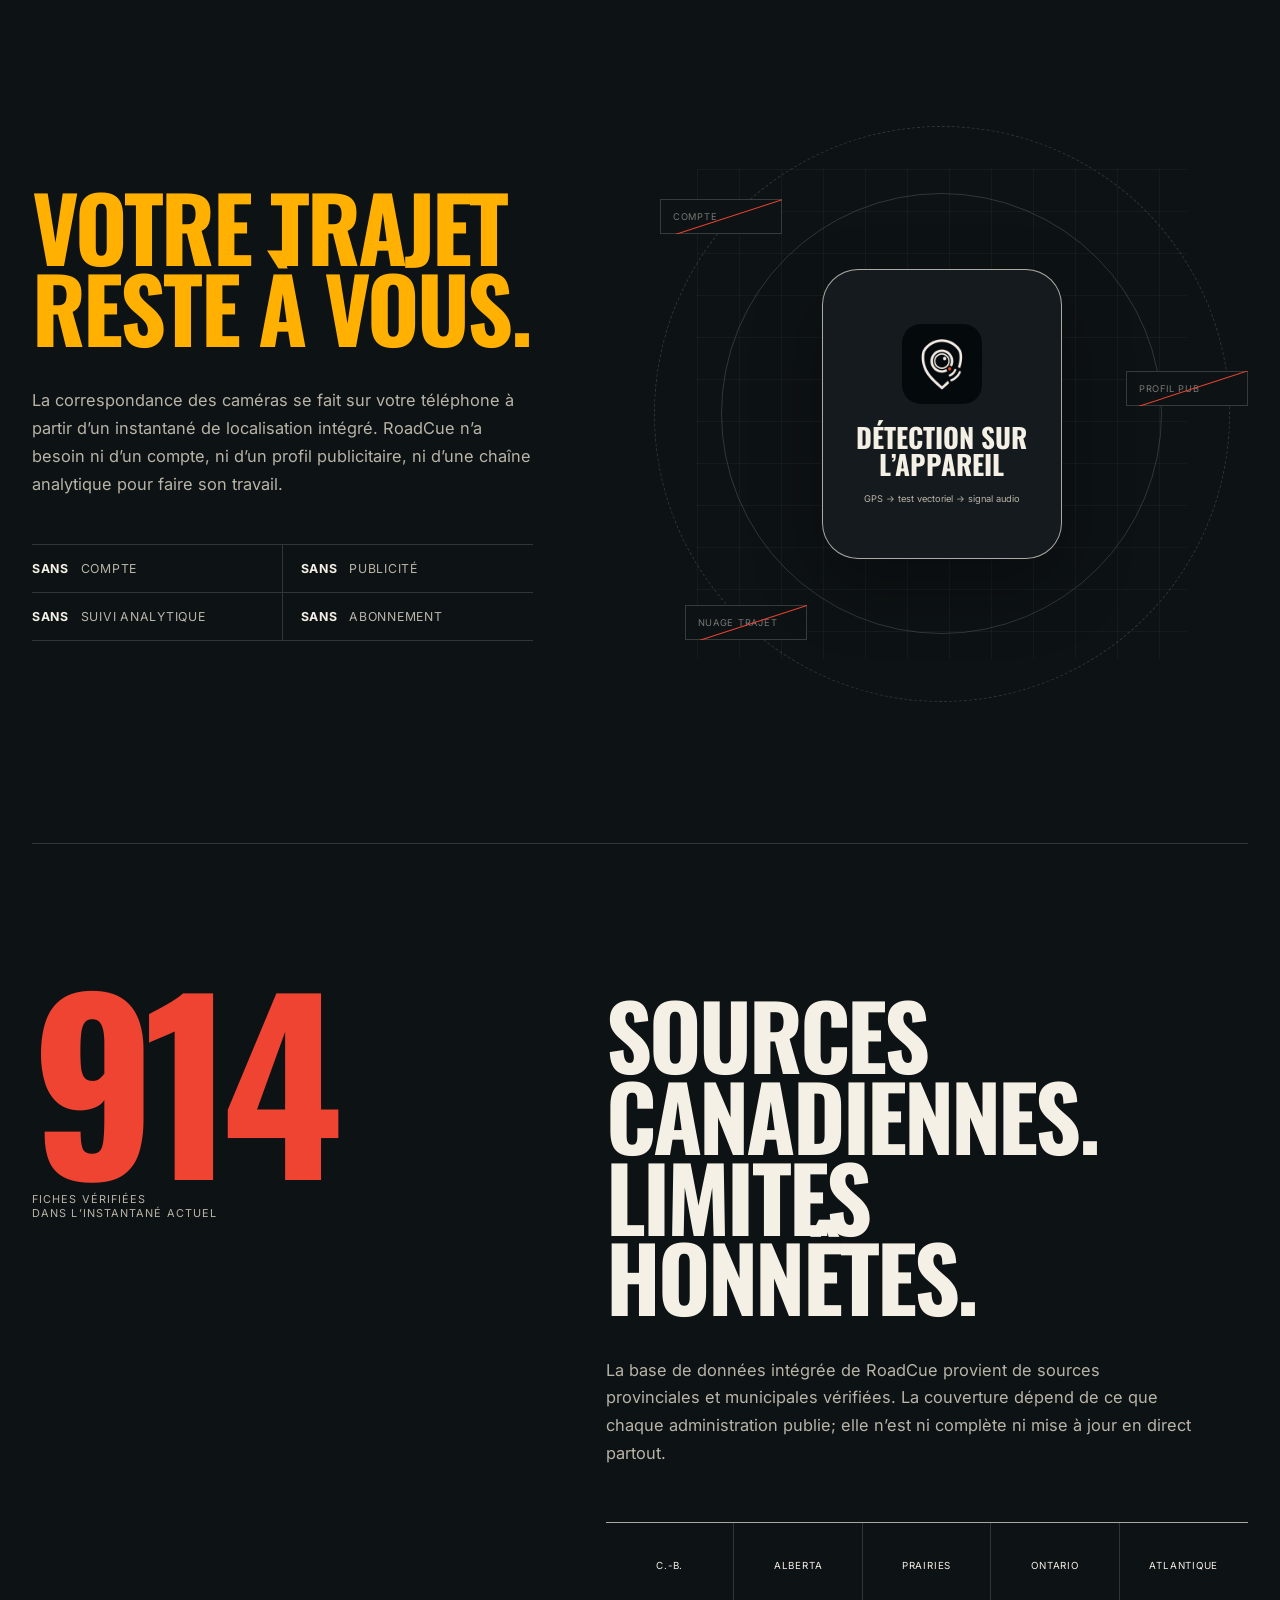
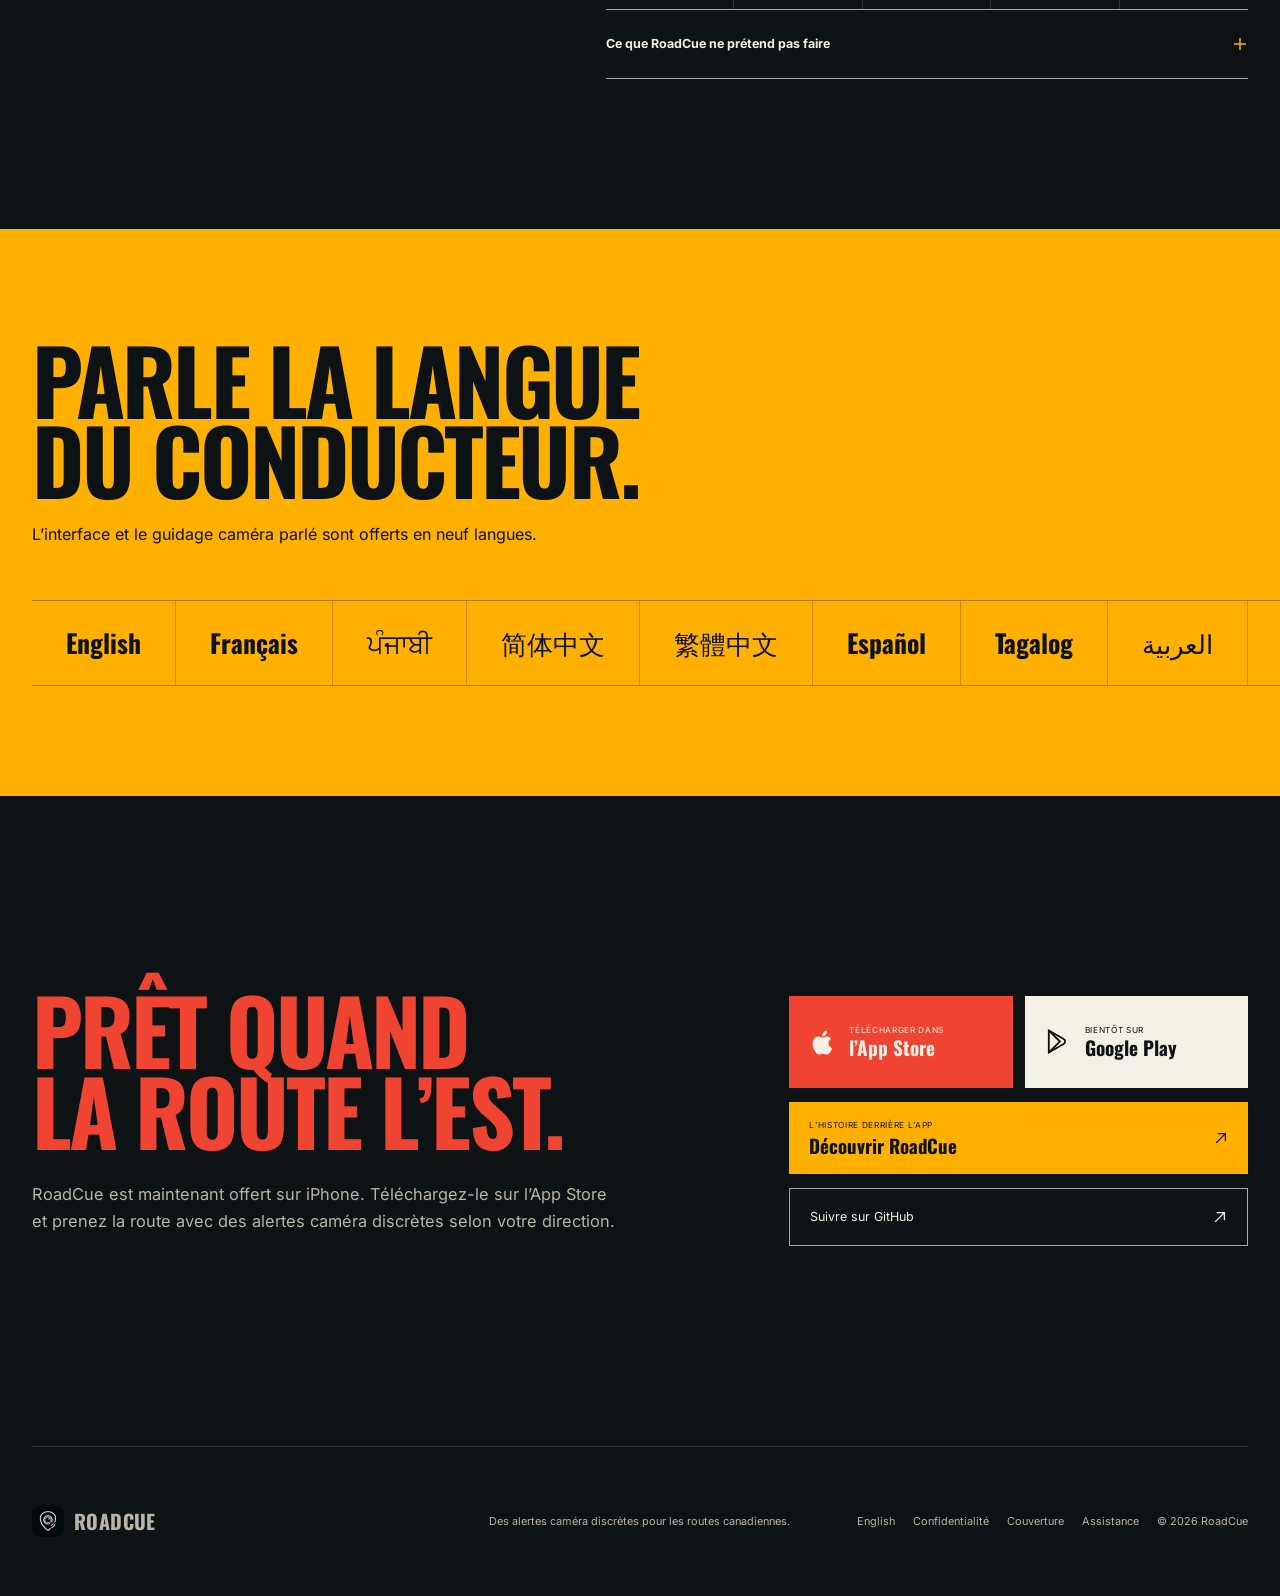
==== commit 8bf51ead: "Feature RoadCue launch story" ====
--- a/fr/index.html
+++ b/fr/index.html
@@ -20,7 +20,7 @@
     <link rel="manifest" href="../site.webmanifest" />
     <link rel="preload" href="../assets/oswald-700.ttf" as="font" type="font/ttf" crossorigin />
     <link rel="preload" href="../assets/inter-regular.ttf" as="font" type="font/ttf" crossorigin />
-    <link rel="stylesheet" href="../styles.css?v=20260811" />
+    <link rel="stylesheet" href="../styles.css?v=20260827-story" />
 
     <meta property="og:type" content="website" />
     <meta property="og:locale" content="fr_CA" />
@@ -306,6 +306,10 @@
               <span><small>BIENTÔT SUR</small>Google Play</span>
             </span>
           </div>
+          <a class="story-link" href="https://medium.com/@kevinmok/meet-roadcue-direction-aware-camera-alerts-for-canadian-drivers-889148ebf2de" target="_blank" rel="noopener" aria-label="Lire l’histoire du lancement de RoadCue sur Medium">
+            <span><small>L’HISTOIRE DERRIÈRE L’APP</small>Découvrir RoadCue</span>
+            <svg class="arrow-icon" viewBox="0 0 16 16" aria-hidden="true"><path d="M3 13 13 3M5 3h8v8" /></svg>
+          </a>
           <a class="github-link" href="https://github.com/mightyjuke/driver-companion-public">Suivre sur GitHub <svg class="arrow-icon" viewBox="0 0 16 16" aria-hidden="true"><path d="M3 13 13 3M5 3h8v8" /></svg></a>
         </div>
       </section>
--- a/styles.css
+++ b/styles.css
@@ -260,6 +260,11 @@
 .launch-live { background: var(--red); color: var(--bone); text-decoration: none; transition: background 180ms ease-out, color 180ms ease-out; }
 .launch-live:hover { background: var(--amber); color: var(--canvas); }
 .launch-pending { background: var(--bone); color: var(--canvas); }
+.story-link { min-height: 72px; background: var(--amber); color: var(--canvas); display: flex; align-items: center; justify-content: space-between; gap: 18px; padding: 14px 20px; text-decoration: none; transition: background 180ms ease-out, transform 180ms ease-out; }
+.story-link:hover { background: #ffc33b; transform: translateY(-2px); }
+.story-link > span { font-family: var(--display); font-size: 1.18rem; line-height: 1; }
+.story-link small { display: block; font-family: var(--body); font-size: .52rem; letter-spacing: .08em; margin-bottom: 6px; }
+.story-link .arrow-icon { flex: 0 0 auto; }
 .github-link { min-height: 58px; border: 1px solid var(--line); display: flex; align-items: center; justify-content: space-between; padding: 0 20px; text-decoration: none; font-size: .78rem; transition: background 180ms ease-out, color 180ms ease-out; }
 .github-link:hover { background: var(--bone); color: var(--canvas); }
 .site-footer { width: var(--page); min-height: 150px; margin: 0 auto; border-top: 1px solid var(--line-muted); display: grid; grid-template-columns: 1fr 1fr 1fr; align-items: center; font-size: .68rem; color: var(--bone-muted); }
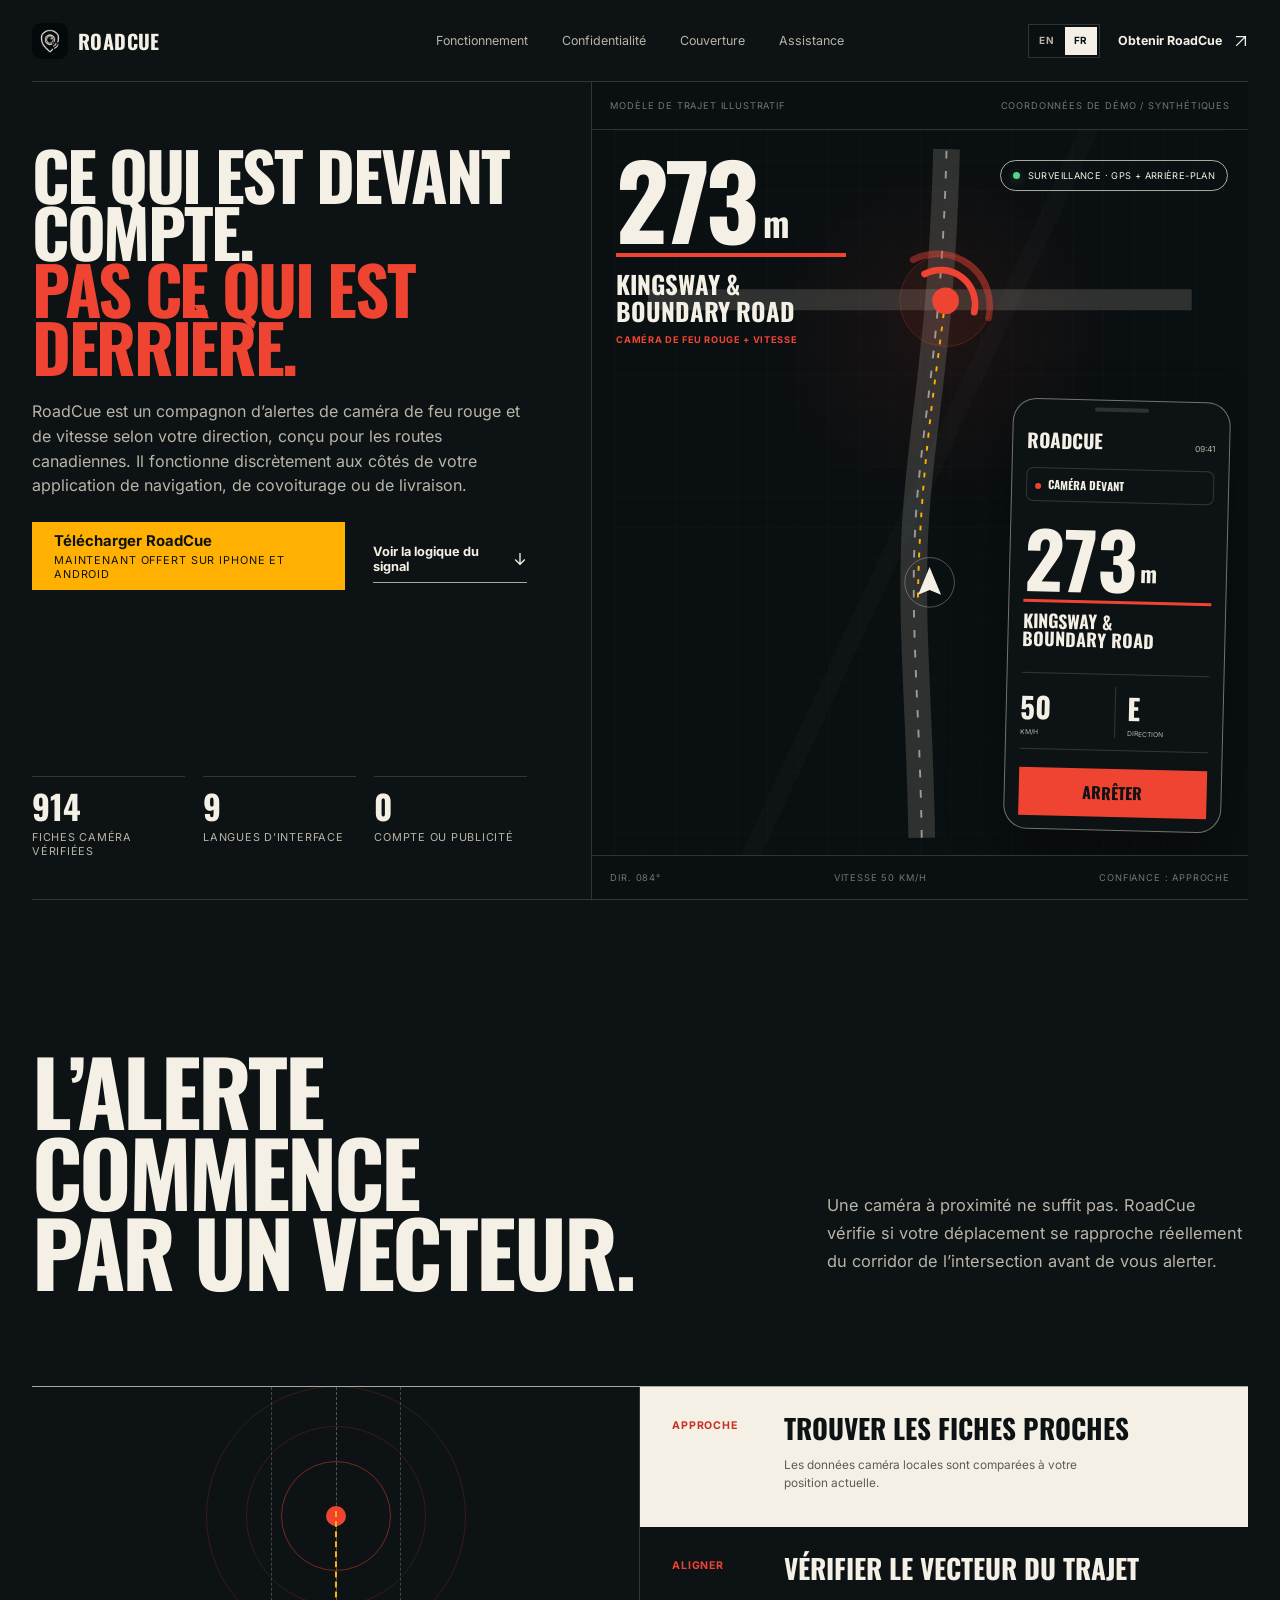
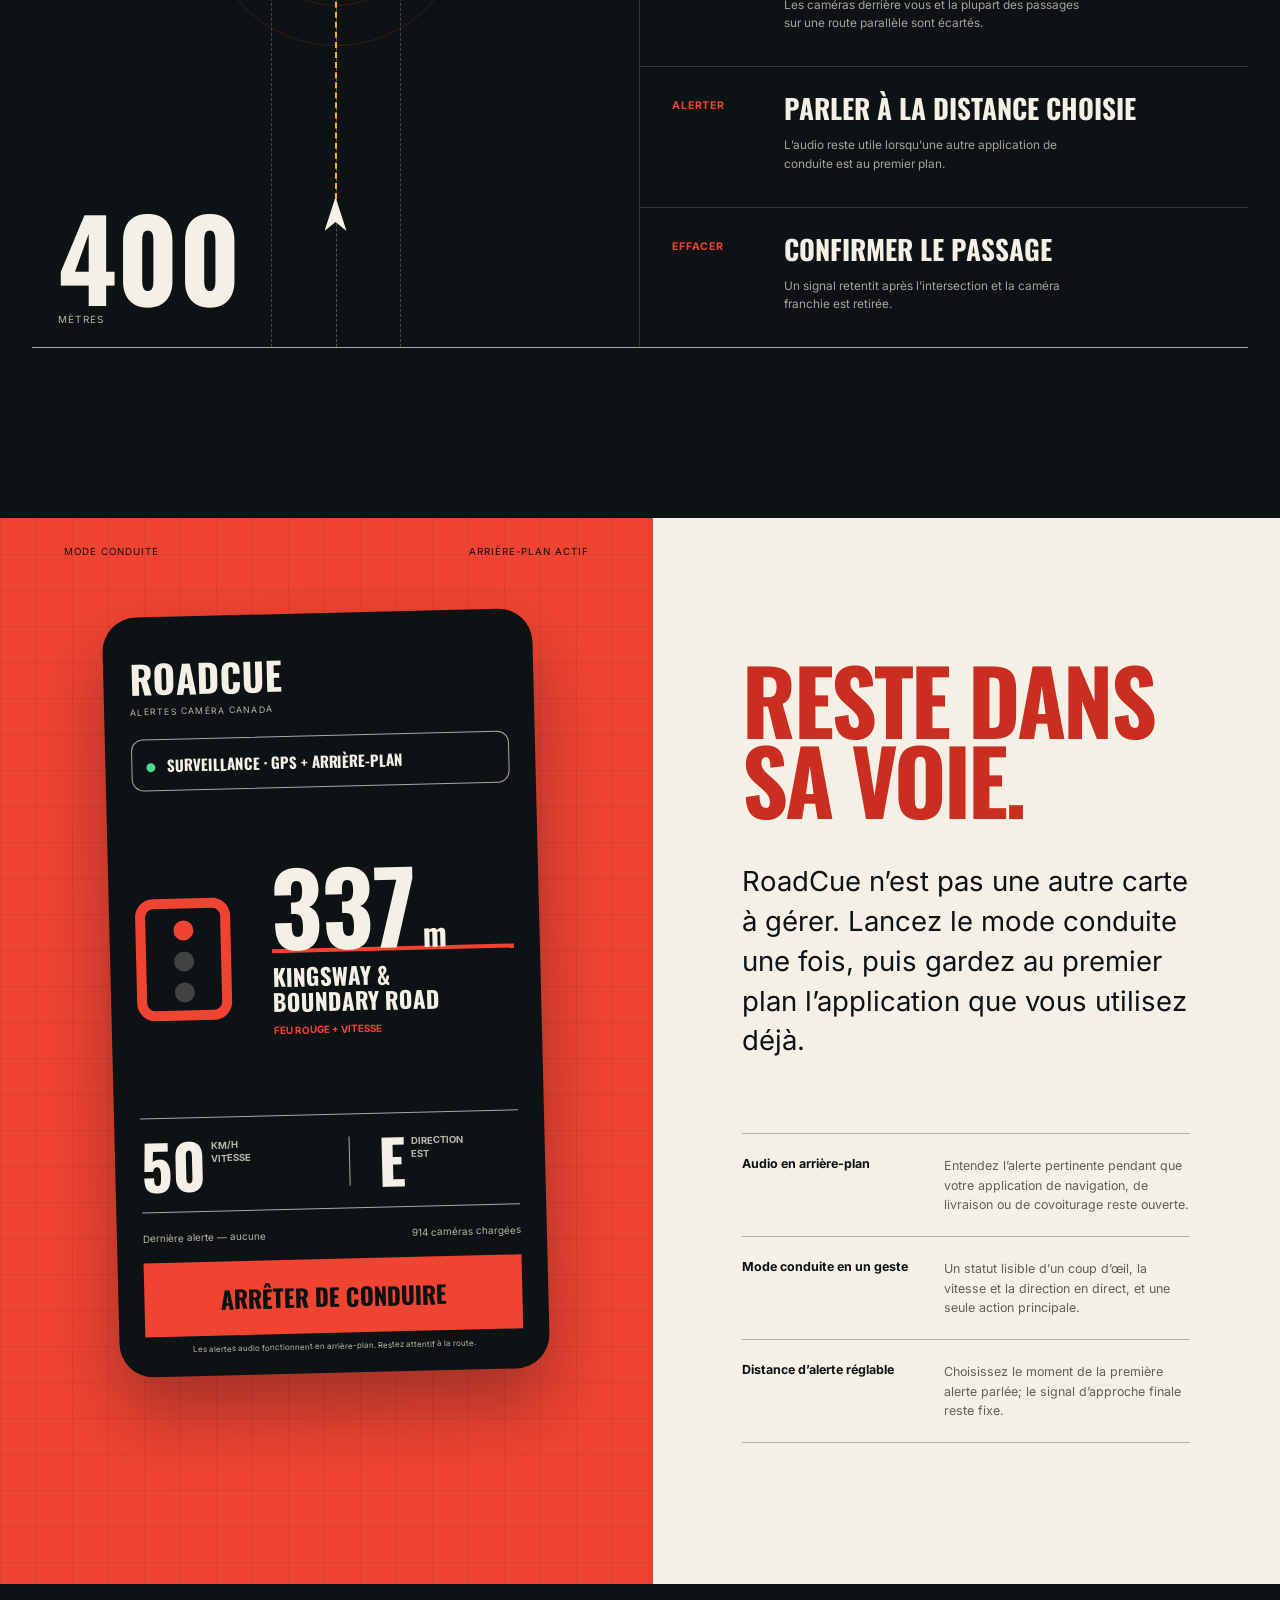
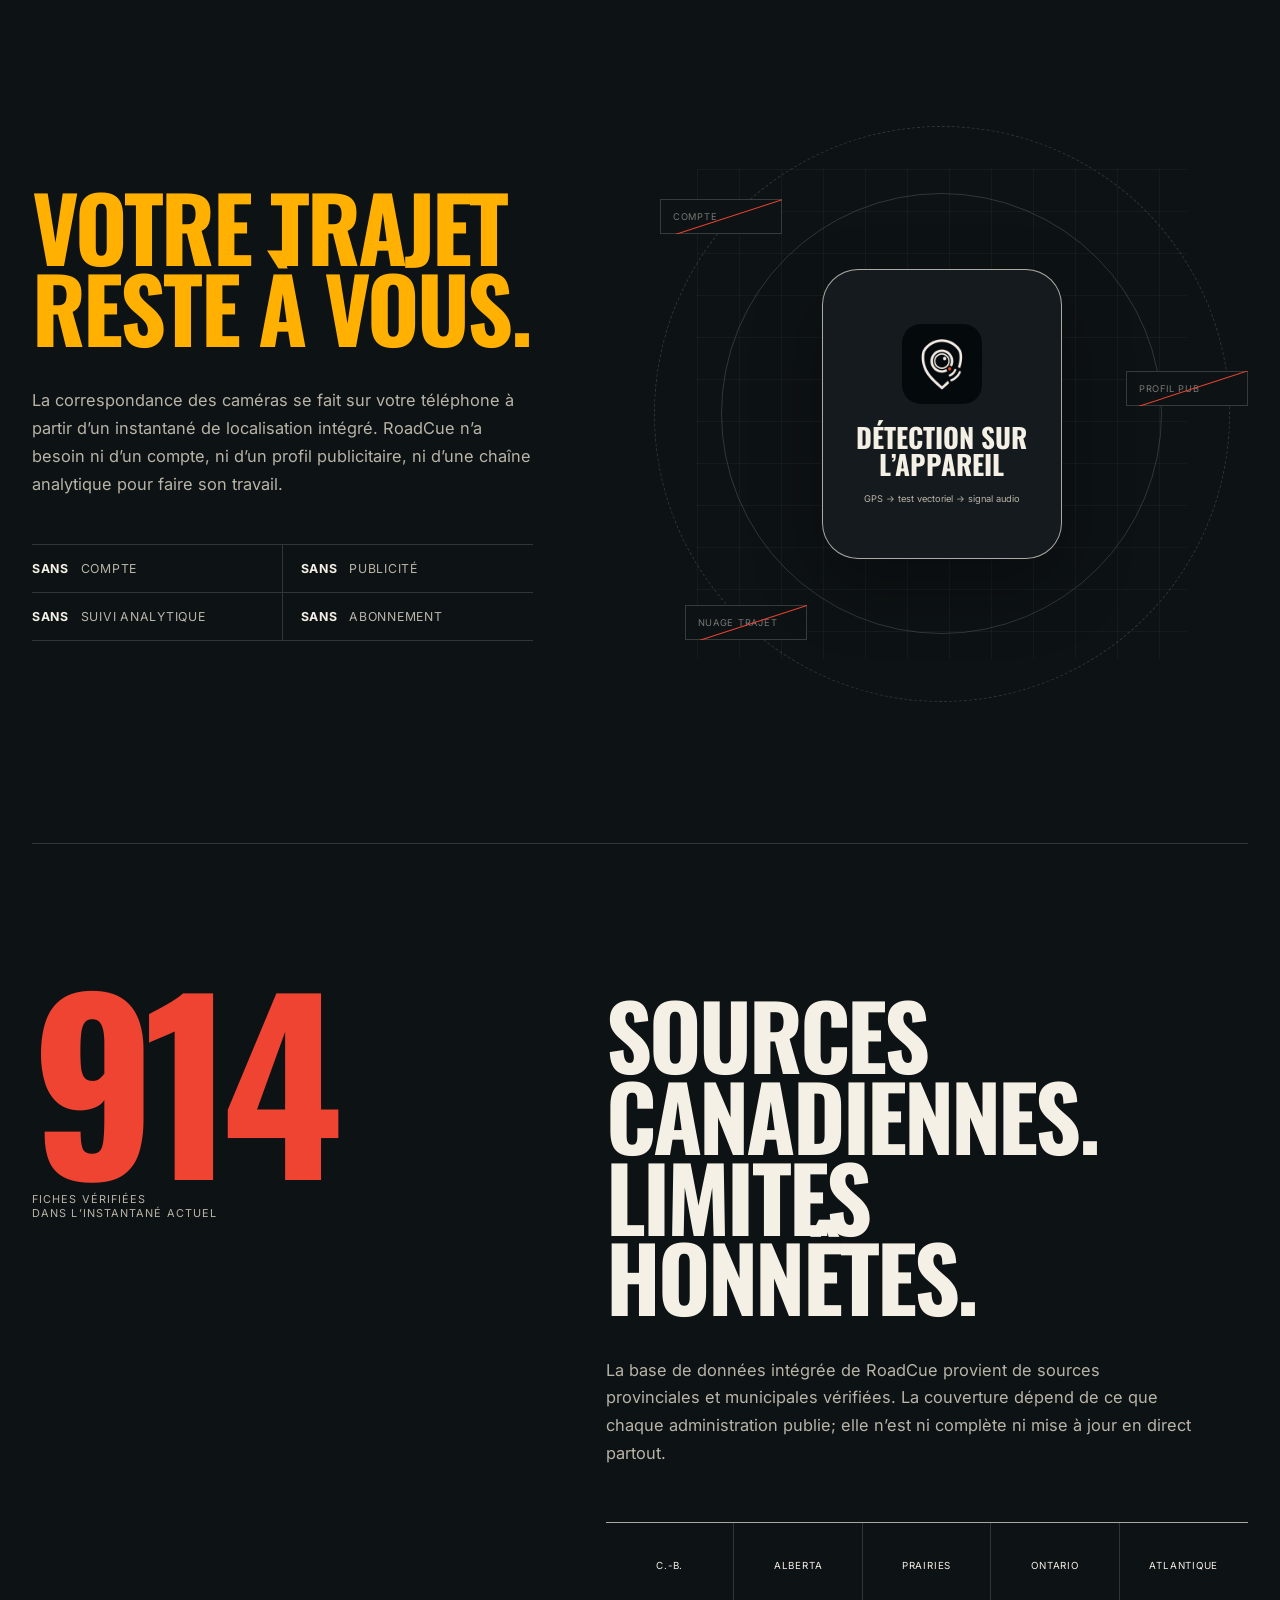
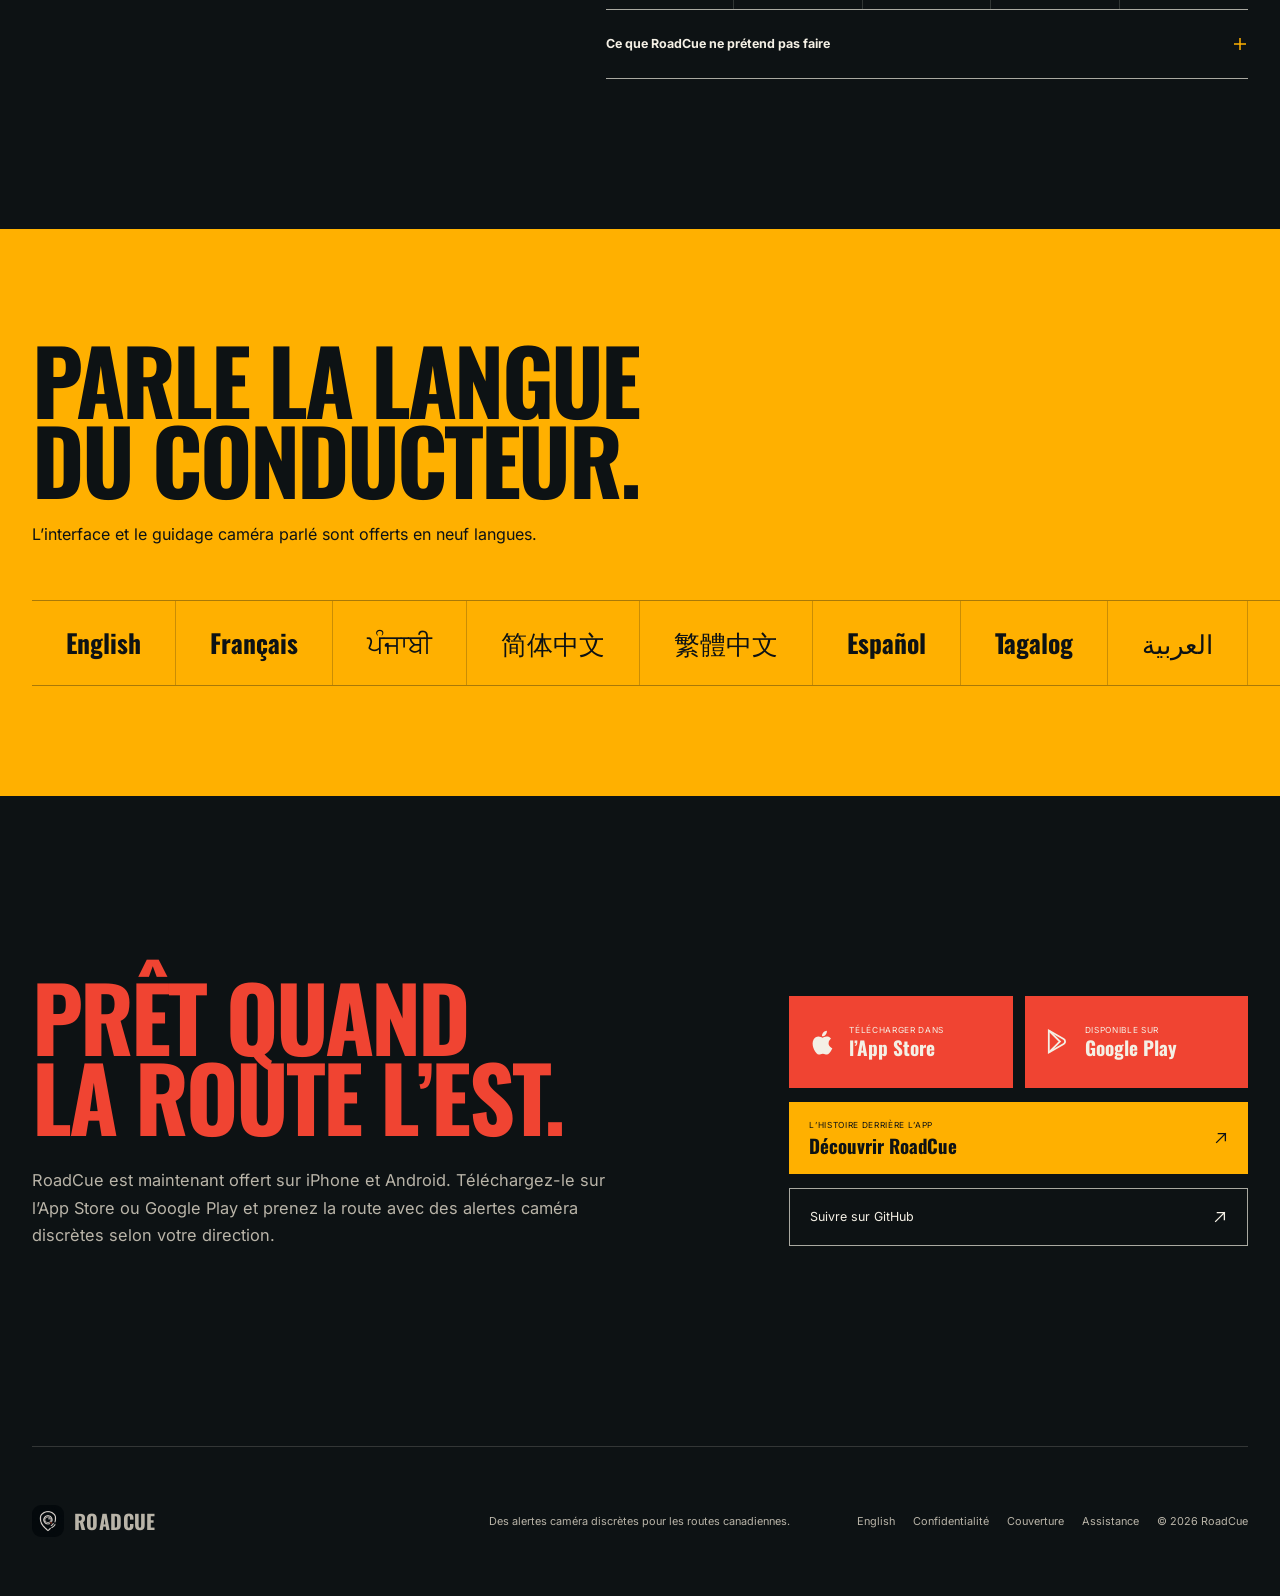
==== commit f3835e39: "feat: add Google Play launch links" ====
--- a/fr/index.html
+++ b/fr/index.html
@@ -52,7 +52,10 @@
         "inLanguage": "fr-CA",
         "description": "Un compagnon d’alertes de caméra de feu rouge et de vitesse selon la direction pour les conducteurs canadiens.",
         "url": "https://www.roadcue.ca/fr/",
-        "downloadUrl": "https://apps.apple.com/us/app/roadcue-canada-camera-alerts/id6799356397",
+        "downloadUrl": [
+          "https://apps.apple.com/us/app/roadcue-canada-camera-alerts/id6799356397",
+          "https://play.google.com/store/apps/details?id=com.roadcue.app"
+        ],
         "image": "https://www.roadcue.ca/assets/roadcue-icon-512.png",
         "featureList": [
           "Alertes caméra selon la direction",
@@ -91,7 +94,7 @@
           <a href="../" lang="en-CA" hreflang="en-CA">EN</a>
           <a href="./" lang="fr-CA" hreflang="fr-CA" aria-current="page">FR</a>
         </nav>
-        <a class="header-cta" href="https://apps.apple.com/app/apple-store/id6799356397?pt=119288745&amp;ct=website_home_launch&amp;mt=8" target="_blank" rel="noopener" aria-label="Télécharger RoadCue sur l’App Store"><span>Télécharger pour iPhone</span> <svg class="arrow-icon" viewBox="0 0 16 16" aria-hidden="true"><path d="M3 3h10v10M13 3 3 13" /></svg></a>
+        <a class="header-cta" href="#launch" aria-label="Choisir où télécharger RoadCue"><span>Obtenir RoadCue</span> <svg class="arrow-icon" viewBox="0 0 16 16" aria-hidden="true"><path d="M3 3h10v10M13 3 3 13" /></svg></a>
       </div>
     </header>
 
@@ -103,9 +106,9 @@
             RoadCue est un compagnon d’alertes de caméra de feu rouge et de vitesse selon votre direction, conçu pour les routes canadiennes. Il fonctionne discrètement aux côtés de votre application de navigation, de covoiturage ou de livraison.
           </p>
           <div class="hero-actions">
-            <a class="button button-primary" href="https://apps.apple.com/app/apple-store/id6799356397?pt=119288745&amp;ct=website_home_launch&amp;mt=8" target="_blank" rel="noopener" aria-label="Télécharger RoadCue sur l’App Store">
-              <span>Télécharger sur l’App Store</span>
-              <small>Maintenant offert sur iPhone</small>
+            <a class="button button-primary" href="#launch" aria-label="Choisir où télécharger RoadCue">
+              <span>Télécharger RoadCue</span>
+              <small>Maintenant offert sur iPhone et Android</small>
             </a>
             <a class="text-link" href="#how-it-works">Voir la logique du signal <svg class="arrow-icon" viewBox="0 0 16 16" aria-hidden="true"><path d="M8 2v12M3 9l5 5 5-5" /></svg></a>
           </div>
@@ -293,7 +296,7 @@
       <section class="launch" id="launch" aria-labelledby="launch-title">
         <div>
           <h2 id="launch-title">PRÊT QUAND<br />LA ROUTE L’EST.</h2>
-          <p>RoadCue est maintenant offert sur iPhone. Téléchargez-le sur l’App Store et prenez la route avec des alertes caméra discrètes selon votre direction.</p>
+          <p>RoadCue est maintenant offert sur iPhone et Android. Téléchargez-le sur l’App Store ou Google Play et prenez la route avec des alertes caméra discrètes selon votre direction.</p>
         </div>
         <div class="launch-actions">
           <div class="launch-platforms" aria-label="Plateformes mobiles RoadCue">
@@ -301,10 +304,10 @@
               <svg viewBox="0 0 24 24" aria-hidden="true"><path d="M16.7 13.3c0-2.2 1.8-3.3 1.9-3.4-1-1.5-2.7-1.7-3.3-1.7-1.4-.1-2.7.8-3.4.8-.7 0-1.8-.8-3-.8-1.5 0-3 .9-3.8 2.3-1.6 2.8-.4 7 1.2 9.3.8 1.1 1.7 2.4 2.9 2.3 1.2 0 1.6-.7 3.1-.7 1.4 0 1.8.7 3.1.7 1.3 0 2.1-1.1 2.9-2.3.9-1.3 1.3-2.6 1.3-2.7-.1 0-2.9-1.1-2.9-3.8ZM14.4 6.7c.6-.8 1.1-1.9 1-3-.9 0-2.1.6-2.8 1.4-.6.7-1.1 1.8-1 2.9 1 .1 2.1-.5 2.8-1.3Z" /></svg>
               <span><small>TÉLÉCHARGER DANS</small>l’App Store</span>
             </a>
-            <span class="launch-platform launch-pending" aria-label="Sortie Google Play à venir">
+            <a class="launch-platform launch-live" href="https://play.google.com/store/apps/details?id=com.roadcue.app" target="_blank" rel="noopener" aria-label="Télécharger RoadCue sur Google Play">
               <svg class="play-icon" viewBox="0 0 24 24" aria-hidden="true"><path d="M4.5 3.5 16 10.1a2.2 2.2 0 0 1 0 3.8L4.5 20.5V3.5Z" /><path d="m4.8 3.8 8.3 8.2-8.3 8.2" /></svg>
-              <span><small>BIENTÔT SUR</small>Google Play</span>
-            </span>
+              <span><small>DISPONIBLE SUR</small>Google Play</span>
+            </a>
           </div>
           <a class="story-link" href="https://medium.com/@kevinmok/meet-roadcue-direction-aware-camera-alerts-for-canadian-drivers-889148ebf2de" target="_blank" rel="noopener" aria-label="Lire l’histoire du lancement de RoadCue sur Medium">
             <span><small>L’HISTOIRE DERRIÈRE L’APP</small>Découvrir RoadCue</span>
--- a/styles.css
+++ b/styles.css
@@ -212,6 +212,7 @@
 .zero-list span:nth-child(odd) { border-right: 1px solid var(--line-muted); }
 .zero-list span:nth-child(even) { padding-left: 18px; }
 .zero-list strong { color: var(--bone); margin-right: 8px; }
+.privacy-copy > .text-link { width: max-content; margin-top: 24px; }
 .privacy-diagram { aspect-ratio: 1; position: relative; display: grid; place-items: center; }
 .privacy-diagram::before { content: ""; position: absolute; inset: 10%; background: linear-gradient(rgba(244,240,229,.04) 1px, transparent 1px), linear-gradient(90deg, rgba(244,240,229,.04) 1px, transparent 1px); background-size: 42px 42px; }
 .device-core { position: relative; z-index: 3; width: 240px; height: 290px; border: 1px solid var(--line); border-radius: 36px; background: var(--canvas-raised); display: flex; flex-direction: column; align-items: center; justify-content: center; box-shadow: 0 28px 70px rgba(0,0,0,.3); }
